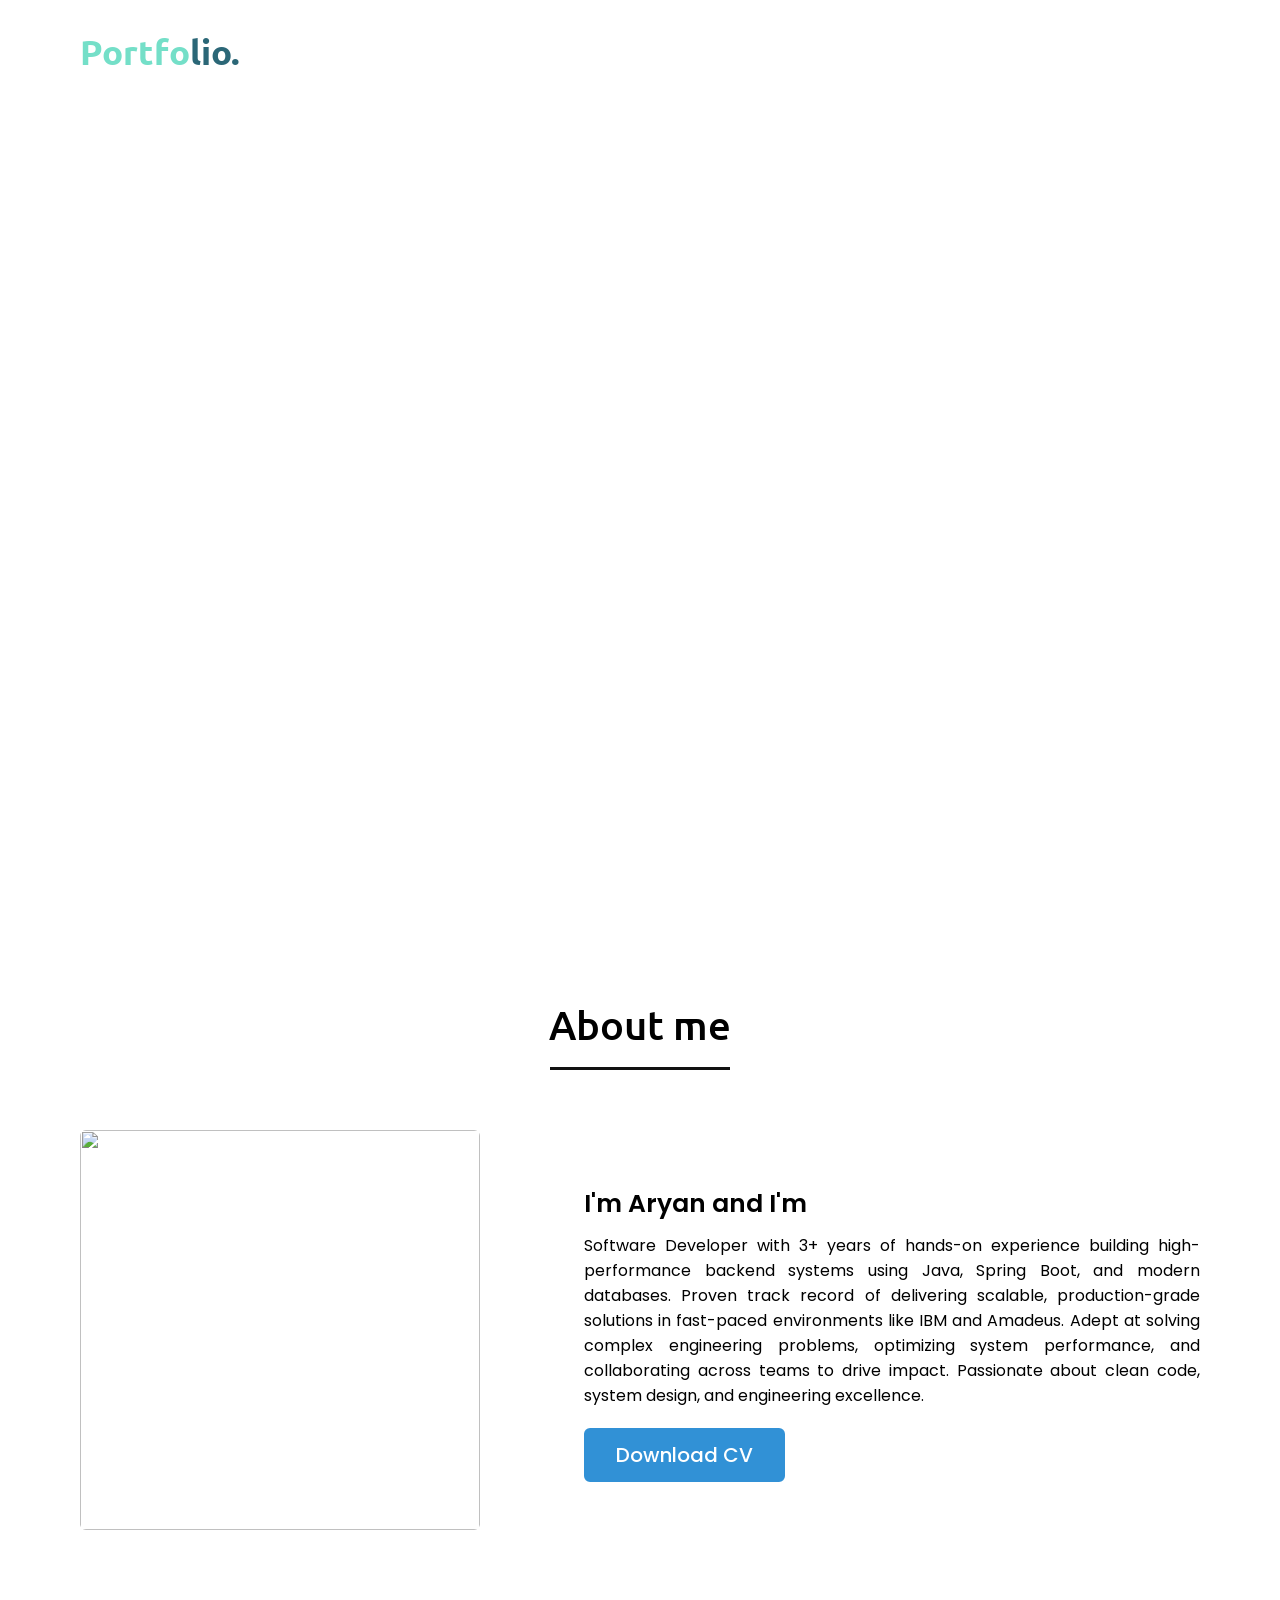
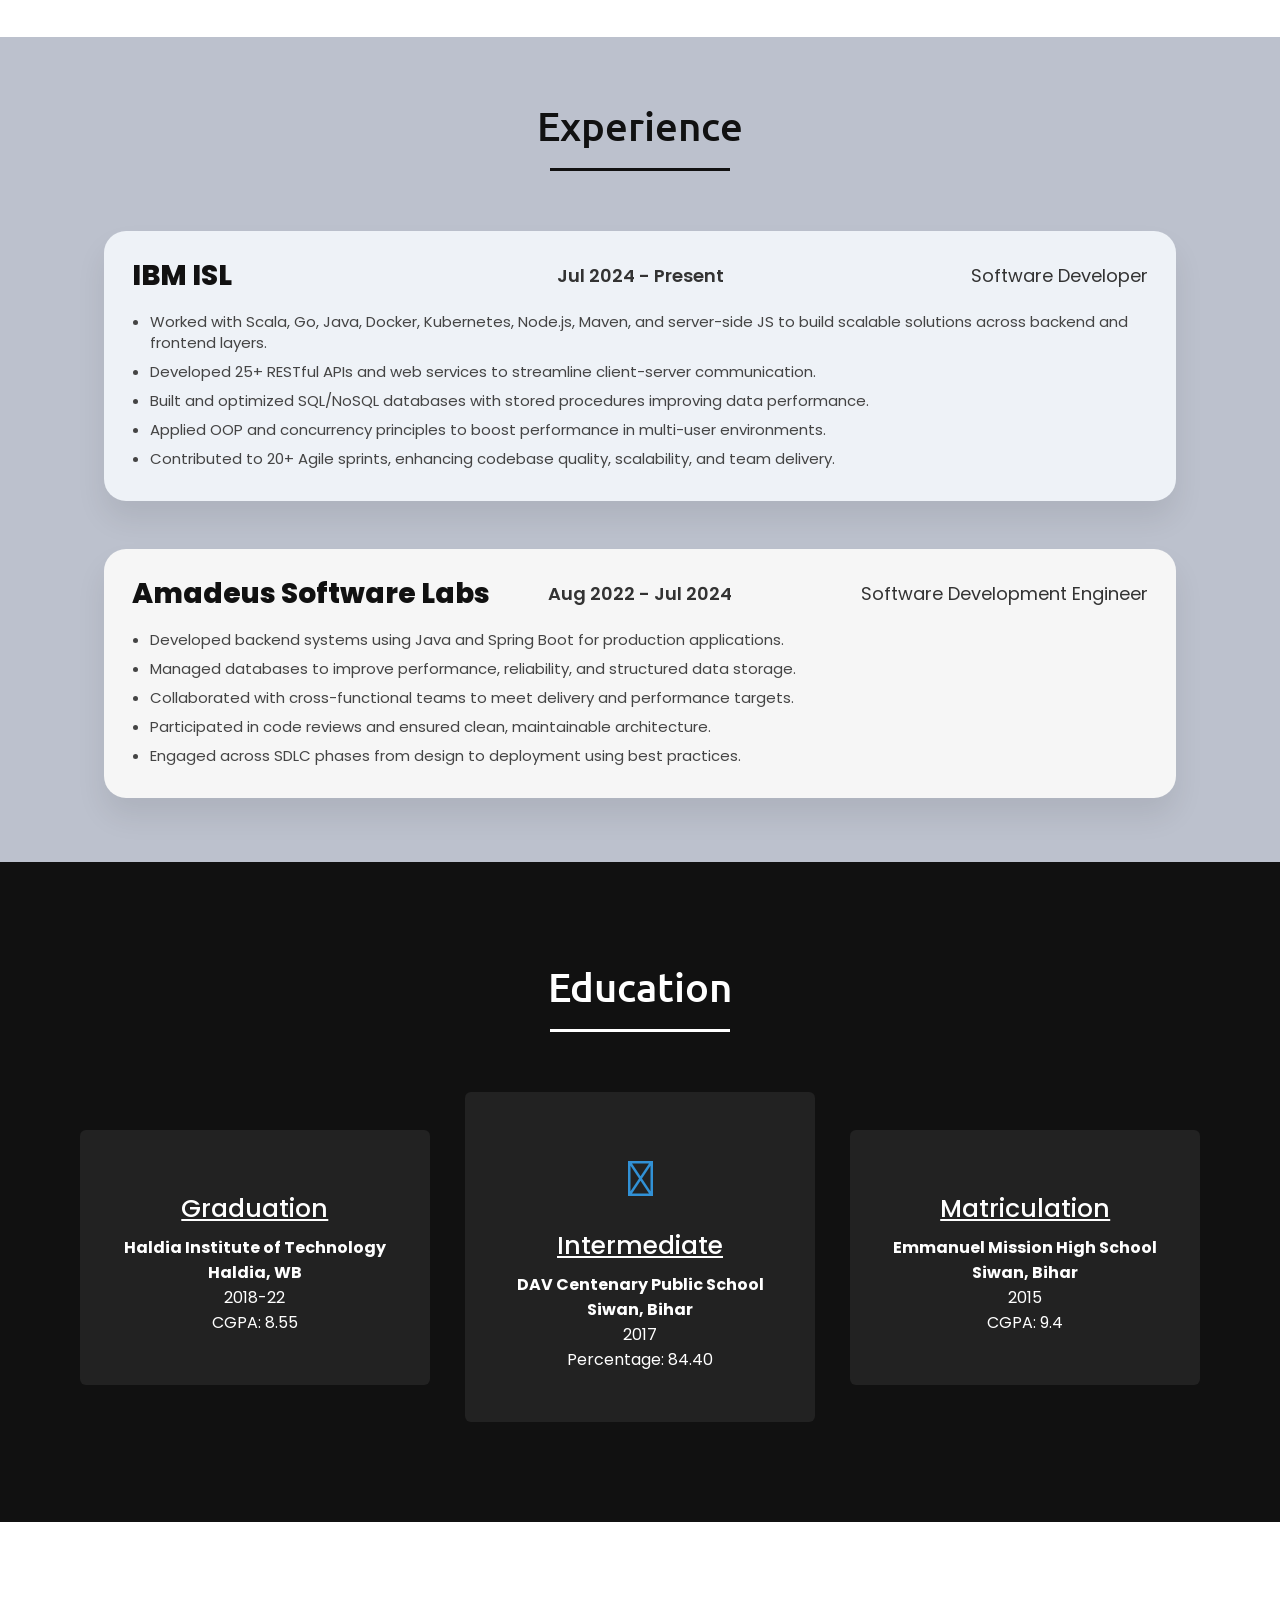
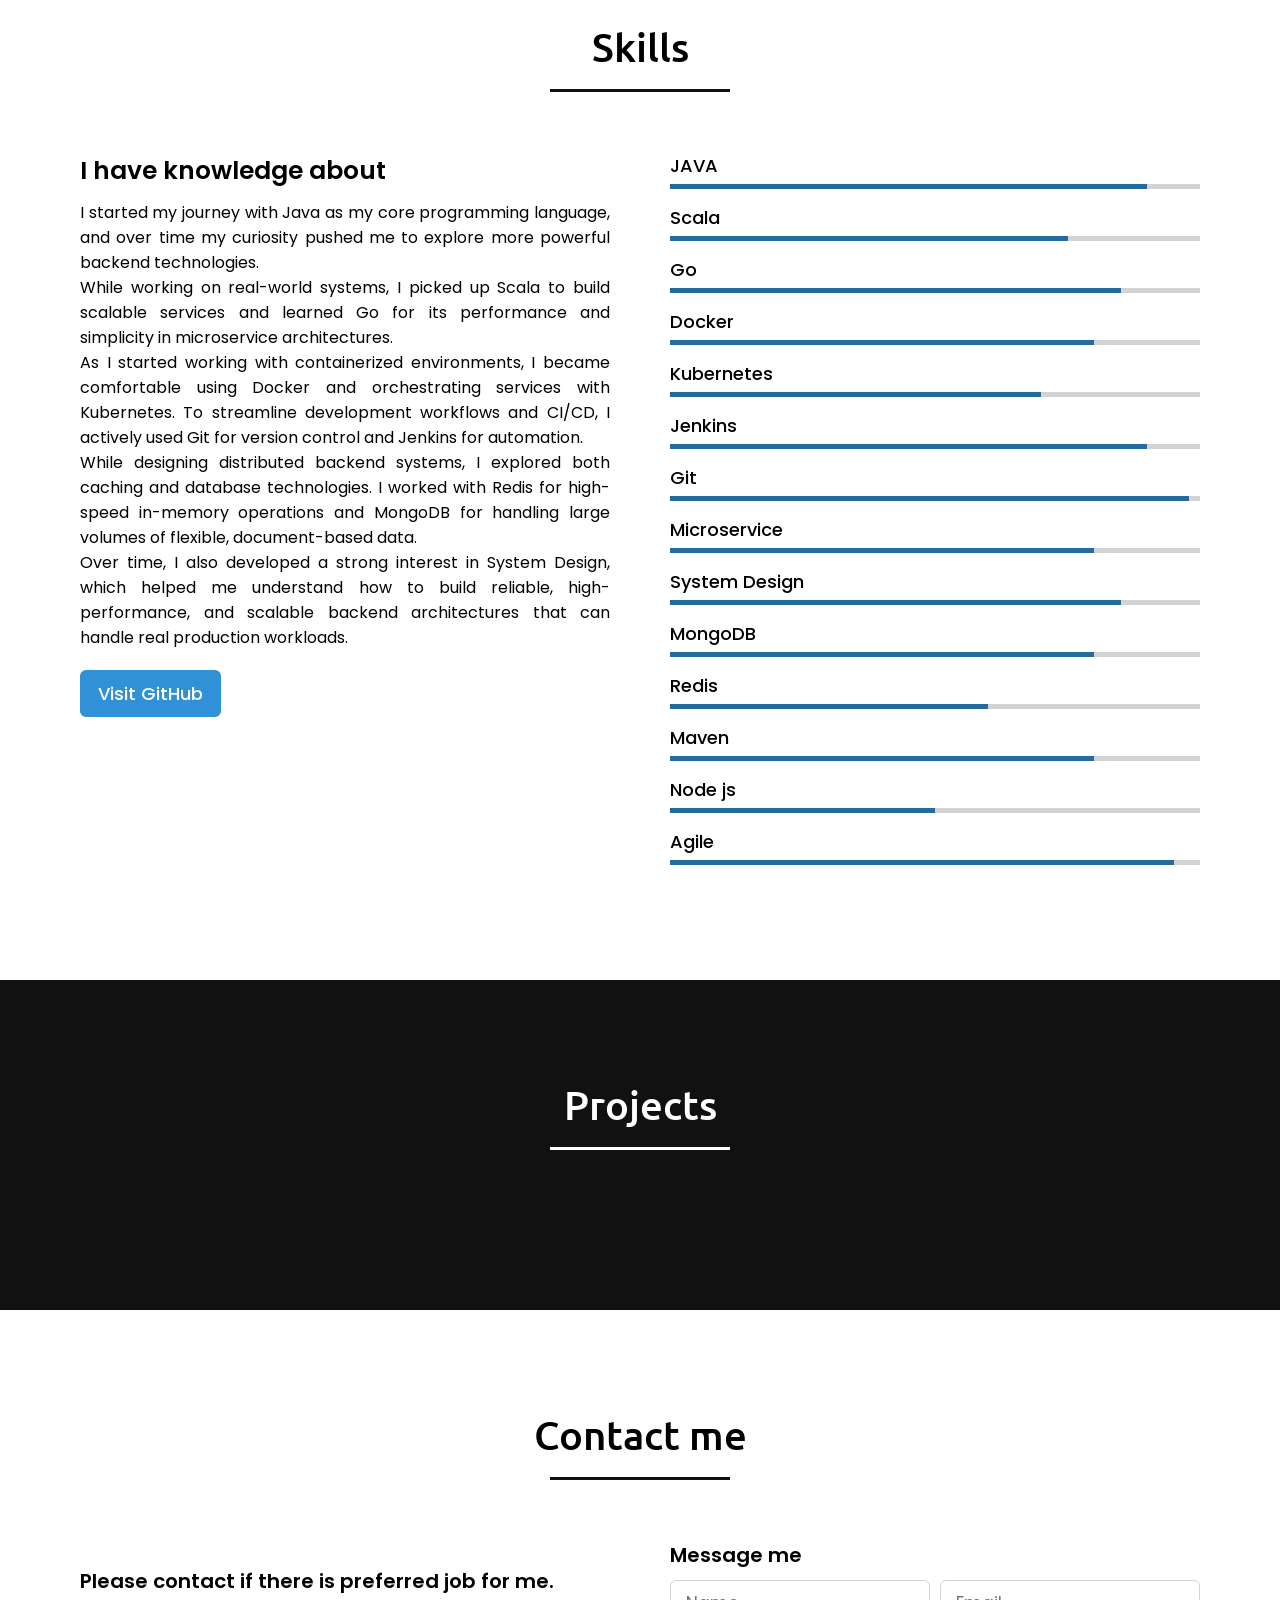
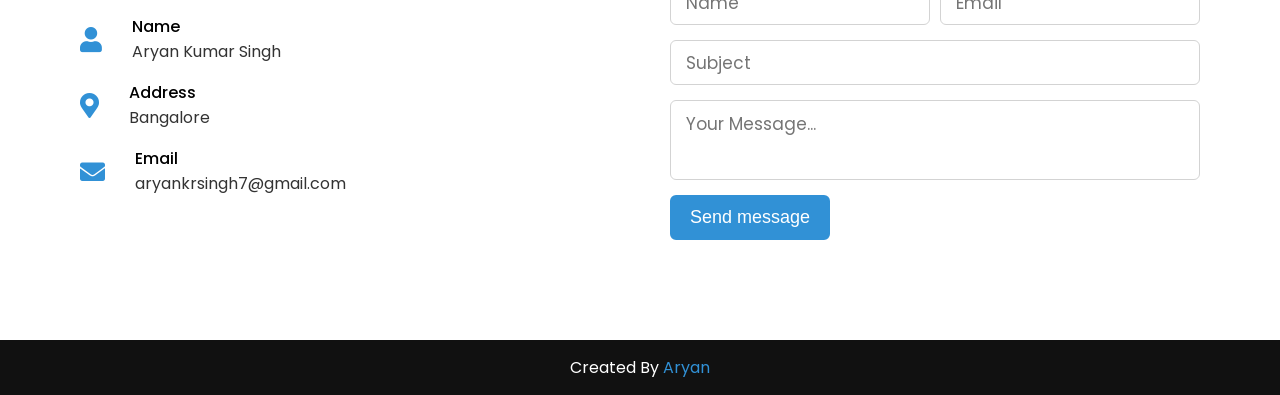
==== docs/index.html @ 174b14eb "updated portfolio" ====
<!DOCTYPE html>
<html lang="en">
<head>
    <meta charset="UTF-8">
    <meta name="viewport" content="width=device-width, initial-scale=1.0">
    <title>Aryan Kumar Singh</title>
    <link rel="stylesheet" href="style.css">
    <link rel="stylesheet" href="https://cdnjs.cloudflare.com/ajax/libs/font-awesome/5.15.3/css/all.min.css"/>
    <script src="https://code.jquery.com/jquery-3.5.1.min.js"></script>
    <link rel="stylesheet" href="https://use.fontawesome.com/releases/v5.6.3/css/all.css" integrity="sha384-UHRtZLI+pbxtHCWp1t77Bi1L4ZtiqrqD80Kn4Z8NTSRyMA2Fd33n5dQ8lWUE00s/" crossorigin="anonymous">
    <script src="https://kit.fontawesome.com/3e587aac7c.js" crossorigin="anonymous"></script>
    <script src="https://kit.fontawesome.com/a076d05399.js"></script>
   
    <script src="https://cdnjs.cloudflare.com/ajax/libs/typed.js/2.0.11/typed.min.js"></script>
    <script src="https://cdnjs.cloudflare.com/ajax/libs/waypoints/4.0.1/jquery.waypoints.min.js"></script>
    <script src="https://cdnjs.cloudflare.com/ajax/libs/OwlCarousel2/2.3.4/owl.carousel.min.js"></script>
    <link rel="stylesheet" href="https://cdnjs.cloudflare.com/ajax/libs/OwlCarousel2/2.3.4/assets/owl.carousel.min.css"/>

</head>
<body>
    <div class="scroll-up-btn">
        <i class="fas fa-angle-up"></i>
    </div>
    <nav class="navbar">
        <div class="max-width">
            <div class="logo"><a href="#">Portfo<span>lio.</span></a></div>
            <ul class="menu">
                <li><a href="#home" class="menu-btn">Home</a></li>
                <li><a href="#about" class="menu-btn">About</a></li>
                <li><a href="#experience" class="menu-btn">Experience</a></li>
                <li><a href="#services" class="menu-btn">Education</a></li>
                <li><a href="#skills" class="menu-btn">Skills</a></li>
                <li><a href="#teams" class="menu-btn">Projects</a></li>
                <li><a href="#contact" class="menu-btn">Contact</a></li>
            </ul>
            <div class="menu-btn">
                <i class="fas fa-bars"></i>
            </div>
        </div>
    </nav>

    <!-- home section start -->
    <section class="home" id="home">
        <div class="max-width">
            <div class="home-content">
                <div class="text-1">Hello, I am</div>
                <div class="text-2">Aryan Singh</div>
                <div class="text-3">And I'm <span class="typing"></span></div>
                <a href="https://www.linkedin.com/in/aryan-singh07/" target="_blank"><i class="fa-brands fa-linkedin"></i></a>
                <a href="https://leetcode.com/fierce/" target="_blank"><i class="fa-solid fa-code"></i></a>
                <a href="mailto:aryankrsingh7@gmail.com?" target="_blank"><i class="fa-solid fa-envelope"></i></a>
                <a href="https://github.com/fiercearyan" target="_blank"><i class="fa-brands fa-github"></i></a>
            </div>
        </div>
    </section>

    <!-- about section start -->
    <section class="about" id="about">
        <div class="max-width">
            <h2 class="title">About me</h2>
            <div class="about-content">
                <div class="column left">
                    <img src="images/profile-photo.jpg" alt="">
                </div>
                <div class="column right">
                    <div class="text">I'm Aryan and I'm <span class="typing-2"></span></div>
                    <p>
                        Software Developer with 3+ years of hands-on experience building high-performance backend systems using Java, Spring Boot,
and modern databases. Proven track record of delivering scalable, production-grade solutions in fast-paced environments like
IBM and Amadeus. Adept at solving complex engineering problems, optimizing system performance, and collaborating across
teams to drive impact. Passionate about clean code, system design, and engineering excellence.
                    </p>
                    <a href="https://drive.google.com/file/d/1Z-qvfN8vAnkjIdOn9lRBOv-GkWLSYQ-V/view?usp=sharing" target="_blank">Download CV</a>
                </div>
            </div>
        </div>
    </section>

    <!-- Experience section start -->
    <section class="experience" id="experience">
        <div class="max-width">
            <h2 class="title" >Experience</h2>
            <div class="exp-content">
                <div class="card">
                    <div class="box">
                        <div class="text" style="text-decoration: underline;">IBM ISL</div>
                        <p style="font-weight: 600">Jul 2024 - Present</p>
                        <p>Software Developer</p>  
                    </div>
                    <div class="details">
                        <ul>
                            <li>Worked with Scala, Go, Java, Docker, Kubernetes, Node.js, Maven, and server-side JS to build scalable solutions across backend and frontend layers.</li>
                            <li>Developed 25+ RESTful APIs and web services to streamline client-server communication.</li>
                            <li>Built and optimized SQL/NoSQL databases with stored procedures improving data performance.</li>
                            <li>Applied OOP and concurrency principles to boost performance in multi-user environments.</li>
                            <li>Contributed to 20+ Agile sprints, enhancing codebase quality, scalability, and team delivery.</li>
                        </ul>
                    </div>
                </div>
                <div class="card">
                    <div class="box">
                        <div class="text" style="text-decoration: underline;">Amadeus Software Labs</div>
                        <p style="font-weight: 600;">Aug 2022 - Jul 2024</p>
                        <p>Software Development Engineer</p>
                    </div>
                    <div class="details">
                        <ul>
                            <li>Developed backend systems using Java and Spring Boot for production applications.</li>
                            <li>Managed databases to improve performance, reliability, and structured data storage.</li>
                            <li>Collaborated with cross-functional teams to meet delivery and performance targets.</li>
                            <li>Participated in code reviews and ensured clean, maintainable architecture.</li>
                            <li>Engaged across SDLC phases from design to deployment using best practices.</li>
                        </ul>
                    </div>
                </div>
            </div>
        </div>
    </section>

    <!-- services section start -->
    <section class="services" id="services">
        <div class="max-width">
            <h2 class="title" >Education</h2>
            <div class="serv-content">
                <div class="card">
                    <div class="box">
                     <i class="fa-solid fa-building-columns"></i>
                        <div class="text" style="text-decoration: underline;">Graduation</div>
                        <p style="font-weight: 700;">Haldia Institute of Technology<br>Haldia, WB</p>
                        <p>2018-22</p>
                        <p>CGPA: 8.55</p>
                    </div>
                </div>
                <div class="card">
                    <div class="box">
                     <i class="fa-solid fa-school"></i>
                        <div class="text" style="text-decoration: underline;">Intermediate</div>
                        <p style="font-weight: 700;">DAV Centenary Public School<br>Siwan, Bihar</p>
                        <p>2017</p>
                        <p>Percentage: 84.40</p>
                    </div>
                </div>
                <div class="card">
                    <div class="box">
                     <i class="fa-solid fa-school-flag"></i>
                        <div class="text" style="text-decoration: underline;"> Matriculation</div>
                        <p style="font-weight: 700;">Emmanuel Mission High School<br>Siwan, Bihar</p>
                        <p>2015</p>
                        <p>CGPA: 9.4</p>
                    </div>
                </div>
            </div>
        </div>
    </section>

    <!-- skills section start -->
    <section class="skills" id="skills">
        <div class="max-width">
            <h2 class="title">Skills</h2>
            <div class="skills-content">
                <div class="column left">
                    <!-- <div class="text">My skills & experiences</div> -->
                    <div class="text">I have knowledge about <span class="typing-3" style="color: #3191d6;"></span></div>
                    <p>I started my journey with Java as my core programming language, and over time my curiosity pushed me to explore more powerful backend technologies. 
                        <br>While working on real-world systems, I picked up Scala to build scalable services and learned Go for its performance and simplicity in microservice architectures.
                        <br>As I started working with containerized environments, I became comfortable using Docker and orchestrating services with Kubernetes. To streamline development workflows and CI/CD, I actively used Git for version control and Jenkins for automation.
                        <br>While designing distributed backend systems, I explored both caching and database technologies. I worked with Redis for high-speed in-memory operations and MongoDB for handling large volumes of flexible, document-based data.
                        <br>Over time, I also developed a strong interest in System Design, which helped me understand how to build reliable, high-performance, and scalable backend architectures that can handle real production workloads. 
                    </p>
                    <a href="https://github.com/fiercearyan" target="_blank">Visit GitHub</a>
                </div>
                <div class="column right">
                    <div class="bars">
                        <div class="info">
                            <span>JAVA</span>
                            <!-- <span>90%</span> -->
                        </div>
                        <div class="line java"></div>
                    </div>
                    <div class="bars">
                        <div class="info">
                            <span>Scala</span>
                            <!-- <span>75%</span> -->
                        </div>
                        <div class="line scala"></div>
                    </div>
                    <div class="bars">
                        <div class="info">
                            <span>Go</span>
                            <!-- <span>85%</span> -->
                        </div>
                        <div class="line go"></div>
                    </div>
                    <div class="bars">
                        <div class="info">
                            <span>Docker</span>
                            <!-- <span>80%</span> -->
                        </div>
                        <div class="line docker"></div>
                    </div>
                    <div class="bars">
                        <div class="info">
                            <span>Kubernetes</span>
                            <!-- <span>70%</span> -->
                        </div>
                        <div class="line k8s"></div>
                    </div>
                    <div class="bars">
                        <div class="info">
                            <span>Jenkins</span>
                            <!-- <span>90%</span> -->
                        </div>
                        <div class="line jenkins"></div>
                    </div>
                    <div class="bars">
                        <div class="info">
                            <span>Git</span>
                            <!-- <span>98%</span> -->
                        </div>
                        <div class="line git"></div>
                    </div>
                    <div class="bars">
                        <div class="info">
                            <span>Microservice</span>
                            <!-- <span>80%</span> -->
                        </div>
                        <div class="line ms"></div>
                    </div>
                    <div class="bars">
                        <div class="info">
                            <span>System Design</span>
                            <!-- <span>85%</span> -->
                        </div>
                        <div class="line sd"></div>
                    </div>
                    <div class="bars">
                        <div class="info">
                            <span>MongoDB</span>
                            <!-- <span>80%</span> -->
                        </div>
                        <div class="line mdb"></div>
                    </div>
                    <div class="bars">
                        <div class="info">
                            <span>Redis</span>
                            <!-- <span>60%</span> -->
                        </div>
                        <div class="line redis"></div>
                    </div>
                    <div class="bars">
                        <div class="info">
                            <span>Maven</span>
                            <!-- <span>80%</span> -->
                        </div>
                        <div class="line mvn"></div>
                    </div>
                    <div class="bars">
                        <div class="info">
                            <span>Node js</span>
                            <!-- <span>50%</span> -->
                        </div>
                        <div class="line nj"></div>
                    </div>
                    <div class="bars">
                        <div class="info">
                            <span>Agile</span>
                            <!-- <span>95%</span> -->
                        </div>
                        <div class="line agl"></div>
                    </div>
                </div>
            </div>
        </div>
    </section>

    <!-- teams section start -->
    <section class="teams" id="teams">
        <div class="max-width">
            <h2 class="title">Projects</h2>
            <div class="carousel owl-carousel">
                <div class="card">
                    <div class="box">
                        <img src="images/man.jpg" alt="">
                        <div class="text">Portfolio</div>
                        <p>This website particularly</p>
                        <p>Takes you to top</p>
                    </div>
                    <div class="proj-btn">
                     <div class="proj-btns">
                        <a href="https://github.com/fiercearyan/Portfolio" target="_blank">GitHub</a>
                     </div>
                     <div class="proj-btns">
                        <a href="https://fiercearyan.github.io/Portfolio/" target="_blank">Live</a>
                     </div>
                    </div>
                </div>
                <div class="card">
                    <div class="box">
                        <img src="images/ems.png" alt="">
                        <div class="text">EMS</div>
                        <p>Employee Management System. It is a prototype.</p>
                    </div>
                    <div class="proj-btn">
                        <div class="proj-btns">
                           <a href="https://github.com/fiercearyan/Web-Dev-Projects/tree/main/Project1" target="_blank">GitHub</a>
                        </div>
                        <div class="proj-btns">
                           <a href="https://employee-management-website-aryan.netlify.app/" target="_blank">Live</a>
                        </div>
                       </div>
                </div>
                <div class="card">
                    <div class="box">
                        <img src="images/linkedin.png" alt="">
                        <div class="text">LinkedIn UI</div>
                        <p>A prototype of user interface of LinkedIn</p>
                    </div>
                    <div class="proj-btn">
                        <div class="proj-btns">
                           <a href="https://github.com/fiercearyan/Web-Dev-Projects/tree/main/LinkedIn" target="_blank">GitHub</a>
                        </div>
                        <div class="proj-btns">
                           <a href="https://linkedin-prototype-aryan.netlify.app/" target="_blank">Live</a>
                        </div>
                       </div>
                </div>
                <div class="card">
                    <div class="box">
                        <img src="images/rps.jpg" alt="">
                        <div class="text">Rock Paper Scissor</div>
                        <p>A light-weight terminal game</p>
                        <p>Play during pomodoro breaks</p>
                    </div>
                    <div class="proj-btn">
                        <div class="proj-btns">
                           <a href="https://github.com/fiercearyan/My-Code/blob/master/RPS.py" target="_blank">GitHub</a>
                        </div>
                        <div class="proj-btns">
                           <a href="Extras/404.html" target="_blank">Live</a>
                        </div>
                       </div>
                </div>
                <div class="card">
                    <div class="box">
                        <img src="images/scart.jpg" alt="">
                        <div class="text">Shopping Cart</div>
                        <p>Learning React</p>
                        <p>Currently Working on it</p>
                    </div>
                    <div class="proj-btn">
                        <div class="proj-btns">
                           <a href="https://github.com/fiercearyan/Cart" target="_blank">GitHub</a>
                        </div>
                        <div class="proj-btns">
                           <a href="Extras/404.html" target="_blank">Live</a>
                        </div>
                       </div>
                </div>
            </div>
        </div>
    </section>

    <!-- contact section start -->
    <section class="contact" id="contact">
        <div class="max-width">
            <h2 class="title">Contact me</h2>
            <div class="contact-content">
                <div class="column left">
                    <div class="text"> <p>
                    Please contact if there is preferred job for me. 
                    </p></div>
                   
                    <div class="icons">
                        <div class="row">
                            <i class="fas fa-user"></i>
                            <div class="info">
                                <div class="head">Name</div>
                                <div class="sub-title">Aryan Kumar Singh</div>
                            </div>
                        </div>
                        <div class="row">
                            <i class="fas fa-map-marker-alt"></i>
                            <div class="info">
                                <div class="head">Address</div>
                                <div class="sub-title">Bangalore</div>
                            </div>
                        </div>
                        <div class="row">
                            <i class="fas fa-envelope"></i>
                            <div class="info">
                                <div class="head">Email</div>
                                <div class="sub-title">aryankrsingh7@gmail.com</div>
                            </div>
                        </div>
                    </div>
                </div>
                <div class="column right">
                    <div class="text">Message me</div>
                    <form action="#">
                        <div class="fields">
                            <div class="field name">
                                <input type="text" placeholder="Name" required>
                            </div>
                            <div class="field email">
                                <input type="email" placeholder="Email" required>
                            </div>
                        </div>
                        <div class="field">
                            <input type="text" placeholder="Subject" required>
                        </div>
                        <div class="field textarea">
                            <textarea cols="30" rows="10" placeholder="Your Message..." required></textarea>
                        </div>
                        <div class="button-area">
                            <button type="submit">Send message</button>
                        </div>
                    </form>
                </div>
            </div>
        </div>
    </section>

    <!-- footer section start -->
    <footer>
        <span>Created By <a href="#">Aryan</a></span>
    </footer>

    <script src="script.js"></script>
</body>
</html>
---- docs/style.css ----
/*  import google fonts */
@import url('https://fonts.googleapis.com/css2?family=Poppins:wght@400;500;600;700&family=Ubuntu:wght@400;500;700&display=swap');

*{
    margin: 0;
    padding: 0;
    box-sizing: border-box;
    text-decoration: none;
}
html{
    scroll-behavior: smooth;
}

/* custom scroll bar */
::-webkit-scrollbar {
    width: 10px;
}
::-webkit-scrollbar-track {
    background: #f1f1f1;
}
::-webkit-scrollbar-thumb {
    background: #888;
}

::-webkit-scrollbar-thumb:hover {
    background: #555;
}

/* all similar content styling codes */
section{
    padding: 100px 0;
}
.max-width{
    max-width: 1300px;
    padding: 0 80px;
    margin: auto;
}
.about, .experience, .timeline, .services, .skills, .teams, .contact, footer{
    font-family: 'Poppins', sans-serif;
}
.about .about-content,
.timeline .timeline-content,
.experience .exp-content,
.services .serv-content,
.skills .skills-content,
.contact .contact-content{
    display: flex;
    flex-wrap: wrap;
    align-items: center;
    justify-content: space-between;
}
section .title{
    position: relative;
    text-align: center;
    font-size: 40px;
    font-weight: 500;
    margin-bottom: 60px;
    padding-bottom: 20px;
    font-family: 'Ubuntu', sans-serif;
}
section .title::before{
    content: "";
    position: absolute;
    bottom: 0px;
    left: 50%;
    width: 180px;
    height: 3px;
    background: #111;
    transform: translateX(-50%);
}
section .title::after{
    position: absolute;
    bottom: -8px;
    left: 50%;
    font-size: 20px;
    /* color: crimson; */
    color: #3191d6;
    padding: 0 5px;
    background: #fff;
    transform: translateX(-50%);
}

/* navbar styling */
.navbar{
    position: fixed;
    width: 100%;
    z-index: 999;
    padding: 30px 0;
    font-family: 'Ubuntu', sans-serif;
    transition: all 0.3s ease;
}
.navbar.sticky{
    padding: 15px 0;
    /* background: #f2f2f2; */
    background: #2b6777;
    /* background: crimson; */
}
.navbar .max-width{
    display: flex;
    align-items: center;
    justify-content: space-between;
}
.navbar .logo a{
    color: #74dfc8;
    /* color: #fff; */
    font-size: 35px;
    font-weight: 600;
}
.navbar .logo a span{
    /* color: crimson; */
    color: #2b6777;
    transition: all 0.3s ease;
}
.navbar.sticky .logo a span{
    color: #fff;
}
.navbar .menu li{
    list-style: none;
    display: inline-block;
}
.navbar .menu li a{
    display: block;
    color: #fff;
    font-size: 18px;
    font-weight: 500;
    margin-left: 25px;
    transition: color 0.3s ease;
}
.navbar .menu li a:hover{
    color: #62c8b2;
    /* color: crimson; */
}
.navbar.sticky .menu li a:hover{
    color: #fff;
}

/* menu btn styling */
.menu-btn{
    color: #fff;
    font-size: 23px;
    cursor: pointer;
    display: none;
}
.scroll-up-btn{
    position: fixed;
    height: 45px;
    width: 42px;
    background: #3191d6;
    /* background: crimson; */
    right: 30px;
    bottom: 10px;
    text-align: center;
    line-height: 45px;
    color: #fff;
    z-index: 9999;
    font-size: 30px;
    border-radius: 6px;
    border-bottom-width: 2px;
    cursor: pointer;
    opacity: 0;
    pointer-events: none;
    transition: all 0.3s ease;
}
.scroll-up-btn.show{
    bottom: 30px;
    opacity: 1;
    pointer-events: auto;
}
.scroll-up-btn:hover{
    filter: brightness(90%);
}


/* home section styling */
.home{
    display: flex;
    background: url("images/banner4.jpg") no-repeat center;
    height: 100vh;
    color: #fff;
    min-height: 500px;
    background-size: cover;
    background-attachment: fixed;
    font-family: 'Ubuntu', sans-serif;
}
.home .max-width{
  width: 100%;
  display: flex;
}
.home .max-width .row{
  margin-right: 0;
}
.home .home-content .text-1{
    font-size: 27px;
}
.home .home-content .text-2{
    font-size: 75px;
    font-weight: 600;
    margin-left: -3px;
}
.home .home-content .text-3{
    font-size: 40px;
    margin: 5px 0;
}
.home .home-content .text-3 span{
    color: #3191d6;
    /* color: crimson; */
    font-weight: 500;
}
.home .home-content a{
    display: inline-block;
    /* background: crimson; */
    color: #fff;
    font-size: 28px;
    /* padding: 12px 36px; */
    padding-right: 20px ;
    margin-top: 20px;
    font-weight: 400;
    border-radius: 6px;
    /* border: 2px solid crimson; */
    transition: all 0.3s ease;
}
.home .home-content a:hover{
    color: #3191d6;
    /* color: crimson; */
    background: none;
}

/* about section styling */
.about .title::after{
    content: "";
}
.about .about-content .left{
    width: 45%;
}
.about .about-content .left img{
    height: 400px;
    width: 400px;
    object-fit: cover;
    border-radius: 6px;
}
.about .about-content .right{
    width: 55%;
}
.about .about-content .right .text{
    font-size: 25px;
    font-weight: 600;
    margin-bottom: 10px;
}
.about .about-content .right .text span{
    color: #3191d6;
    /* color: crimson; */
}
.about .about-content .right p{
    text-align: justify;
}
.about .about-content .right a{
    display: inline-block;
    background: #3191d6;
    /* background: crimson; */
    color: #fff;
    font-size: 20px;
    font-weight: 500;
    padding: 10px 30px;
    margin-top: 20px;
    border-radius: 6px;
    border: 2px solid #3191d6;
    /* border: 2px solid crimson; */
    transition: all 0.3s ease;
}
.about .about-content .right a:hover{
    color: #3191d6;
    /* color: crimson; */
    background: none;
}

/* experience section styling */
/* Section */
.experience {
  background:#bcc1cd;
  color:#111;                 /* darker text for contrast */
  padding:64px 0;
}

/* Layout: stack cards vertically with space */
.experience .exp-content{
  max-width:1200px;
  margin:0 auto;
  padding:0 24px;
  display:flex;
  flex-direction:column;
  gap:48px;
}

/* Card look → full-width pill */
.experience .exp-content .card{
  width:100%;
  background:#eef2f7;         /* light bluish */
  border-radius:22px;
  padding:24px 28px;
  box-shadow:0 18px 30px rgba(0,0,0,.08);
  transition:transform .15s ease, box-shadow .15s ease;
}
.experience .exp-content .card:hover{
  transform:translateY(-2px);
  box-shadow:0 24px 40px rgba(0,0,0,.12);
}

/* Remove underline coming from inline style */
.experience .exp-content .card .text{
  text-decoration:none !important;
}

/* Turn inner box into a 3-column row */
.experience .exp-content .card .box{
  display:grid;
  grid-template-columns: 1fr auto 1fr; /* left | center | right */
  align-items:center;
  column-gap:24px;
}

/* Hide the icon (optional). If you want it, set display:inline-flex and position it before the title. */
.experience .exp-content .card i{
  display:none;
}

/* Left: company name */
.experience .exp-content .card .text{
  grid-column:1;
  font-size:28px;
  font-weight:800;
  color:#111;
  margin:0;
}

/* Reset p styles */
.experience .exp-content .card p{
  margin:0;
  color:#333;
  font-size:18px;
  line-height:1.4;
}

/* Center: dates = first <p> inside .box */
.experience .exp-content .card .box p:nth-of-type(1){
  grid-column:2;
  font-weight:700;
  text-align:center;
}

/* Right: role + location in one line (2nd and 3rd <p>) */
.experience .exp-content .card .box p:nth-of-type(2),
.experience .exp-content .card .box p:nth-of-type(3){
  grid-column:3;      /* put both in same grid cell */
  grid-row:1;         /* same row so they sit inline */
  display:inline;     /* inline so they sit side by side */
  white-space:nowrap;
  text-align:right;
  justify-self:end;
}
.experience .exp-content .card .box p:nth-of-type(2)::after{
  content:" ";
}

/* Make the second card a neutral gray (optional) */
.experience .exp-content .card:nth-child(2){
  background:#f6f6f6;
}

/* Responsive: stack content nicely on small screens */
@media (max-width: 720px){
  .experience .exp-content .card .box{
    grid-template-columns:1fr;
    row-gap:10px;
  }
  .experience .exp-content .card .text,
  .experience .exp-content .card .box p:nth-of-type(1),
  .experience .exp-content .card .box p:nth-of-type(2),
  .experience .exp-content .card .box p:nth-of-type(3){
    grid-column:1 !important;
    grid-row:auto;
    text-align:left;
    justify-self:start;
  }
  .experience .exp-content .card .box p:nth-of-type(2)::after{
    content:" ";
  }
}

.card .top-row {
  display: grid;
  grid-template-columns: 1fr auto 1fr;
  align-items: center;
  padding-bottom: 10px;
}

/* Hide details by default */
.card .details {
  margin-top: 14px;
  font-size: 15px;
  color: #444;
}

/* Bullet style */
.card .details ul {
  padding-left: 18px;
  margin: 0;
}
.card .details ul li {
  margin-bottom: 8px;
  line-height: 1.4;
}

/* Show on hover OR click */
.card:hover .details {
  display: block;
}

/* services section styling */
.services, .teams{
    color:#fff;
    background: #111;
}
.services .title::before,
.teams .title::before{
    background: #fff;
}
.services .title::after,
.teams .title::after{
    background: #111;
    content: "";
}
.services .serv-content .card{
    width: calc(33% - 20px);
    background: #222;
    text-align: center;
    border-radius: 6px;
    padding: 50px 25px;
    cursor: pointer;
    transition: all 0.3s ease;
}
.services .serv-content .card:hover{
    /* background: crimson; */
    background: #c8d8e4;
    color: #1d4a57;
}
.services .serv-content .card .box{
    transition: all 0.1s ease;
}
.services .serv-content .card:hover .box{
    transform: scale(1.05);
}
.services .serv-content .card i{
    font-size: 50px;
    color: #3191d6;
    /* color: crimson; */
    transition: color 0.3s ease;
}
.services .serv-content .card:hover i{
    /* color: #fff; */
    color: #2b6777;
}
.services .serv-content .card .text{
    font-size: 25px;
    font-weight: 500;
    margin: 10px 0 7px 0;
}

/* skills section styling */

.skills .title::after{
    content: "";
}
.skills .skills-content{
    align-items: normal;
}
.skills .skills-content .column{
    width: calc(50% - 30px);
}
.skills .skills-content .left .text{
    font-size: 25px;
    font-weight: 600;
    margin-bottom: 10px;
}
.skills .skills-content .left p{
    text-align: justify;
}
.skills .skills-content .left a{
    display: inline-block;
    background: #3191d6;
    /* background: crimson; */
    color: #fff;
    font-size: 18px;
    font-weight: 500;
    padding: 8px 16px;
    margin-top: 20px;
    border-radius: 6px;
    border: 2px solid #3191d6;
    /* border: 2px solid crimson; */
    transition: all 0.3s ease;
}
.skills .skills-content .left a:hover{
    color: #3191d6;
    /* color: crimson; */
    background: none;
}
.skills .skills-content .right .bars{
    margin-bottom: 15px;
}
.skills .skills-content .right .info{
    display: flex;
    margin-bottom: 5px;
    align-items: center;
    justify-content: space-between;
}
.skills .skills-content .right span{
    font-weight: 500;
    font-size: 18px;
}
.skills .skills-content .right .line{
    height: 5px;
    width: 100%;
    background: lightgrey;
    position: relative;
}
.skills .skills-content .right .line::before{
    content: "";
    position: absolute;
    height: 100%;
    left: 0;
    top: 0;
    background: #246ca0;
    /* background: crimson; */
}
.skills-content .right .java::before{
    width: 90%;
}
.skills-content .right .scala::before{
    width: 75%;
}
.skills-content .right .go::before{
    width: 85%;
}
.skills-content .right .docker::before{
    width: 80%;
}
.skills-content .right .k8s::before{
    width: 70%;
}
.skills-content .right .jenkins::before{
    width: 90%;
}
.skills-content .right .git::before{
    width: 98%;
}
.skills-content .right .ms::before{
    width: 80%;
}
.skills-content .right .sd::before{
    width: 85%;
}
.skills-content .right .mdb::before{
    width: 80%;
}
.skills-content .right .redis::before{
    width: 60%;
}
.skills-content .right .mvn::before{
    width: 80%;
}
.skills-content .right .nj::before{
    width: 50%;
}
.skills-content .right .agl::before{
    width: 95%;
}

/* teams section styling */
.teams .title::after{
    content: "";
}
.teams .carousel .card{
    background: #222;
    border-radius: 6px;
    padding: 25px 35px;
    text-align: center;
    overflow: hidden;
    transition: all 0.1s ease;
}

.teams .carousel .card:hover{
    background: #c8d8e4;
    color: #1d4a57;
}
.teams .carousel .card .box{
    display: flex;
    flex-direction: column;
    align-items: center;
    justify-content: center;
    transition: all 0.3s ease;
}
.teams .carousel .card:hover .box{
    transform: scale(1.05);
}
.teams .carousel .card .text{
    font-size: 25px;
    font-weight: 500;
    margin: 10px 0 7px 0;
}
.teams .carousel .card img{
    height: 150px;
    width: 150px;
    object-fit: cover;
    border-radius: 10%;
    /* border: 2px solid crimson; */
    transition: all 0.1s ease;
}

.proj-btn{
    display: flex;
    /* justify-content: center; */
    /* align-items: center; */
    color: #fff;
    font-size: 28px;
}
.proj-btns{
    margin-top: 20px;
    margin-left: 7px;
    margin-right: 7px;
    padding: 3px 3px 3px 3px;
    width: 50%;
    color: #fff;
    font-size: 28px;
    border-radius: 5%;
    border: 2px solid #3191d6;
    /* background-color: crimson; */
    
}

.proj-btn a{
    font-size: 20px;
    color: #3191d6;
    /* border-radius: 5%; */
    
}
/* .proj-btn a:hover{
    color: crimson;
} */
.proj-btns:hover{
    background-color: #fff;
    border: 2px solid #3191d6;
    /* background-color: crimson; */
}


.teams .carousel .card:hover img{
    border-color: #fff;
}
.owl-dots{
    text-align: center;
    margin-top: 20px;
}
.owl-dot{
    height: 13px;
    width: 13px;
    margin: 0 5px;
    outline: none!important;
    border-radius: 50%;
    border: 2px solid #3191d6!important;
    /* border: 2px solid crimson!important; */
    transition: all 0.3s ease;
}
.owl-dot.active{
    width: 35px;
    border-radius: 14px;
}
.owl-dot.active,
.owl-dot:hover{
    /* background: crimson!important; */
    background: #3191d6!important;
}

/* contact section styling */
.contact .title::after{
    content: "";
}
.contact .contact-content .column{
    width: calc(50% - 30px);
}
.contact .contact-content .text{
    font-size: 20px;
    font-weight: 600;
    margin-bottom: 10px;
}
.contact .contact-content .left p{
    text-align: justify;
}
.contact .contact-content .left .icons{
    margin: 10px 0;
}
.contact .contact-content .row{
    display: flex;
    height: 66px;
    align-items: center;
}
.contact .contact-content .row .info{
    margin-left: 30px;
}
.contact .contact-content .row i{
    font-size: 25px;
    color: #3191d6;
    /* color: crimson; */
}
.contact .contact-content .info .head{
    font-weight: 500;
}
.contact .contact-content .info .sub-title{
    color: #333;
}
.contact .right form .fields{
    display: flex;
}
.contact .right form .field,
.contact .right form .fields .field{
    height: 45px;
    width: 100%;
    margin-bottom: 15px;
}
.contact .right form .textarea{
    height: 80px;
    width: 100%;
}
.contact .right form .name{
    margin-right: 10px;
}
.contact .right form .field input,
.contact .right form .textarea textarea{
    height: 100%;
    width: 100%;
    border: 1px solid lightgrey;
    border-radius: 6px;
    outline: none;
    padding: 0 15px;
    font-size: 17px;
    font-family: 'Poppins', sans-serif;
    transition: all 0.3s ease;
}
.contact .right form .field input:focus,
.contact .right form .textarea textarea:focus{
    border-color: #b3b3b3;
}
.contact .right form .textarea textarea{
  padding-top: 10px;
  resize: none;
}
.contact .right form .button-area{
  display: flex;
  align-items: center;
}
.right form .button-area button{
  color: #fff;
  display: block;
  width: 160px!important;
  height: 45px;
  outline: none;
  font-size: 18px;
  font-weight: 500;
  border-radius: 6px;
  cursor: pointer;
  flex-wrap: nowrap;
  background: #3191d6;
  border: 2px solid #3191d6;
  /* background: crimson;
  border: 2px solid crimson; */
  transition: all 0.3s ease;
}
.right form .button-area button:hover{
  color: #3191d6;
  /* color: crimson; */
  background: none;
}
/* footer section styling */
footer{
    background: #111;
    padding: 15px 23px;
    color: #fff;
    text-align: center;
}
footer span a{
    color: #3191d6;
    /* color: crimson; */
    text-decoration: none;
}
footer span a:hover{
    text-decoration: underline;
}


/* responsive media query start */
@media (max-width: 1104px) {
    .about .about-content .left img{
        height: 350px;
        width: 350px;
    }
}

@media (max-width: 991px) {
    .max-width{
        padding: 0 50px;
    }
}
@media (max-width: 947px){
    .menu-btn{
        display: block;
        z-index: 999;
    }
    .menu-btn i.active:before{
        content: "\f00d";
    }
    .navbar .menu{
        position: fixed;
        height: 100vh;
        width: 100%;
        left: -100%;
        top: 0;
        background: #111;
        text-align: center;
        padding-top: 80px;
        transition: all 0.3s ease;
    }
    .navbar .menu.active{
        left: 0;
    }
    .navbar .menu li{
        display: block;
    }
    .navbar .menu li a{
        display: inline-block;
        margin: 20px 0;
        font-size: 25px;
    }
    .home .home-content .text-2{
        font-size: 70px;
    }
    .home .home-content .text-3{
        font-size: 35px;
    }
    .home .home-content a{
        font-size: 23px;
        padding: 10px 30px;
    }
    .max-width{
        max-width: 930px;
    }
    .about .about-content .column{
        width: 100%;
    }
    .about .about-content .left{
        display: flex;
        justify-content: center;
        margin: 0 auto 60px;
    }
    .about .about-content .right{
        flex: 100%;
    }
    .services .serv-content .card{
        width: calc(50% - 10px);
        margin-bottom: 20px;
    }
    .skills .skills-content .column,
    .contact .contact-content .column{
        width: 100%;
        margin-bottom: 35px;
    }
}

@media (max-width: 690px) {
    .max-width{
        padding: 0 23px;
    }
    .home .home-content .text-2{
        font-size: 60px;
    }
    .home .home-content .text-3{
        font-size: 32px;
    }
    .home .home-content a{
        font-size: 20px;
    }
    .services .serv-content .card{
        width: 100%;
    }
}

@media (max-width: 500px) {
    .home .home-content .text-2{
        font-size: 50px;
    }
    .home .home-content .text-3{
        font-size: 27px;
    }
    .about .about-content .right .text,
    .skills .skills-content .left .text{
        font-size: 19px;
    }
    .contact .right form .fields{
        flex-direction: column;
    }
    .contact .right form .name,
    .contact .right form .email{
        margin: 0;
    }
    .right form .error-box{
       width: 150px;
    }
    .scroll-up-btn{
        right: 15px;
        bottom: 15px;
        height: 38px;
        width: 35px;
        font-size: 23px;
        line-height: 38px;
    }
}
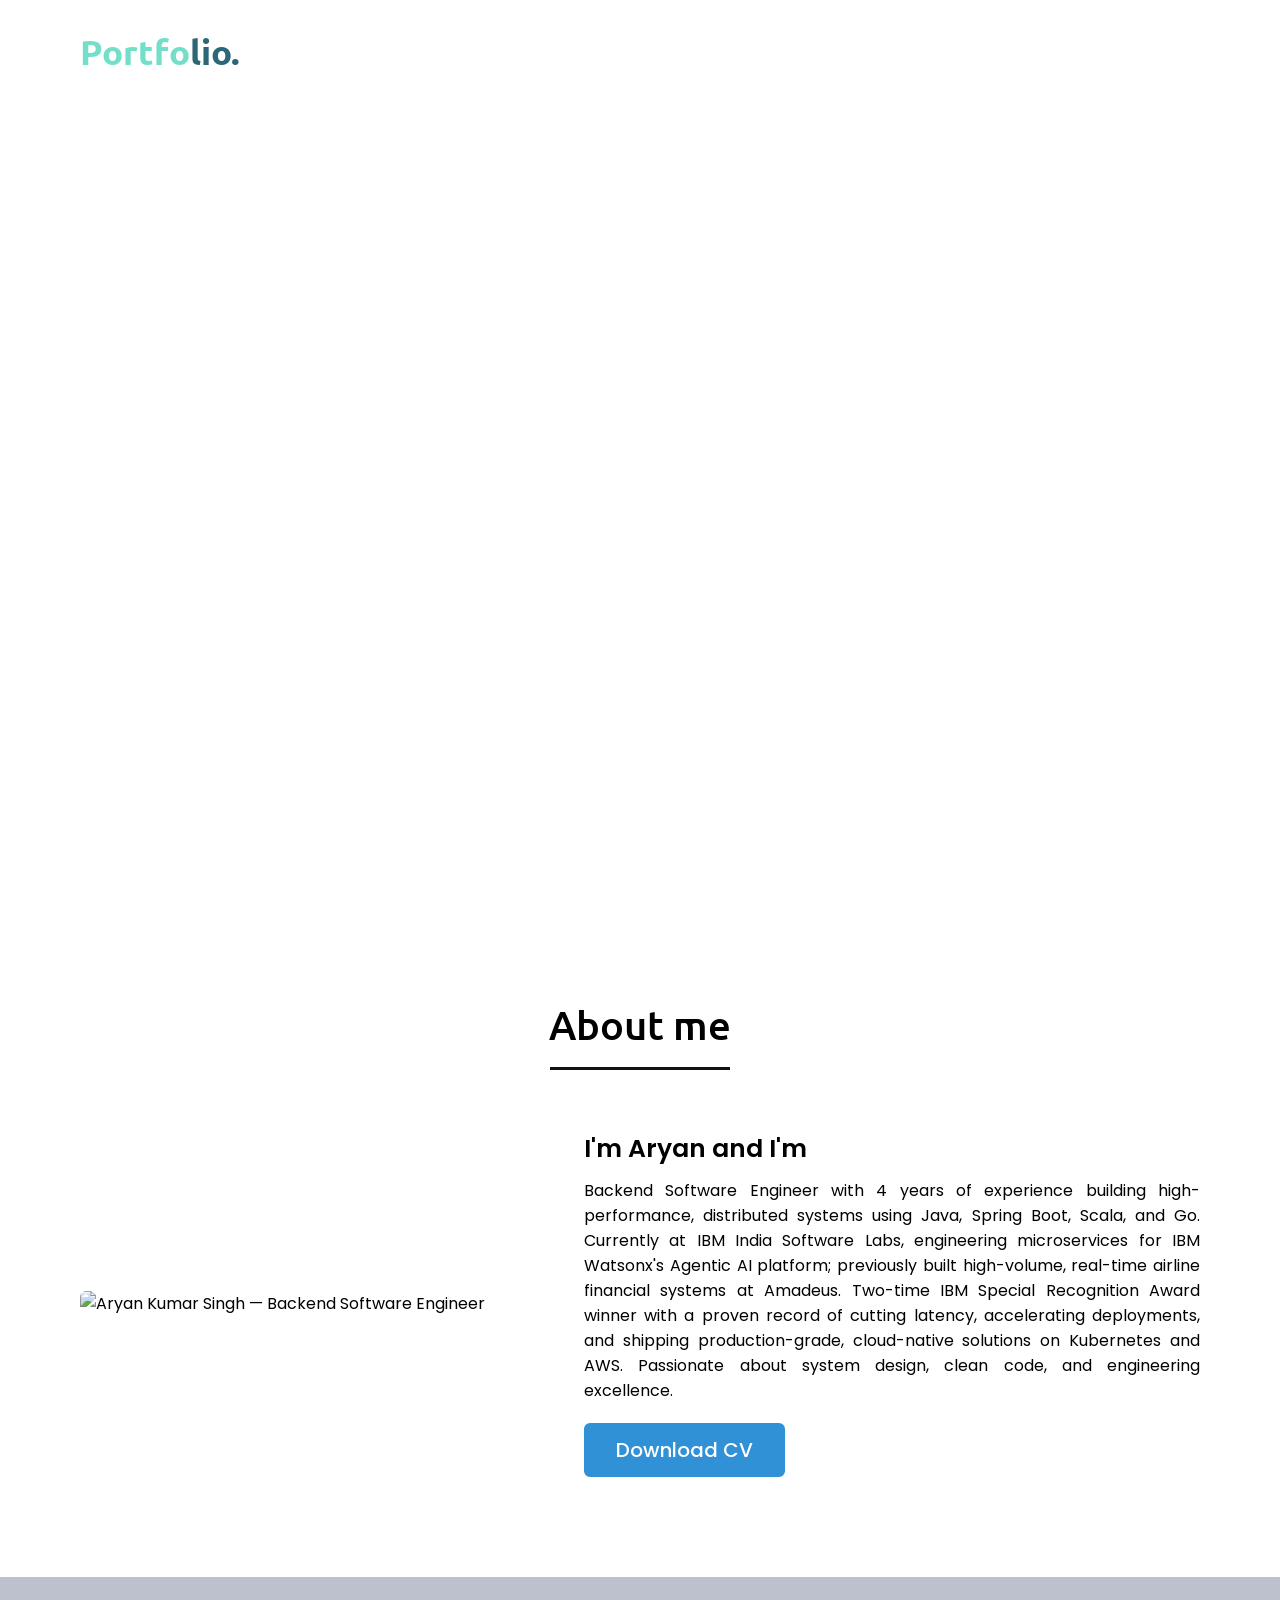
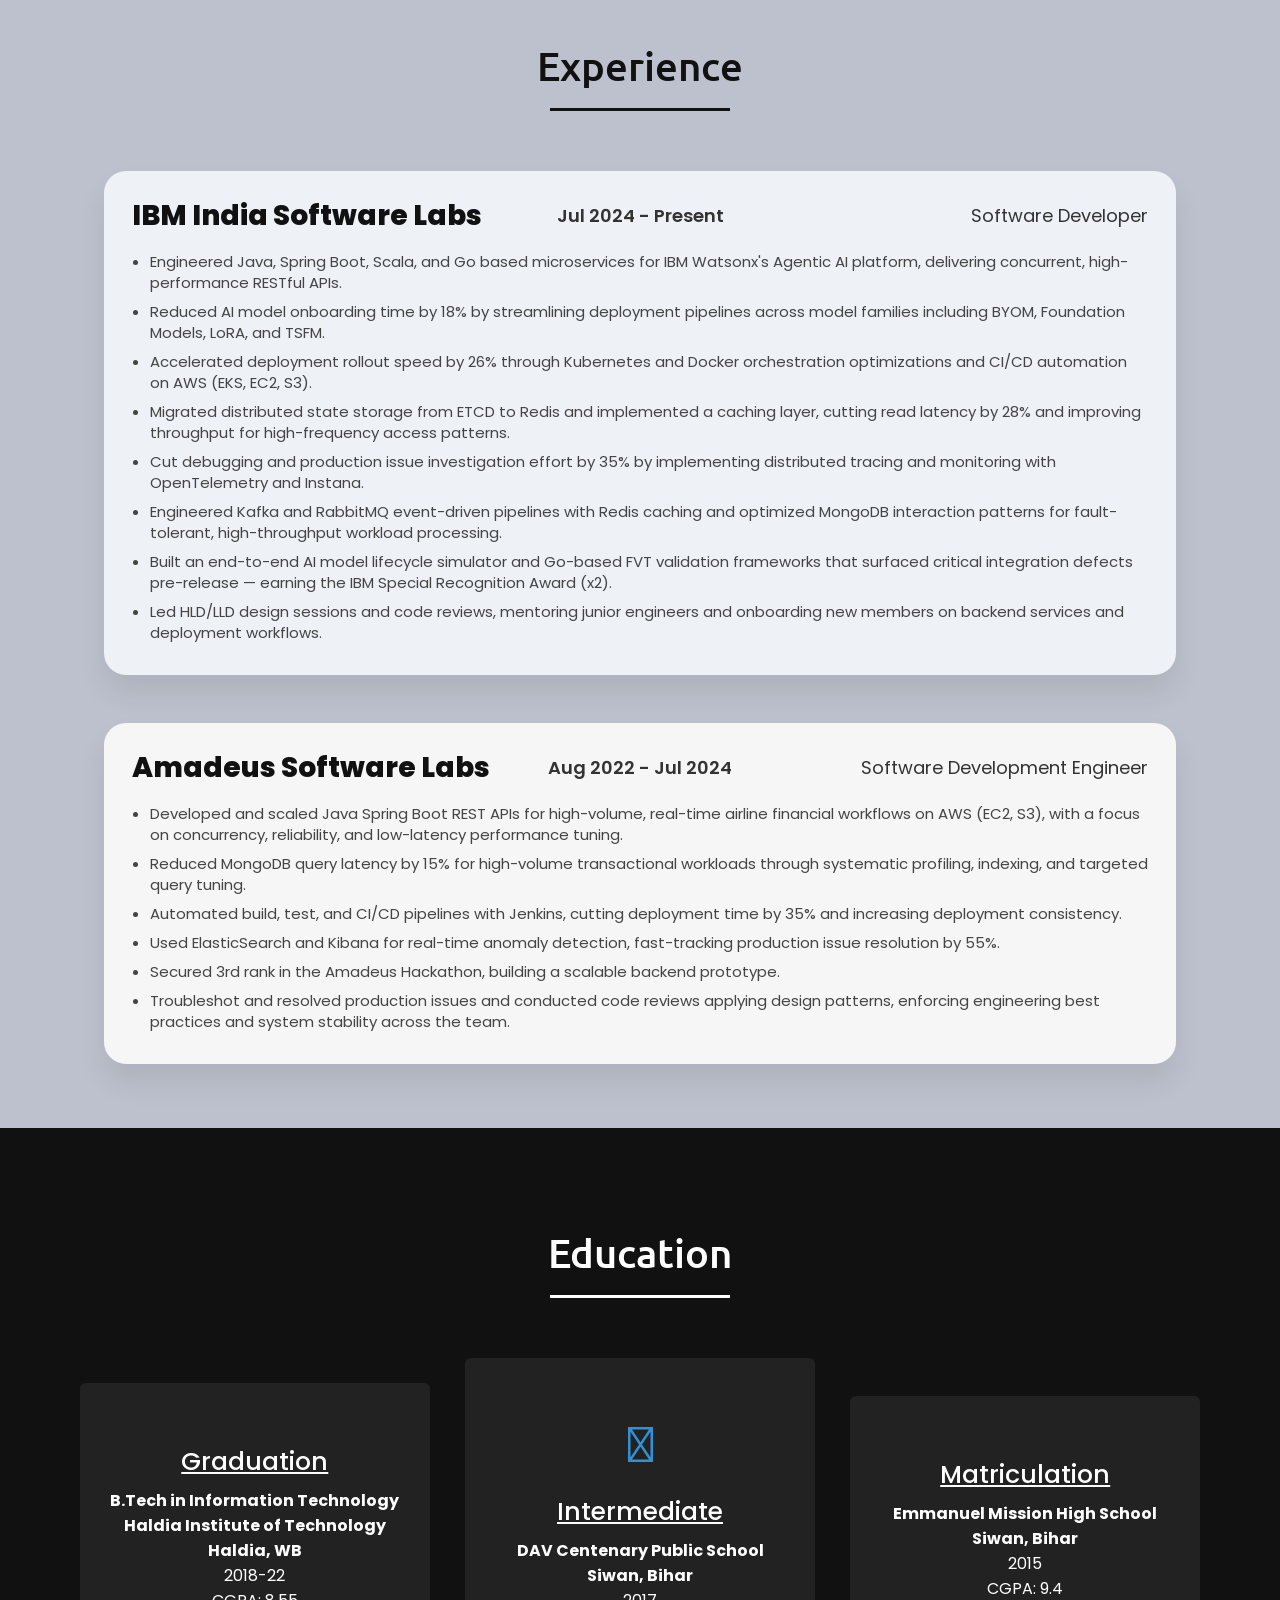
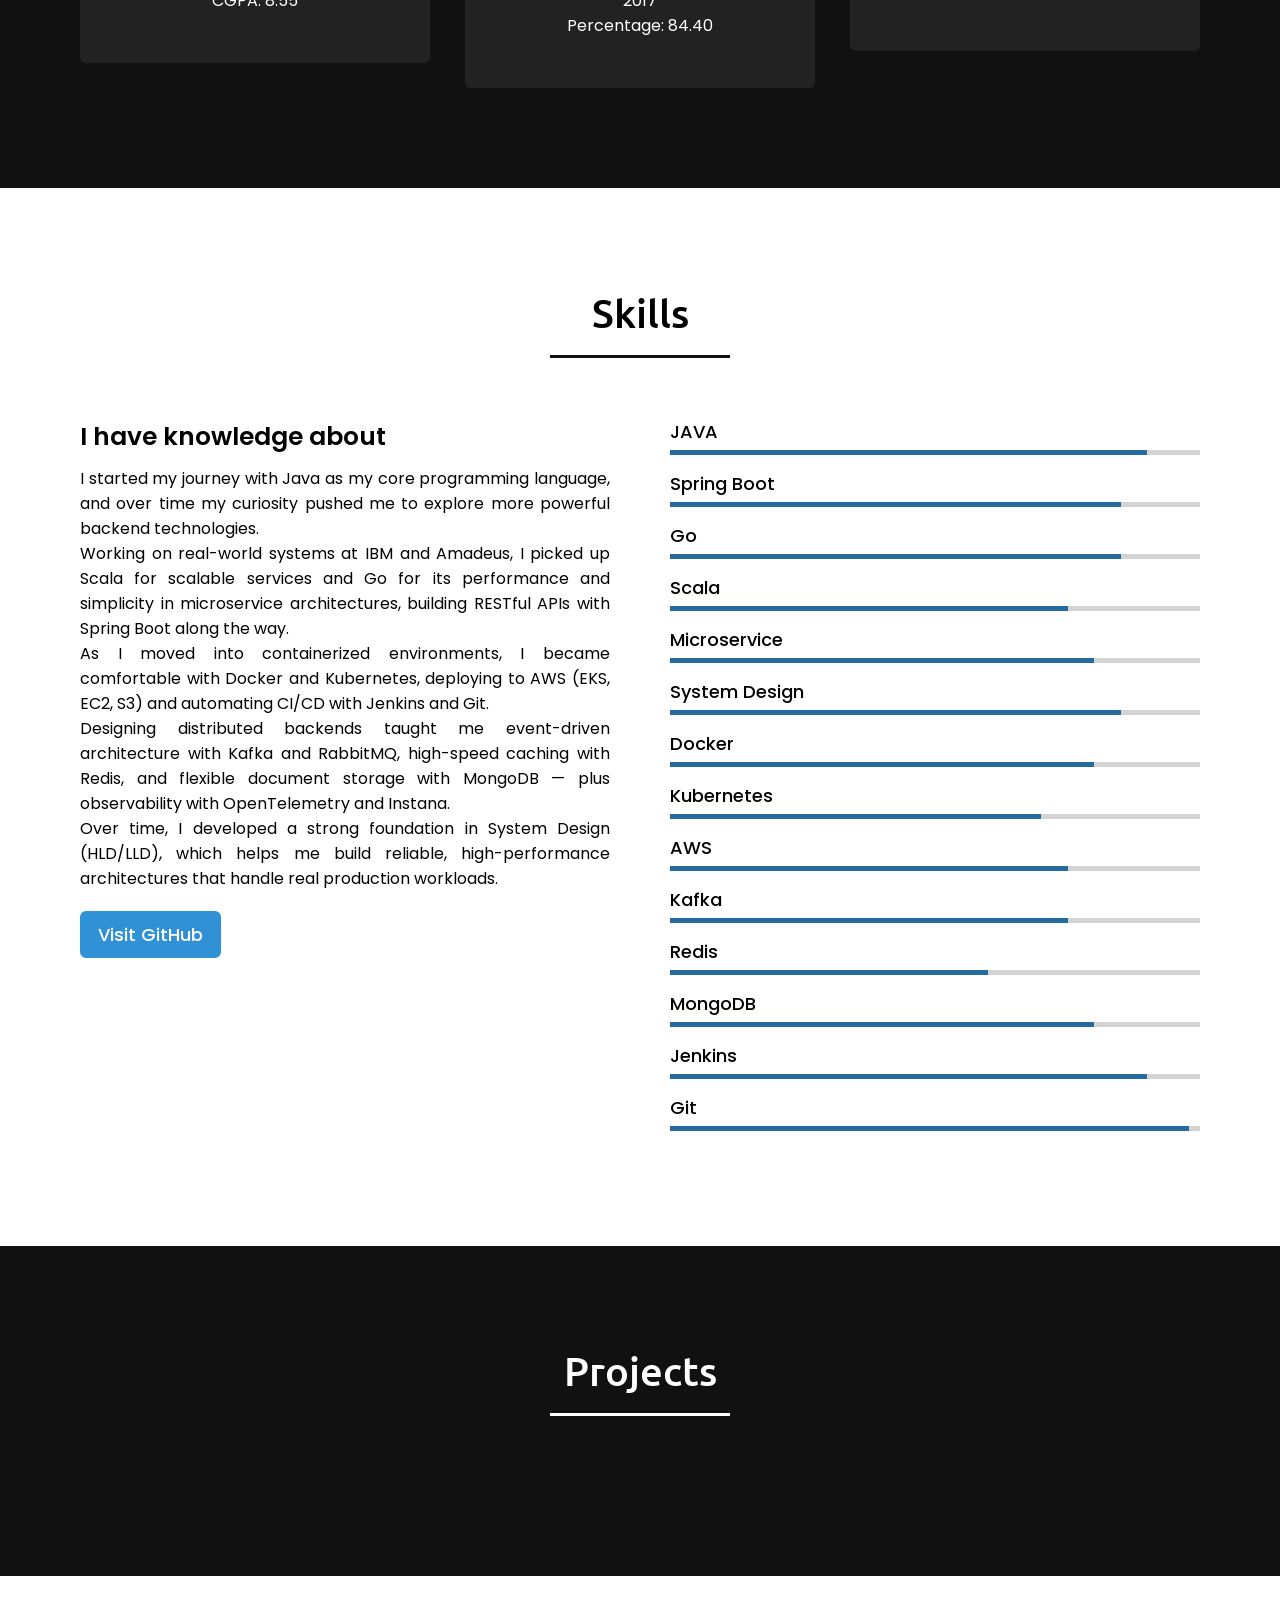
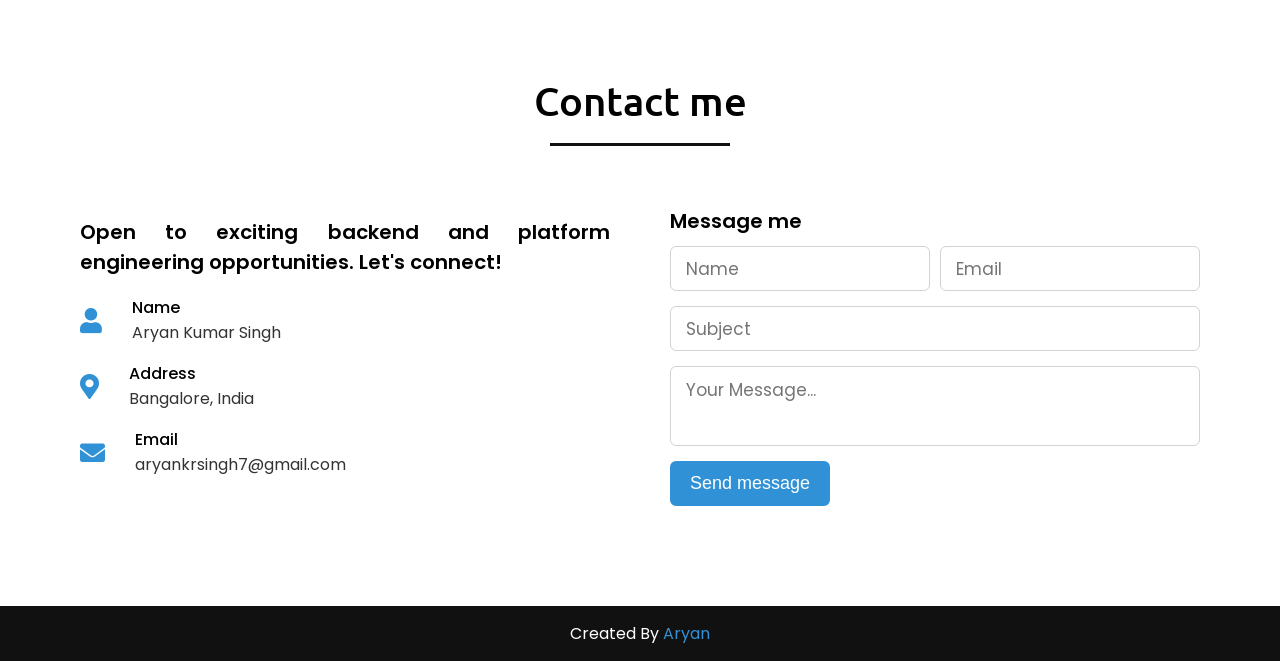
==== commit dd169ff3: "Update portfolio: sync with resume, real projects, SEO for recruiters - Refresh IBM & Amadeus experi" ====
--- a/docs/index.html
+++ b/docs/index.html
@@ -1,430 +1,503 @@
-<!DOCTYPE html>
-<html lang="en">
-<head>
-    <meta charset="UTF-8">
-    <meta name="viewport" content="width=device-width, initial-scale=1.0">
-    <title>Aryan Kumar Singh</title>
-    <link rel="stylesheet" href="style.css">
-    <link rel="stylesheet" href="https://cdnjs.cloudflare.com/ajax/libs/font-awesome/5.15.3/css/all.min.css"/>
-    <script src="https://code.jquery.com/jquery-3.5.1.min.js"></script>
-    <link rel="stylesheet" href="https://use.fontawesome.com/releases/v5.6.3/css/all.css" integrity="sha384-UHRtZLI+pbxtHCWp1t77Bi1L4ZtiqrqD80Kn4Z8NTSRyMA2Fd33n5dQ8lWUE00s/" crossorigin="anonymous">
-    <script src="https://kit.fontawesome.com/3e587aac7c.js" crossorigin="anonymous"></script>
-    <script src="https://kit.fontawesome.com/a076d05399.js"></script>
-   
-    <script src="https://cdnjs.cloudflare.com/ajax/libs/typed.js/2.0.11/typed.min.js"></script>
-    <script src="https://cdnjs.cloudflare.com/ajax/libs/waypoints/4.0.1/jquery.waypoints.min.js"></script>
-    <script src="https://cdnjs.cloudflare.com/ajax/libs/OwlCarousel2/2.3.4/owl.carousel.min.js"></script>
-    <link rel="stylesheet" href="https://cdnjs.cloudflare.com/ajax/libs/OwlCarousel2/2.3.4/assets/owl.carousel.min.css"/>
-
-</head>
-<body>
-    <div class="scroll-up-btn">
-        <i class="fas fa-angle-up"></i>
-    </div>
-    <nav class="navbar">
-        <div class="max-width">
-            <div class="logo"><a href="#">Portfo<span>lio.</span></a></div>
-            <ul class="menu">
-                <li><a href="#home" class="menu-btn">Home</a></li>
-                <li><a href="#about" class="menu-btn">About</a></li>
-                <li><a href="#experience" class="menu-btn">Experience</a></li>
-                <li><a href="#services" class="menu-btn">Education</a></li>
-                <li><a href="#skills" class="menu-btn">Skills</a></li>
-                <li><a href="#teams" class="menu-btn">Projects</a></li>
-                <li><a href="#contact" class="menu-btn">Contact</a></li>
-            </ul>
-            <div class="menu-btn">
-                <i class="fas fa-bars"></i>
-            </div>
-        </div>
-    </nav>
-
-    <!-- home section start -->
-    <section class="home" id="home">
-        <div class="max-width">
-            <div class="home-content">
-                <div class="text-1">Hello, I am</div>
-                <div class="text-2">Aryan Singh</div>
-                <div class="text-3">And I'm <span class="typing"></span></div>
-                <a href="https://www.linkedin.com/in/aryan-singh07/" target="_blank"><i class="fa-brands fa-linkedin"></i></a>
-                <a href="https://leetcode.com/fierce/" target="_blank"><i class="fa-solid fa-code"></i></a>
-                <a href="mailto:aryankrsingh7@gmail.com?" target="_blank"><i class="fa-solid fa-envelope"></i></a>
-                <a href="https://github.com/fiercearyan" target="_blank"><i class="fa-brands fa-github"></i></a>
-            </div>
-        </div>
-    </section>
-
-    <!-- about section start -->
-    <section class="about" id="about">
-        <div class="max-width">
-            <h2 class="title">About me</h2>
-            <div class="about-content">
-                <div class="column left">
-                    <img src="images/profile-photo.jpg" alt="">
-                </div>
-                <div class="column right">
-                    <div class="text">I'm Aryan and I'm <span class="typing-2"></span></div>
-                    <p>
-                        Software Developer with 3+ years of hands-on experience building high-performance backend systems using Java, Spring Boot,
-and modern databases. Proven track record of delivering scalable, production-grade solutions in fast-paced environments like
-IBM and Amadeus. Adept at solving complex engineering problems, optimizing system performance, and collaborating across
-teams to drive impact. Passionate about clean code, system design, and engineering excellence.
-                    </p>
-                    <a href="https://drive.google.com/file/d/1Z-qvfN8vAnkjIdOn9lRBOv-GkWLSYQ-V/view?usp=sharing" target="_blank">Download CV</a>
-                </div>
-            </div>
-        </div>
-    </section>
-
-    <!-- Experience section start -->
-    <section class="experience" id="experience">
-        <div class="max-width">
-            <h2 class="title" >Experience</h2>
-            <div class="exp-content">
-                <div class="card">
-                    <div class="box">
-                        <div class="text" style="text-decoration: underline;">IBM ISL</div>
-                        <p style="font-weight: 600">Jul 2024 - Present</p>
-                        <p>Software Developer</p>  
-                    </div>
-                    <div class="details">
-                        <ul>
-                            <li>Worked with Scala, Go, Java, Docker, Kubernetes, Node.js, Maven, and server-side JS to build scalable solutions across backend and frontend layers.</li>
-                            <li>Developed 25+ RESTful APIs and web services to streamline client-server communication.</li>
-                            <li>Built and optimized SQL/NoSQL databases with stored procedures improving data performance.</li>
-                            <li>Applied OOP and concurrency principles to boost performance in multi-user environments.</li>
-                            <li>Contributed to 20+ Agile sprints, enhancing codebase quality, scalability, and team delivery.</li>
-                        </ul>
-                    </div>
-                </div>
-                <div class="card">
-                    <div class="box">
-                        <div class="text" style="text-decoration: underline;">Amadeus Software Labs</div>
-                        <p style="font-weight: 600;">Aug 2022 - Jul 2024</p>
-                        <p>Software Development Engineer</p>
-                    </div>
-                    <div class="details">
-                        <ul>
-                            <li>Developed backend systems using Java and Spring Boot for production applications.</li>
-                            <li>Managed databases to improve performance, reliability, and structured data storage.</li>
-                            <li>Collaborated with cross-functional teams to meet delivery and performance targets.</li>
-                            <li>Participated in code reviews and ensured clean, maintainable architecture.</li>
-                            <li>Engaged across SDLC phases from design to deployment using best practices.</li>
-                        </ul>
-                    </div>
-                </div>
-            </div>
-        </div>
-    </section>
-
-    <!-- services section start -->
-    <section class="services" id="services">
-        <div class="max-width">
-            <h2 class="title" >Education</h2>
-            <div class="serv-content">
-                <div class="card">
-                    <div class="box">
-                     <i class="fa-solid fa-building-columns"></i>
-                        <div class="text" style="text-decoration: underline;">Graduation</div>
-                        <p style="font-weight: 700;">Haldia Institute of Technology<br>Haldia, WB</p>
-                        <p>2018-22</p>
-                        <p>CGPA: 8.55</p>
-                    </div>
-                </div>
-                <div class="card">
-                    <div class="box">
-                     <i class="fa-solid fa-school"></i>
-                        <div class="text" style="text-decoration: underline;">Intermediate</div>
-                        <p style="font-weight: 700;">DAV Centenary Public School<br>Siwan, Bihar</p>
-                        <p>2017</p>
-                        <p>Percentage: 84.40</p>
-                    </div>
-                </div>
-                <div class="card">
-                    <div class="box">
-                     <i class="fa-solid fa-school-flag"></i>
-                        <div class="text" style="text-decoration: underline;"> Matriculation</div>
-                        <p style="font-weight: 700;">Emmanuel Mission High School<br>Siwan, Bihar</p>
-                        <p>2015</p>
-                        <p>CGPA: 9.4</p>
-                    </div>
-                </div>
-            </div>
-        </div>
-    </section>
-
-    <!-- skills section start -->
-    <section class="skills" id="skills">
-        <div class="max-width">
-            <h2 class="title">Skills</h2>
-            <div class="skills-content">
-                <div class="column left">
-                    <!-- <div class="text">My skills & experiences</div> -->
-                    <div class="text">I have knowledge about <span class="typing-3" style="color: #3191d6;"></span></div>
-                    <p>I started my journey with Java as my core programming language, and over time my curiosity pushed me to explore more powerful backend technologies. 
-                        <br>While working on real-world systems, I picked up Scala to build scalable services and learned Go for its performance and simplicity in microservice architectures.
-                        <br>As I started working with containerized environments, I became comfortable using Docker and orchestrating services with Kubernetes. To streamline development workflows and CI/CD, I actively used Git for version control and Jenkins for automation.
-                        <br>While designing distributed backend systems, I explored both caching and database technologies. I worked with Redis for high-speed in-memory operations and MongoDB for handling large volumes of flexible, document-based data.
-                        <br>Over time, I also developed a strong interest in System Design, which helped me understand how to build reliable, high-performance, and scalable backend architectures that can handle real production workloads. 
-                    </p>
-                    <a href="https://github.com/fiercearyan" target="_blank">Visit GitHub</a>
-                </div>
-                <div class="column right">
-                    <div class="bars">
-                        <div class="info">
-                            <span>JAVA</span>
-                            <!-- <span>90%</span> -->
-                        </div>
-                        <div class="line java"></div>
-                    </div>
-                    <div class="bars">
-                        <div class="info">
-                            <span>Scala</span>
-                            <!-- <span>75%</span> -->
-                        </div>
-                        <div class="line scala"></div>
-                    </div>
-                    <div class="bars">
-                        <div class="info">
-                            <span>Go</span>
-                            <!-- <span>85%</span> -->
-                        </div>
-                        <div class="line go"></div>
-                    </div>
-                    <div class="bars">
-                        <div class="info">
-                            <span>Docker</span>
-                            <!-- <span>80%</span> -->
-                        </div>
-                        <div class="line docker"></div>
-                    </div>
-                    <div class="bars">
-                        <div class="info">
-                            <span>Kubernetes</span>
-                            <!-- <span>70%</span> -->
-                        </div>
-                        <div class="line k8s"></div>
-                    </div>
-                    <div class="bars">
-                        <div class="info">
-                            <span>Jenkins</span>
-                            <!-- <span>90%</span> -->
-                        </div>
-                        <div class="line jenkins"></div>
-                    </div>
-                    <div class="bars">
-                        <div class="info">
-                            <span>Git</span>
-                            <!-- <span>98%</span> -->
-                        </div>
-                        <div class="line git"></div>
-                    </div>
-                    <div class="bars">
-                        <div class="info">
-                            <span>Microservice</span>
-                            <!-- <span>80%</span> -->
-                        </div>
-                        <div class="line ms"></div>
-                    </div>
-                    <div class="bars">
-                        <div class="info">
-                            <span>System Design</span>
-                            <!-- <span>85%</span> -->
-                        </div>
-                        <div class="line sd"></div>
-                    </div>
-                    <div class="bars">
-                        <div class="info">
-                            <span>MongoDB</span>
-                            <!-- <span>80%</span> -->
-                        </div>
-                        <div class="line mdb"></div>
-                    </div>
-                    <div class="bars">
-                        <div class="info">
-                            <span>Redis</span>
-                            <!-- <span>60%</span> -->
-                        </div>
-                        <div class="line redis"></div>
-                    </div>
-                    <div class="bars">
-                        <div class="info">
-                            <span>Maven</span>
-                            <!-- <span>80%</span> -->
-                        </div>
-                        <div class="line mvn"></div>
-                    </div>
-                    <div class="bars">
-                        <div class="info">
-                            <span>Node js</span>
-                            <!-- <span>50%</span> -->
-                        </div>
-                        <div class="line nj"></div>
-                    </div>
-                    <div class="bars">
-                        <div class="info">
-                            <span>Agile</span>
-                            <!-- <span>95%</span> -->
-                        </div>
-                        <div class="line agl"></div>
-                    </div>
-                </div>
-            </div>
-        </div>
-    </section>
-
-    <!-- teams section start -->
-    <section class="teams" id="teams">
-        <div class="max-width">
-            <h2 class="title">Projects</h2>
-            <div class="carousel owl-carousel">
-                <div class="card">
-                    <div class="box">
-                        <img src="images/man.jpg" alt="">
-                        <div class="text">Portfolio</div>
-                        <p>This website particularly</p>
-                        <p>Takes you to top</p>
-                    </div>
-                    <div class="proj-btn">
-                     <div class="proj-btns">
-                        <a href="https://github.com/fiercearyan/Portfolio" target="_blank">GitHub</a>
-                     </div>
-                     <div class="proj-btns">
-                        <a href="https://fiercearyan.github.io/Portfolio/" target="_blank">Live</a>
-                     </div>
-                    </div>
-                </div>
-                <div class="card">
-                    <div class="box">
-                        <img src="images/ems.png" alt="">
-                        <div class="text">EMS</div>
-                        <p>Employee Management System. It is a prototype.</p>
-                    </div>
-                    <div class="proj-btn">
-                        <div class="proj-btns">
-                           <a href="https://github.com/fiercearyan/Web-Dev-Projects/tree/main/Project1" target="_blank">GitHub</a>
-                        </div>
-                        <div class="proj-btns">
-                           <a href="https://employee-management-website-aryan.netlify.app/" target="_blank">Live</a>
-                        </div>
-                       </div>
-                </div>
-                <div class="card">
-                    <div class="box">
-                        <img src="images/linkedin.png" alt="">
-                        <div class="text">LinkedIn UI</div>
-                        <p>A prototype of user interface of LinkedIn</p>
-                    </div>
-                    <div class="proj-btn">
-                        <div class="proj-btns">
-                           <a href="https://github.com/fiercearyan/Web-Dev-Projects/tree/main/LinkedIn" target="_blank">GitHub</a>
-                        </div>
-                        <div class="proj-btns">
-                           <a href="https://linkedin-prototype-aryan.netlify.app/" target="_blank">Live</a>
-                        </div>
-                       </div>
-                </div>
-                <div class="card">
-                    <div class="box">
-                        <img src="images/rps.jpg" alt="">
-                        <div class="text">Rock Paper Scissor</div>
-                        <p>A light-weight terminal game</p>
-                        <p>Play during pomodoro breaks</p>
-                    </div>
-                    <div class="proj-btn">
-                        <div class="proj-btns">
-                           <a href="https://github.com/fiercearyan/My-Code/blob/master/RPS.py" target="_blank">GitHub</a>
-                        </div>
-                        <div class="proj-btns">
-                           <a href="Extras/404.html" target="_blank">Live</a>
-                        </div>
-                       </div>
-                </div>
-                <div class="card">
-                    <div class="box">
-                        <img src="images/scart.jpg" alt="">
-                        <div class="text">Shopping Cart</div>
-                        <p>Learning React</p>
-                        <p>Currently Working on it</p>
-                    </div>
-                    <div class="proj-btn">
-                        <div class="proj-btns">
-                           <a href="https://github.com/fiercearyan/Cart" target="_blank">GitHub</a>
-                        </div>
-                        <div class="proj-btns">
-                           <a href="Extras/404.html" target="_blank">Live</a>
-                        </div>
-                       </div>
-                </div>
-            </div>
-        </div>
-    </section>
-
-    <!-- contact section start -->
-    <section class="contact" id="contact">
-        <div class="max-width">
-            <h2 class="title">Contact me</h2>
-            <div class="contact-content">
-                <div class="column left">
-                    <div class="text"> <p>
-                    Please contact if there is preferred job for me. 
-                    </p></div>
-                   
-                    <div class="icons">
-                        <div class="row">
-                            <i class="fas fa-user"></i>
-                            <div class="info">
-                                <div class="head">Name</div>
-                                <div class="sub-title">Aryan Kumar Singh</div>
-                            </div>
-                        </div>
-                        <div class="row">
-                            <i class="fas fa-map-marker-alt"></i>
-                            <div class="info">
-                                <div class="head">Address</div>
-                                <div class="sub-title">Bangalore</div>
-                            </div>
-                        </div>
-                        <div class="row">
-                            <i class="fas fa-envelope"></i>
-                            <div class="info">
-                                <div class="head">Email</div>
-                                <div class="sub-title">aryankrsingh7@gmail.com</div>
-                            </div>
-                        </div>
-                    </div>
-                </div>
-                <div class="column right">
-                    <div class="text">Message me</div>
-                    <form action="#">
-                        <div class="fields">
-                            <div class="field name">
-                                <input type="text" placeholder="Name" required>
-                            </div>
-                            <div class="field email">
-                                <input type="email" placeholder="Email" required>
-                            </div>
-                        </div>
-                        <div class="field">
-                            <input type="text" placeholder="Subject" required>
-                        </div>
-                        <div class="field textarea">
-                            <textarea cols="30" rows="10" placeholder="Your Message..." required></textarea>
-                        </div>
-                        <div class="button-area">
-                            <button type="submit">Send message</button>
-                        </div>
-                    </form>
-                </div>
-            </div>
-        </div>
-    </section>
-
-    <!-- footer section start -->
-    <footer>
-        <span>Created By <a href="#">Aryan</a></span>
-    </footer>
-
-    <script src="script.js"></script>
-</body>
-</html>
+<!DOCTYPE html>
+<html lang="en">
+
+<head>
+    <meta charset="UTF-8">
+    <meta name="viewport" content="width=device-width, initial-scale=1.0">
+    <title>Aryan Kumar Singh — Backend Software Engineer | Java, Go, Spring Boot | Bangalore</title>
+    <meta name="description"
+        content="Aryan Kumar Singh — Backend Software Engineer at IBM India Software Labs (ex-Amadeus), Bangalore. 4 years of experience building scalable microservices and distributed systems with Java, Spring Boot, Scala, Go, Kubernetes, AWS, Kafka, Redis and MongoDB.">
+    <meta name="keywords"
+        content="Aryan Kumar Singh, Aryan Singh, Backend Engineer, Software Developer, Java Developer, Spring Boot, Go, Scala, Microservices, Distributed Systems, Kubernetes, Docker, AWS, Kafka, Redis, MongoDB, System Design, IBM, Amadeus, Bangalore, India">
+    <meta name="author" content="Aryan Kumar Singh">
+    <meta name="robots" content="index, follow">
+    <link rel="canonical" href="https://fiercearyan.github.io/Portfolio/">
+
+    <!-- Open Graph -->
+    <meta property="og:type" content="profile">
+    <meta property="og:title" content="Aryan Kumar Singh — Backend Software Engineer">
+    <meta property="og:description"
+        content="Backend Engineer at IBM ISL (ex-Amadeus) • Java • Go • Spring Boot • Distributed Systems • Building scalable backend & AI-powered products.">
+    <meta property="og:url" content="https://fiercearyan.github.io/Portfolio/">
+    <meta property="og:image" content="https://fiercearyan.github.io/Portfolio/images/profile-photo.jpg">
+    <meta property="og:site_name" content="Aryan Kumar Singh — Portfolio">
+
+    <!-- Twitter Card -->
+    <meta name="twitter:card" content="summary">
+    <meta name="twitter:title" content="Aryan Kumar Singh — Backend Software Engineer">
+    <meta name="twitter:description"
+        content="Backend Engineer at IBM ISL (ex-Amadeus) • Java • Go • Spring Boot • Distributed Systems.">
+    <meta name="twitter:image" content="https://fiercearyan.github.io/Portfolio/images/profile-photo.jpg">
+
+    <!-- Structured data for recruiters / search engines -->
+    <script type="application/ld+json">
+    {
+      "@context": "https://schema.org",
+      "@type": "Person",
+      "name": "Aryan Kumar Singh",
+      "alternateName": "Aryan Singh",
+      "url": "https://fiercearyan.github.io/Portfolio/",
+      "image": "https://fiercearyan.github.io/Portfolio/images/profile-photo.jpg",
+      "jobTitle": "Software Developer",
+      "worksFor": {
+        "@type": "Organization",
+        "name": "IBM India Software Labs"
+      },
+      "alumniOf": {
+        "@type": "CollegeOrUniversity",
+        "name": "Haldia Institute of Technology"
+      },
+      "email": "mailto:aryankrsingh7@gmail.com",
+      "address": {
+        "@type": "PostalAddress",
+        "addressLocality": "Bangalore",
+        "addressCountry": "IN"
+      },
+      "sameAs": [
+        "https://www.linkedin.com/in/aryan-singh07/",
+        "https://github.com/fiercearyan",
+        "https://leetcode.com/fierce/"
+      ],
+      "knowsAbout": ["Java", "Spring Boot", "Scala", "Go", "Microservices", "Distributed Systems", "Kubernetes", "Docker", "AWS", "Kafka", "RabbitMQ", "Redis", "MongoDB", "System Design", "CI/CD"]
+    }
+    </script>
+
+    <link rel="stylesheet" href="style.css">
+    <link rel="stylesheet" href="https://cdnjs.cloudflare.com/ajax/libs/font-awesome/5.15.3/css/all.min.css" />
+    <script src="https://code.jquery.com/jquery-3.5.1.min.js"></script>
+    <link rel="stylesheet" href="https://use.fontawesome.com/releases/v5.6.3/css/all.css"
+        integrity="sha384-UHRtZLI+pbxtHCWp1t77Bi1L4ZtiqrqD80Kn4Z8NTSRyMA2Fd33n5dQ8lWUE00s/" crossorigin="anonymous">
+    <script src="https://kit.fontawesome.com/3e587aac7c.js" crossorigin="anonymous"></script>
+    <script src="https://kit.fontawesome.com/a076d05399.js"></script>
+
+    <script src="https://cdnjs.cloudflare.com/ajax/libs/typed.js/2.0.11/typed.min.js"></script>
+    <script src="https://cdnjs.cloudflare.com/ajax/libs/waypoints/4.0.1/jquery.waypoints.min.js"></script>
+    <script src="https://cdnjs.cloudflare.com/ajax/libs/OwlCarousel2/2.3.4/owl.carousel.min.js"></script>
+    <link rel="stylesheet"
+        href="https://cdnjs.cloudflare.com/ajax/libs/OwlCarousel2/2.3.4/assets/owl.carousel.min.css" />
+
+</head>
+
+<body>
+    <div class="scroll-up-btn">
+        <i class="fas fa-angle-up"></i>
+    </div>
+    <nav class="navbar">
+        <div class="max-width">
+            <div class="logo"><a href="#">Portfo<span>lio.</span></a></div>
+            <ul class="menu">
+                <li><a href="#home" class="menu-btn">Home</a></li>
+                <li><a href="#about" class="menu-btn">About</a></li>
+                <li><a href="#experience" class="menu-btn">Experience</a></li>
+                <li><a href="#services" class="menu-btn">Education</a></li>
+                <li><a href="#skills" class="menu-btn">Skills</a></li>
+                <li><a href="#teams" class="menu-btn">Projects</a></li>
+                <li><a href="#contact" class="menu-btn">Contact</a></li>
+            </ul>
+            <div class="menu-btn">
+                <i class="fas fa-bars"></i>
+            </div>
+        </div>
+    </nav>
+
+    <!-- home section start -->
+    <section class="home" id="home">
+        <div class="max-width">
+            <div class="home-content">
+                <div class="text-1">Hello, I am</div>
+                <div class="text-2">Aryan Singh</div>
+                <div class="text-3">And I'm <span class="typing"></span></div>
+                <a href="https://www.linkedin.com/in/aryan-singh07/" target="_blank"><i
+                        class="fa-brands fa-linkedin"></i></a>
+                <a href="https://leetcode.com/fierce/" target="_blank"><i class="fa-solid fa-code"></i></a>
+                <a href="mailto:aryankrsingh7@gmail.com?" target="_blank"><i class="fa-solid fa-envelope"></i></a>
+                <a href="https://github.com/fiercearyan" target="_blank"><i class="fa-brands fa-github"></i></a>
+            </div>
+        </div>
+    </section>
+
+    <!-- about section start -->
+    <section class="about" id="about">
+        <div class="max-width">
+            <h2 class="title">About me</h2>
+            <div class="about-content">
+                <div class="column left">
+                    <img src="images/profile-photo.jpg" alt="Aryan Kumar Singh — Backend Software Engineer">
+                </div>
+                <div class="column right">
+                    <div class="text">I'm Aryan and I'm <span class="typing-2"></span></div>
+                    <p>
+                        Backend Software Engineer with 4 years of experience building high-performance, distributed
+                        systems using Java, Spring Boot, Scala, and Go. Currently at IBM India Software Labs, engineering
+                        microservices for IBM Watsonx's Agentic AI platform; previously built high-volume, real-time
+                        airline financial systems at Amadeus. Two-time IBM Special Recognition Award winner with a
+                        proven record of cutting latency, accelerating deployments, and shipping production-grade,
+                        cloud-native solutions on Kubernetes and AWS. Passionate about system design, clean code, and
+                        engineering excellence.
+                    </p>
+                    <a href="Aryan_Kumar_Singh_Resume.pdf" target="_blank">Download CV</a>
+                </div>
+            </div>
+        </div>
+    </section>
+
+    <!-- Experience section start -->
+    <section class="experience" id="experience">
+        <div class="max-width">
+            <h2 class="title">Experience</h2>
+            <div class="exp-content">
+                <div class="card">
+                    <div class="box">
+                        <div class="text" style="text-decoration: underline;">IBM India Software Labs</div>
+                        <p style="font-weight: 600">Jul 2024 - Present</p>
+                        <p>Software Developer</p>
+                    </div>
+                    <div class="details">
+                        <ul>
+                            <li>Engineered Java, Spring Boot, Scala, and Go based microservices for IBM Watsonx's
+                                Agentic AI platform, delivering concurrent, high-performance RESTful APIs.</li>
+                            <li>Reduced AI model onboarding time by 18% by streamlining deployment pipelines across
+                                model families including BYOM, Foundation Models, LoRA, and TSFM.</li>
+                            <li>Accelerated deployment rollout speed by 26% through Kubernetes and Docker orchestration
+                                optimizations and CI/CD automation on AWS (EKS, EC2, S3).</li>
+                            <li>Migrated distributed state storage from ETCD to Redis and implemented a caching layer,
+                                cutting read latency by 28% and improving throughput for high-frequency access
+                                patterns.</li>
+                            <li>Cut debugging and production issue investigation effort by 35% by implementing
+                                distributed tracing and monitoring with OpenTelemetry and Instana.</li>
+                            <li>Engineered Kafka and RabbitMQ event-driven pipelines with Redis caching and optimized
+                                MongoDB interaction patterns for fault-tolerant, high-throughput workload processing.</li>
+                            <li>Built an end-to-end AI model lifecycle simulator and Go-based FVT validation frameworks
+                                that surfaced critical integration defects pre-release — earning the IBM Special
+                                Recognition Award (x2).</li>
+                            <li>Led HLD/LLD design sessions and code reviews, mentoring junior engineers and onboarding
+                                new members on backend services and deployment workflows.</li>
+                        </ul>
+                    </div>
+                </div>
+                <div class="card">
+                    <div class="box">
+                        <div class="text" style="text-decoration: underline;">Amadeus Software Labs</div>
+                        <p style="font-weight: 600;">Aug 2022 - Jul 2024</p>
+                        <p>Software Development Engineer</p>
+                    </div>
+                    <div class="details">
+                        <ul>
+                            <li>Developed and scaled Java Spring Boot REST APIs for high-volume, real-time airline
+                                financial workflows on AWS (EC2, S3), with a focus on concurrency, reliability, and
+                                low-latency performance tuning.</li>
+                            <li>Reduced MongoDB query latency by 15% for high-volume transactional workloads through
+                                systematic profiling, indexing, and targeted query tuning.</li>
+                            <li>Automated build, test, and CI/CD pipelines with Jenkins, cutting deployment time by 35%
+                                and increasing deployment consistency.</li>
+                            <li>Used ElasticSearch and Kibana for real-time anomaly detection, fast-tracking production
+                                issue resolution by 55%.</li>
+                            <li>Secured 3rd rank in the Amadeus Hackathon, building a scalable backend prototype.</li>
+                            <li>Troubleshot and resolved production issues and conducted code reviews applying design
+                                patterns, enforcing engineering best practices and system stability across the team.</li>
+                        </ul>
+                    </div>
+                </div>
+            </div>
+        </div>
+    </section>
+
+    <!-- services section start -->
+    <section class="services" id="services">
+        <div class="max-width">
+            <h2 class="title">Education</h2>
+            <div class="serv-content">
+                <div class="card">
+                    <div class="box">
+                        <i class="fa-solid fa-building-columns"></i>
+                        <div class="text" style="text-decoration: underline;">Graduation</div>
+                        <p style="font-weight: 700;">B.Tech in Information Technology<br>Haldia Institute of Technology<br>Haldia, WB</p>
+                        <p>2018-22</p>
+                        <p>CGPA: 8.55</p>
+                    </div>
+                </div>
+                <div class="card">
+                    <div class="box">
+                        <i class="fa-solid fa-school"></i>
+                        <div class="text" style="text-decoration: underline;">Intermediate</div>
+                        <p style="font-weight: 700;">DAV Centenary Public School<br>Siwan, Bihar</p>
+                        <p>2017</p>
+                        <p>Percentage: 84.40</p>
+                    </div>
+                </div>
+                <div class="card">
+                    <div class="box">
+                        <i class="fa-solid fa-school-flag"></i>
+                        <div class="text" style="text-decoration: underline;"> Matriculation</div>
+                        <p style="font-weight: 700;">Emmanuel Mission High School<br>Siwan, Bihar</p>
+                        <p>2015</p>
+                        <p>CGPA: 9.4</p>
+                    </div>
+                </div>
+            </div>
+        </div>
+    </section>
+
+    <!-- skills section start -->
+    <section class="skills" id="skills">
+        <div class="max-width">
+            <h2 class="title">Skills</h2>
+            <div class="skills-content">
+                <div class="column left">
+                    <div class="text">I have knowledge about <span class="typing-3" style="color: #3191d6;"></span></div>
+                    <p>I started my journey with Java as my core programming language, and over time my curiosity pushed me to explore more powerful backend technologies.
+                        <br>Working on real-world systems at IBM and Amadeus, I picked up Scala for scalable services and Go for its performance and simplicity in microservice architectures, building RESTful APIs with Spring Boot along the way.
+                        <br>As I moved into containerized environments, I became comfortable with Docker and Kubernetes, deploying to AWS (EKS, EC2, S3) and automating CI/CD with Jenkins and Git.
+                        <br>Designing distributed backends taught me event-driven architecture with Kafka and RabbitMQ, high-speed caching with Redis, and flexible document storage with MongoDB — plus observability with OpenTelemetry and Instana.
+                        <br>Over time, I developed a strong foundation in System Design (HLD/LLD), which helps me build reliable, high-performance architectures that handle real production workloads.
+                    </p>
+                    <a href="https://github.com/fiercearyan" target="_blank">Visit GitHub</a>
+                </div>
+                <div class="column right">
+                    <div class="bars">
+                        <div class="info">
+                            <span>JAVA</span>
+                        </div>
+                        <div class="line java"></div>
+                    </div>
+                    <div class="bars">
+                        <div class="info">
+                            <span>Spring Boot</span>
+                        </div>
+                        <div class="line sb"></div>
+                    </div>
+                    <div class="bars">
+                        <div class="info">
+                            <span>Go</span>
+                        </div>
+                        <div class="line go"></div>
+                    </div>
+                    <div class="bars">
+                        <div class="info">
+                            <span>Scala</span>
+                        </div>
+                        <div class="line scala"></div>
+                    </div>
+                    <div class="bars">
+                        <div class="info">
+                            <span>Microservice</span>
+                        </div>
+                        <div class="line ms"></div>
+                    </div>
+                    <div class="bars">
+                        <div class="info">
+                            <span>System Design</span>
+                        </div>
+                        <div class="line sd"></div>
+                    </div>
+                    <div class="bars">
+                        <div class="info">
+                            <span>Docker</span>
+                        </div>
+                        <div class="line docker"></div>
+                    </div>
+                    <div class="bars">
+                        <div class="info">
+                            <span>Kubernetes</span>
+                        </div>
+                        <div class="line k8s"></div>
+                    </div>
+                    <div class="bars">
+                        <div class="info">
+                            <span>AWS</span>
+                        </div>
+                        <div class="line aws"></div>
+                    </div>
+                    <div class="bars">
+                        <div class="info">
+                            <span>Kafka</span>
+                        </div>
+                        <div class="line kafka"></div>
+                    </div>
+                    <div class="bars">
+                        <div class="info">
+                            <span>Redis</span>
+                        </div>
+                        <div class="line redis"></div>
+                    </div>
+                    <div class="bars">
+                        <div class="info">
+                            <span>MongoDB</span>
+                        </div>
+                        <div class="line mdb"></div>
+                    </div>
+                    <div class="bars">
+                        <div class="info">
+                            <span>Jenkins</span>
+                        </div>
+                        <div class="line jenkins"></div>
+                    </div>
+                    <div class="bars">
+                        <div class="info">
+                            <span>Git</span>
+                        </div>
+                        <div class="line git"></div>
+                    </div>
+                </div>
+            </div>
+        </div>
+    </section>
+
+    <!-- projects section start -->
+    <section class="teams" id="teams">
+        <div class="max-width">
+            <h2 class="title">Projects</h2>
+            <div class="carousel owl-carousel">
+                <div class="card">
+                    <div class="box">
+                        <img src="images/tripperr.png" alt="Tripperr — AI-powered travel planner">
+                        <div class="text">Tripperr</div>
+                        <p>AI-powered travel planner</p>
+                        <p>Personalized itineraries & trip recommendations</p>
+                    </div>
+                    <div class="proj-btn">
+                        <div class="proj-btns">
+                            <a href="https://github.com/Trip-perr/tripperr-backend" target="_blank">GitHub</a>
+                        </div>
+                        <div class="proj-btns">
+                            <a href="https://www.tripperr.in" target="_blank">Live</a>
+                        </div>
+                    </div>
+                </div>
+                <div class="card">
+                    <div class="box">
+                        <img src="images/openroles.png" alt="OpenRoles — AI-powered job discovery platform">
+                        <div class="text">OpenRoles</div>
+                        <p>Smart job discovery platform</p>
+                        <p>Resume matching & AI recommendations</p>
+                    </div>
+                    <div class="proj-btn">
+                        <div class="proj-btns">
+                            <a href="https://github.com/fiercearyan/RefreshedJobs" target="_blank">GitHub</a>
+                        </div>
+                        <div class="proj-btns">
+                            <a href="https://refreshed-jobs.vercel.app/" target="_blank">Live</a>
+                        </div>
+                    </div>
+                </div>
+                <div class="card">
+                    <div class="box">
+                        <img src="images/resumeai.png" alt="ResumeAI — ATS resume analyzer and optimizer">
+                        <div class="text">ResumeAI</div>
+                        <p>ATS resume analyzer & optimizer</p>
+                        <p>Powered by AI</p>
+                    </div>
+                    <div class="proj-btn">
+                        <div class="proj-btns">
+                            <a href="https://github.com/fiercearyan/ResumeAI" target="_blank">GitHub</a>
+                        </div>
+                    </div>
+                </div>
+                <div class="card">
+                    <div class="box">
+                        <img src="images/gp.png" alt="Grievance Portal — complaint management system">
+                        <div class="text">Grievance Portal</div>
+                        <p>Complaint management system</p>
+                        <p>Role-based access & issue tracking</p>
+                    </div>
+                    <div class="proj-btn">
+                        <div class="proj-btns">
+                            <a href="https://github.com/fiercearyan/grievance-portal" target="_blank">GitHub</a>
+                        </div>
+                        <div class="proj-btns">
+                            <a href="https://fiercearyan.github.io/grievance-portal/" target="_blank">Live</a>
+                        </div>
+                    </div>
+                </div>
+                <div class="card">
+                    <div class="box">
+                        <img src="images/man.jpg" alt="Portfolio website of Aryan Kumar Singh">
+                        <div class="text">Portfolio</div>
+                        <p>This website particularly</p>
+                        <p>This is where you are!!</p>
+                    </div>
+                    <div class="proj-btn">
+                        <div class="proj-btns">
+                            <a href="https://github.com/fiercearyan/Portfolio" target="_blank">GitHub</a>
+                        </div>
+                        <div class="proj-btns">
+                            <a href="https://fiercearyan.github.io/Portfolio/" target="_blank">Live</a>
+                        </div>
+                    </div>
+                </div>
+            </div>
+        </div>
+    </section>
+
+    <!-- contact section start -->
+    <section class="contact" id="contact">
+        <div class="max-width">
+            <h2 class="title">Contact me</h2>
+            <div class="contact-content">
+                <div class="column left">
+                    <div class="text">
+                        <p>
+                            Open to exciting backend and platform engineering opportunities. Let's connect!
+                        </p>
+                    </div>
+
+                    <div class="icons">
+                        <div class="row">
+                            <i class="fas fa-user"></i>
+                            <div class="info">
+                                <div class="head">Name</div>
+                                <div class="sub-title">Aryan Kumar Singh</div>
+                            </div>
+                        </div>
+                        <div class="row">
+                            <i class="fas fa-map-marker-alt"></i>
+                            <div class="info">
+                                <div class="head">Address</div>
+                                <div class="sub-title">Bangalore, India</div>
+                            </div>
+                        </div>
+                        <div class="row">
+                            <i class="fas fa-envelope"></i>
+                            <div class="info">
+                                <div class="head">Email</div>
+                                <div class="sub-title">aryankrsingh7@gmail.com</div>
+                            </div>
+                        </div>
+                    </div>
+                </div>
+                <div class="column right">
+                    <div class="text">Message me</div>
+                    <form id="contact-form">
+                        <div class="fields">
+                            <div class="field name">
+                                <input type="text" name="name" placeholder="Name" required>
+                            </div>
+                            <div class="field email">
+                                <input type="email" name="email" placeholder="Email" required>
+                            </div>
+                        </div>
+                        <div class="field">
+                            <input type="text" name="subject" placeholder="Subject" required>
+                        </div>
+                        <div class="field textarea">
+                            <textarea name="message" cols="30" rows="10" placeholder="Your Message..."
+                                required></textarea>
+                        </div>
+                        <div class="button-area">
+                            <button type="submit">Send message</button>
+                        </div>
+                    </form>
+                </div>
+            </div>
+        </div>
+    </section>
+
+    <!-- footer section start -->
+    <footer>
+        <span>Created By <a href="#">Aryan</a></span>
+    </footer>
+
+    <script src="script.js"></script>
+</body>
+
+</html>
--- a/docs/style.css
+++ b/docs/style.css
@@ -573,6 +573,15 @@
 .skills-content .right .agl::before{
     width: 95%;
 }
+.skills-content .right .sb::before{
+    width: 85%;
+}
+.skills-content .right .aws::before{
+    width: 75%;
+}
+.skills-content .right .kafka::before{
+    width: 75%;
+}
 
 /* teams section styling */
 .teams .title::after{
@@ -920,4 +929,79 @@
         font-size: 23px;
         line-height: 38px;
     }
+}
+
+/* animation for message */
+/* Toast / notification */
+.form-toast {
+  position: relative;
+  max-width: 720px;
+  margin: 14px auto 0;           /* sits below the form */
+  padding: 12px 16px;
+  border-radius: 10px;
+  display: inline-flex;
+  align-items: center;
+  gap: 12px;
+  box-shadow: 0 10px 30px rgba(21, 32, 43, 0.08);
+  font-weight: 500;
+  font-size: 15px;
+  opacity: 0;
+  transform: translateY(10px) scale(.98);
+  transition: opacity 260ms ease, transform 260ms ease;
+  pointer-events: none;
+  z-index: 40;
+}
+
+/* visible state */
+.form-toast.show {
+  opacity: 1;
+  transform: translateY(0) scale(1);
+  pointer-events: auto;
+}
+
+/* success and error colors */
+.form-toast.success {
+  background: #e6faf0;
+  color: #045d3b;
+  border: 1px solid rgba(4,93,59,0.08);
+}
+
+.form-toast.error {
+  background: #fff3f3;
+  color: #7f1d1d;
+  border: 1px solid rgba(127,29,29,0.06);
+}
+
+/* small icon circle */
+.form-toast .toast-icon {
+  width: 36px;
+  height: 36px;
+  border-radius: 8px;
+  display: inline-grid;
+  place-items: center;
+  font-size: 16px;
+}
+
+/* icon colors */
+.form-toast.success .toast-icon { background: rgba(4,93,59,0.1); color: #0b6b3a; }
+.form-toast.error .toast-icon   { background: rgba(127,29,29,0.08); color: #7f1d1d; }
+
+/* message text */
+.form-toast .toast-text { line-height: 1.2; }
+
+/* subtle close button */
+.form-toast .toast-close {
+  margin-left: 12px;
+  background: transparent;
+  border: none;
+  cursor: pointer;
+  color: inherit;
+  font-size: 16px;
+  opacity: .8;
+}
+.form-toast .toast-close:hover { opacity: 1; }
+
+/* responsive: keep toast full width on small screens */
+@media (max-width: 720px) {
+  .form-toast { width: calc(100% - 48px); display: flex; }
 }
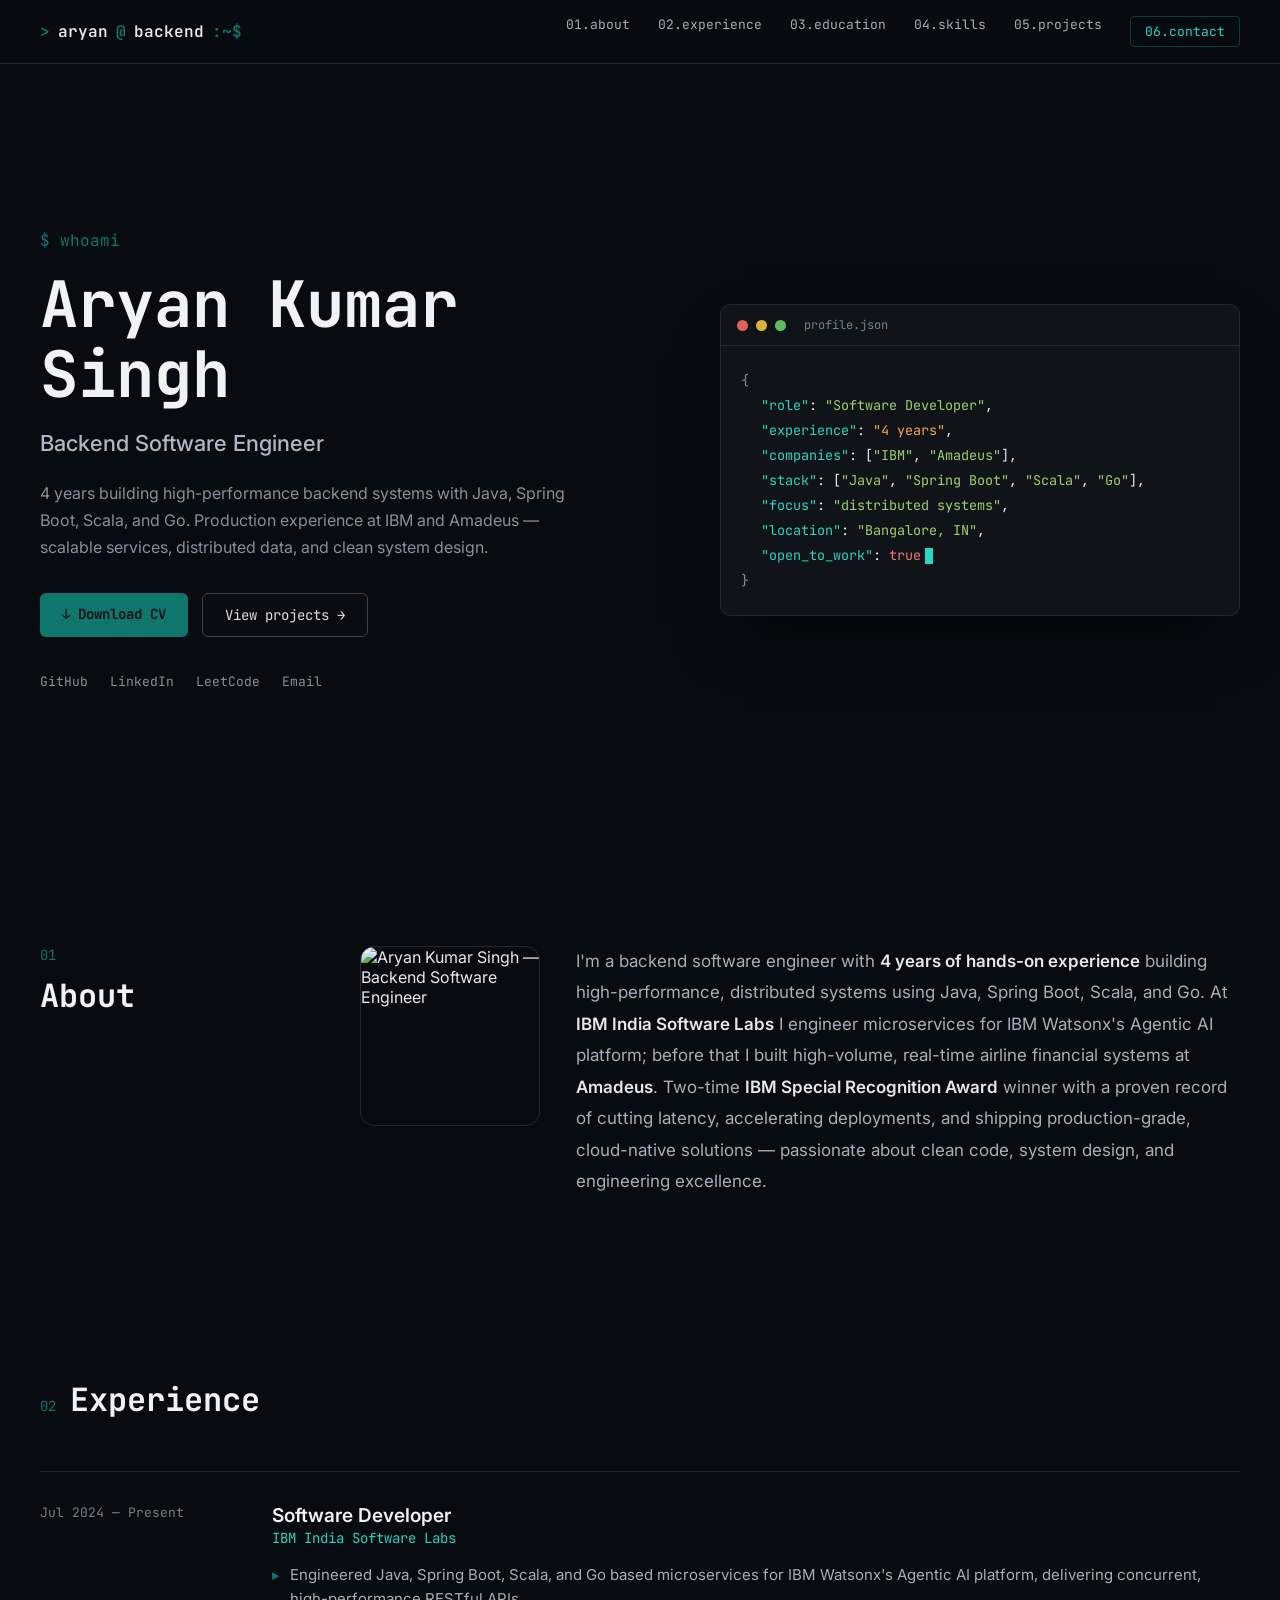
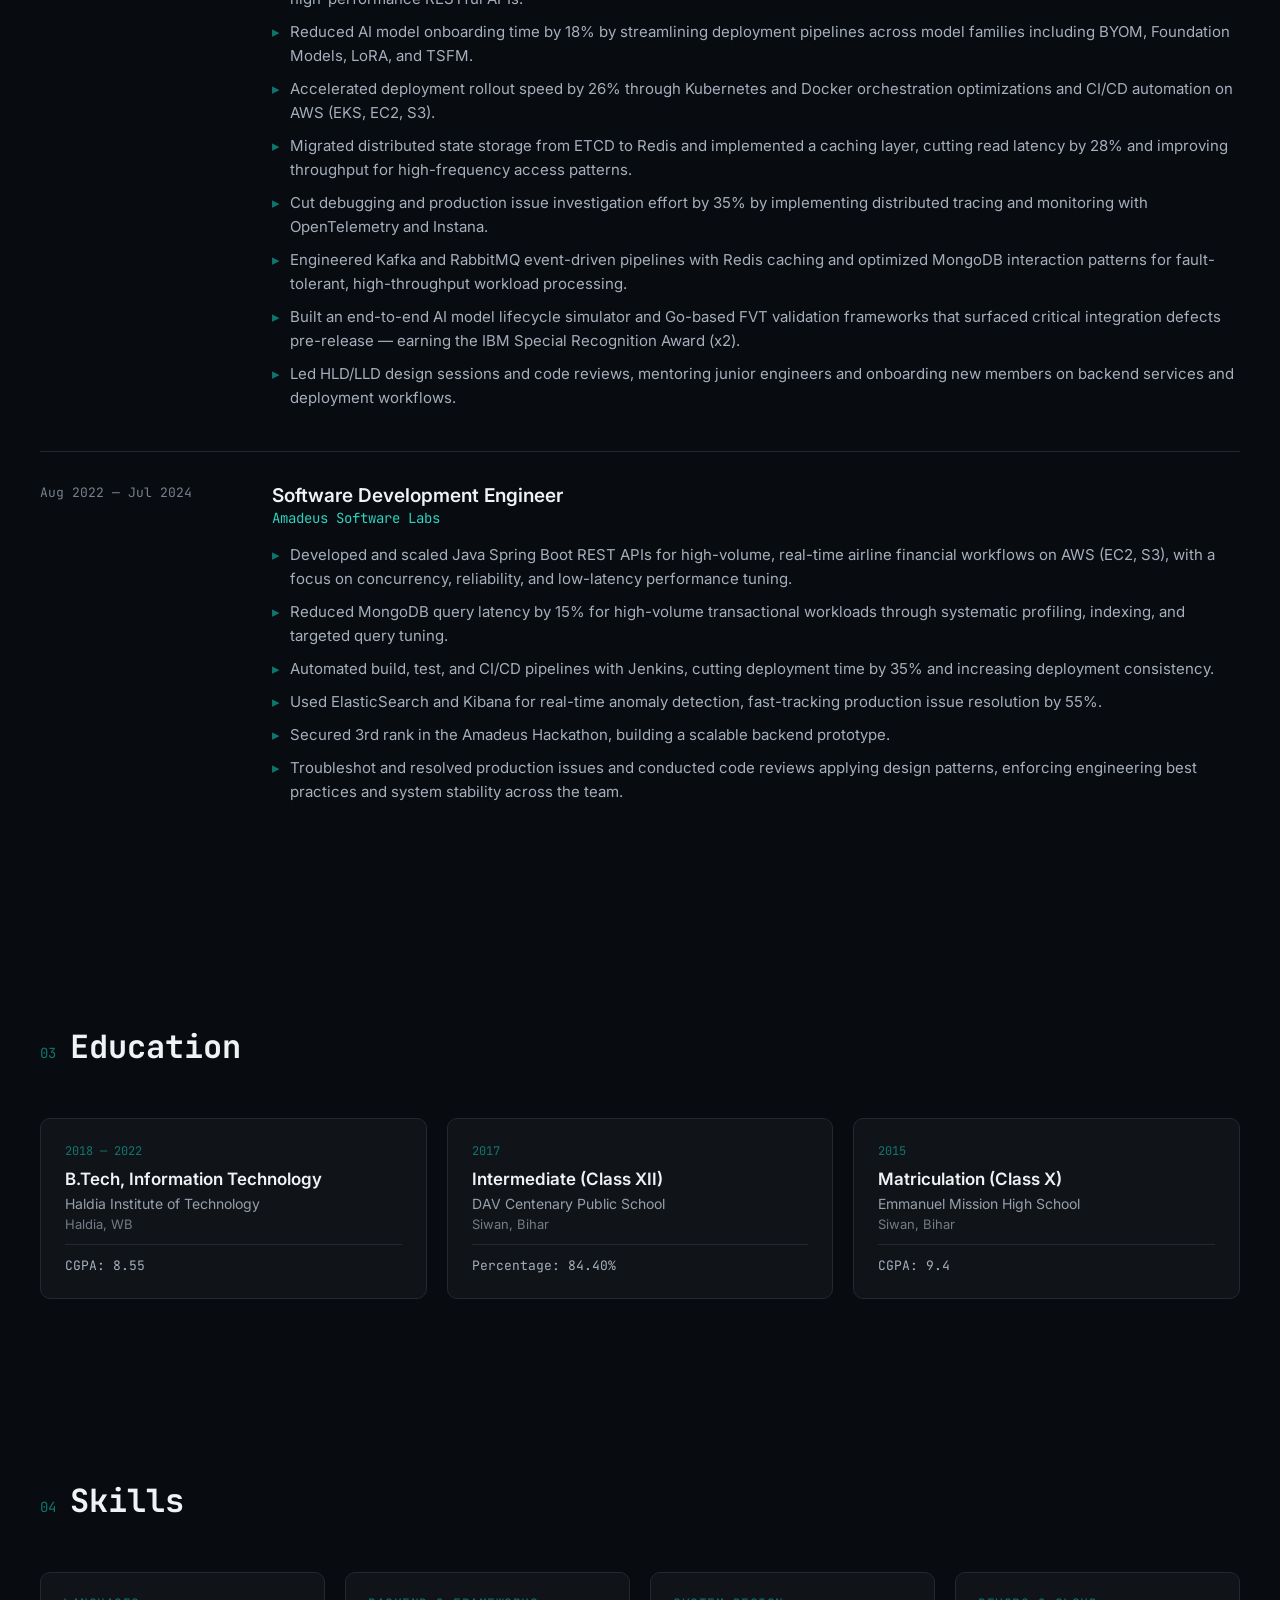
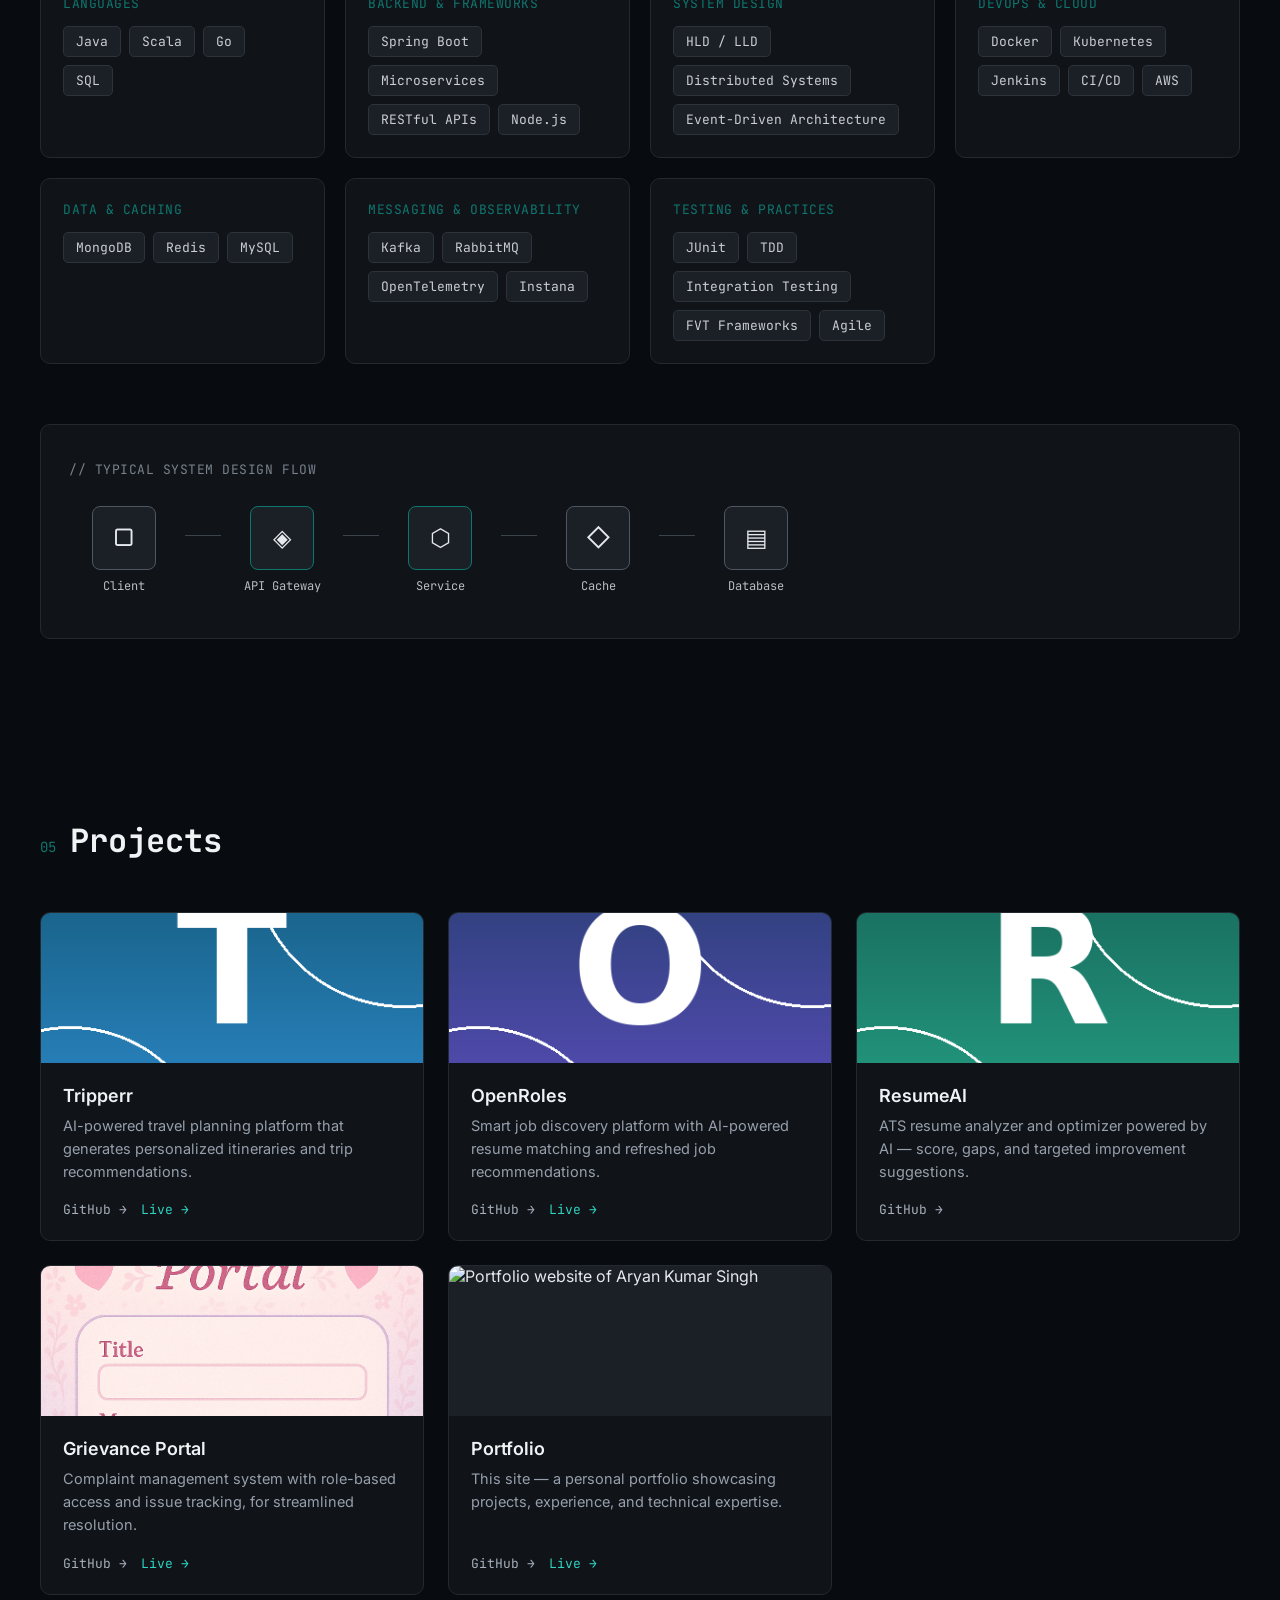
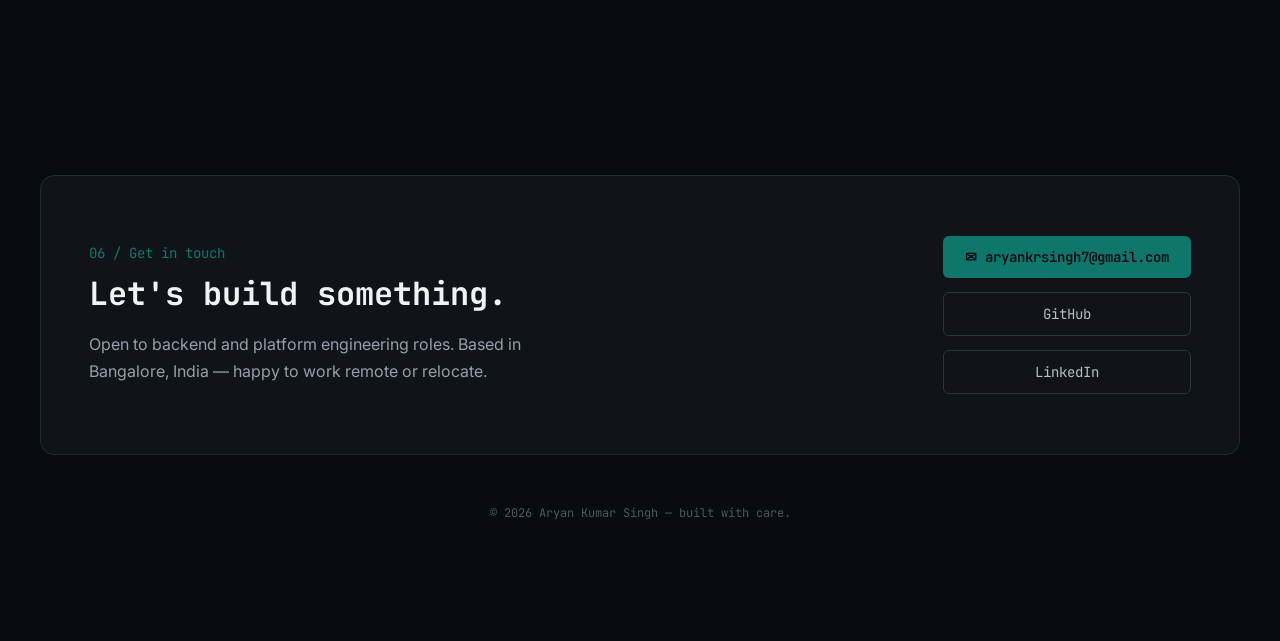
==== commit 82a3d642: "Redesign: terminal-inspired dark theme from Claude Design - Convert x-dc design export to static HTM" ====
--- a/docs/index.html
+++ b/docs/index.html
@@ -62,440 +62,358 @@
     }
     </script>
 
+    <link rel="preconnect" href="https://fonts.googleapis.com">
+    <link rel="preconnect" href="https://fonts.gstatic.com" crossorigin>
+    <link href="https://fonts.googleapis.com/css2?family=JetBrains+Mono:wght@400;500;600;700&family=Inter:wght@400;500;600;700&display=swap"
+        rel="stylesheet">
     <link rel="stylesheet" href="style.css">
-    <link rel="stylesheet" href="https://cdnjs.cloudflare.com/ajax/libs/font-awesome/5.15.3/css/all.min.css" />
-    <script src="https://code.jquery.com/jquery-3.5.1.min.js"></script>
-    <link rel="stylesheet" href="https://use.fontawesome.com/releases/v5.6.3/css/all.css"
-        integrity="sha384-UHRtZLI+pbxtHCWp1t77Bi1L4ZtiqrqD80Kn4Z8NTSRyMA2Fd33n5dQ8lWUE00s/" crossorigin="anonymous">
-    <script src="https://kit.fontawesome.com/3e587aac7c.js" crossorigin="anonymous"></script>
-    <script src="https://kit.fontawesome.com/a076d05399.js"></script>
-
-    <script src="https://cdnjs.cloudflare.com/ajax/libs/typed.js/2.0.11/typed.min.js"></script>
-    <script src="https://cdnjs.cloudflare.com/ajax/libs/waypoints/4.0.1/jquery.waypoints.min.js"></script>
-    <script src="https://cdnjs.cloudflare.com/ajax/libs/OwlCarousel2/2.3.4/owl.carousel.min.js"></script>
-    <link rel="stylesheet"
-        href="https://cdnjs.cloudflare.com/ajax/libs/OwlCarousel2/2.3.4/assets/owl.carousel.min.css" />
-
 </head>
 
 <body>
-    <div class="scroll-up-btn">
-        <i class="fas fa-angle-up"></i>
-    </div>
-    <nav class="navbar">
-        <div class="max-width">
-            <div class="logo"><a href="#">Portfo<span>lio.</span></a></div>
-            <ul class="menu">
-                <li><a href="#home" class="menu-btn">Home</a></li>
-                <li><a href="#about" class="menu-btn">About</a></li>
-                <li><a href="#experience" class="menu-btn">Experience</a></li>
-                <li><a href="#services" class="menu-btn">Education</a></li>
-                <li><a href="#skills" class="menu-btn">Skills</a></li>
-                <li><a href="#teams" class="menu-btn">Projects</a></li>
-                <li><a href="#contact" class="menu-btn">Contact</a></li>
-            </ul>
-            <div class="menu-btn">
-                <i class="fas fa-bars"></i>
-            </div>
+
+    <!-- NAV -->
+    <nav class="nav">
+        <div class="nav-logo"><span>&gt;</span>aryan<span>@</span>backend<span>:~$</span></div>
+        <div class="nav-links">
+            <a href="#about">01.about</a>
+            <a href="#experience">02.experience</a>
+            <a href="#education">03.education</a>
+            <a href="#skills">04.skills</a>
+            <a href="#projects">05.projects</a>
+            <a href="#contact" class="nav-cta">06.contact</a>
         </div>
     </nav>
 
-    <!-- home section start -->
-    <section class="home" id="home">
-        <div class="max-width">
-            <div class="home-content">
-                <div class="text-1">Hello, I am</div>
-                <div class="text-2">Aryan Singh</div>
-                <div class="text-3">And I'm <span class="typing"></span></div>
-                <a href="https://www.linkedin.com/in/aryan-singh07/" target="_blank"><i
-                        class="fa-brands fa-linkedin"></i></a>
-                <a href="https://leetcode.com/fierce/" target="_blank"><i class="fa-solid fa-code"></i></a>
-                <a href="mailto:aryankrsingh7@gmail.com?" target="_blank"><i class="fa-solid fa-envelope"></i></a>
-                <a href="https://github.com/fiercearyan" target="_blank"><i class="fa-brands fa-github"></i></a>
-            </div>
-        </div>
-    </section>
-
-    <!-- about section start -->
-    <section class="about" id="about">
-        <div class="max-width">
-            <h2 class="title">About me</h2>
-            <div class="about-content">
-                <div class="column left">
-                    <img src="images/profile-photo.jpg" alt="Aryan Kumar Singh — Backend Software Engineer">
-                </div>
-                <div class="column right">
-                    <div class="text">I'm Aryan and I'm <span class="typing-2"></span></div>
-                    <p>
-                        Backend Software Engineer with 4 years of experience building high-performance, distributed
-                        systems using Java, Spring Boot, Scala, and Go. Currently at IBM India Software Labs, engineering
-                        microservices for IBM Watsonx's Agentic AI platform; previously built high-volume, real-time
-                        airline financial systems at Amadeus. Two-time IBM Special Recognition Award winner with a
-                        proven record of cutting latency, accelerating deployments, and shipping production-grade,
-                        cloud-native solutions on Kubernetes and AWS. Passionate about system design, clean code, and
-                        engineering excellence.
-                    </p>
-                    <a href="Aryan_Kumar_Singh_Resume.pdf" target="_blank">Download CV</a>
-                </div>
-            </div>
-        </div>
-    </section>
-
-    <!-- Experience section start -->
-    <section class="experience" id="experience">
-        <div class="max-width">
-            <h2 class="title">Experience</h2>
-            <div class="exp-content">
-                <div class="card">
-                    <div class="box">
-                        <div class="text" style="text-decoration: underline;">IBM India Software Labs</div>
-                        <p style="font-weight: 600">Jul 2024 - Present</p>
-                        <p>Software Developer</p>
-                    </div>
-                    <div class="details">
-                        <ul>
-                            <li>Engineered Java, Spring Boot, Scala, and Go based microservices for IBM Watsonx's
-                                Agentic AI platform, delivering concurrent, high-performance RESTful APIs.</li>
-                            <li>Reduced AI model onboarding time by 18% by streamlining deployment pipelines across
-                                model families including BYOM, Foundation Models, LoRA, and TSFM.</li>
-                            <li>Accelerated deployment rollout speed by 26% through Kubernetes and Docker orchestration
-                                optimizations and CI/CD automation on AWS (EKS, EC2, S3).</li>
-                            <li>Migrated distributed state storage from ETCD to Redis and implemented a caching layer,
-                                cutting read latency by 28% and improving throughput for high-frequency access
-                                patterns.</li>
-                            <li>Cut debugging and production issue investigation effort by 35% by implementing
-                                distributed tracing and monitoring with OpenTelemetry and Instana.</li>
-                            <li>Engineered Kafka and RabbitMQ event-driven pipelines with Redis caching and optimized
-                                MongoDB interaction patterns for fault-tolerant, high-throughput workload processing.</li>
-                            <li>Built an end-to-end AI model lifecycle simulator and Go-based FVT validation frameworks
-                                that surfaced critical integration defects pre-release — earning the IBM Special
-                                Recognition Award (x2).</li>
-                            <li>Led HLD/LLD design sessions and code reviews, mentoring junior engineers and onboarding
-                                new members on backend services and deployment workflows.</li>
-                        </ul>
-                    </div>
-                </div>
-                <div class="card">
-                    <div class="box">
-                        <div class="text" style="text-decoration: underline;">Amadeus Software Labs</div>
-                        <p style="font-weight: 600;">Aug 2022 - Jul 2024</p>
-                        <p>Software Development Engineer</p>
-                    </div>
-                    <div class="details">
-                        <ul>
-                            <li>Developed and scaled Java Spring Boot REST APIs for high-volume, real-time airline
-                                financial workflows on AWS (EC2, S3), with a focus on concurrency, reliability, and
-                                low-latency performance tuning.</li>
-                            <li>Reduced MongoDB query latency by 15% for high-volume transactional workloads through
-                                systematic profiling, indexing, and targeted query tuning.</li>
-                            <li>Automated build, test, and CI/CD pipelines with Jenkins, cutting deployment time by 35%
-                                and increasing deployment consistency.</li>
-                            <li>Used ElasticSearch and Kibana for real-time anomaly detection, fast-tracking production
-                                issue resolution by 55%.</li>
-                            <li>Secured 3rd rank in the Amadeus Hackathon, building a scalable backend prototype.</li>
-                            <li>Troubleshot and resolved production issues and conducted code reviews applying design
-                                patterns, enforcing engineering best practices and system stability across the team.</li>
-                        </ul>
-                    </div>
-                </div>
-            </div>
-        </div>
-    </section>
-
-    <!-- services section start -->
-    <section class="services" id="services">
-        <div class="max-width">
-            <h2 class="title">Education</h2>
-            <div class="serv-content">
-                <div class="card">
-                    <div class="box">
-                        <i class="fa-solid fa-building-columns"></i>
-                        <div class="text" style="text-decoration: underline;">Graduation</div>
-                        <p style="font-weight: 700;">B.Tech in Information Technology<br>Haldia Institute of Technology<br>Haldia, WB</p>
-                        <p>2018-22</p>
-                        <p>CGPA: 8.55</p>
-                    </div>
-                </div>
-                <div class="card">
-                    <div class="box">
-                        <i class="fa-solid fa-school"></i>
-                        <div class="text" style="text-decoration: underline;">Intermediate</div>
-                        <p style="font-weight: 700;">DAV Centenary Public School<br>Siwan, Bihar</p>
-                        <p>2017</p>
-                        <p>Percentage: 84.40</p>
-                    </div>
-                </div>
-                <div class="card">
-                    <div class="box">
-                        <i class="fa-solid fa-school-flag"></i>
-                        <div class="text" style="text-decoration: underline;"> Matriculation</div>
-                        <p style="font-weight: 700;">Emmanuel Mission High School<br>Siwan, Bihar</p>
-                        <p>2015</p>
-                        <p>CGPA: 9.4</p>
-                    </div>
-                </div>
-            </div>
-        </div>
-    </section>
-
-    <!-- skills section start -->
-    <section class="skills" id="skills">
-        <div class="max-width">
-            <h2 class="title">Skills</h2>
-            <div class="skills-content">
-                <div class="column left">
-                    <div class="text">I have knowledge about <span class="typing-3" style="color: #3191d6;"></span></div>
-                    <p>I started my journey with Java as my core programming language, and over time my curiosity pushed me to explore more powerful backend technologies.
-                        <br>Working on real-world systems at IBM and Amadeus, I picked up Scala for scalable services and Go for its performance and simplicity in microservice architectures, building RESTful APIs with Spring Boot along the way.
-                        <br>As I moved into containerized environments, I became comfortable with Docker and Kubernetes, deploying to AWS (EKS, EC2, S3) and automating CI/CD with Jenkins and Git.
-                        <br>Designing distributed backends taught me event-driven architecture with Kafka and RabbitMQ, high-speed caching with Redis, and flexible document storage with MongoDB — plus observability with OpenTelemetry and Instana.
-                        <br>Over time, I developed a strong foundation in System Design (HLD/LLD), which helps me build reliable, high-performance architectures that handle real production workloads.
-                    </p>
-                    <a href="https://github.com/fiercearyan" target="_blank">Visit GitHub</a>
-                </div>
-                <div class="column right">
-                    <div class="bars">
-                        <div class="info">
-                            <span>JAVA</span>
-                        </div>
-                        <div class="line java"></div>
-                    </div>
-                    <div class="bars">
-                        <div class="info">
-                            <span>Spring Boot</span>
-                        </div>
-                        <div class="line sb"></div>
-                    </div>
-                    <div class="bars">
-                        <div class="info">
-                            <span>Go</span>
-                        </div>
-                        <div class="line go"></div>
-                    </div>
-                    <div class="bars">
-                        <div class="info">
-                            <span>Scala</span>
-                        </div>
-                        <div class="line scala"></div>
-                    </div>
-                    <div class="bars">
-                        <div class="info">
-                            <span>Microservice</span>
-                        </div>
-                        <div class="line ms"></div>
-                    </div>
-                    <div class="bars">
-                        <div class="info">
-                            <span>System Design</span>
-                        </div>
-                        <div class="line sd"></div>
-                    </div>
-                    <div class="bars">
-                        <div class="info">
-                            <span>Docker</span>
-                        </div>
-                        <div class="line docker"></div>
-                    </div>
-                    <div class="bars">
-                        <div class="info">
-                            <span>Kubernetes</span>
-                        </div>
-                        <div class="line k8s"></div>
-                    </div>
-                    <div class="bars">
-                        <div class="info">
-                            <span>AWS</span>
-                        </div>
-                        <div class="line aws"></div>
-                    </div>
-                    <div class="bars">
-                        <div class="info">
-                            <span>Kafka</span>
-                        </div>
-                        <div class="line kafka"></div>
-                    </div>
-                    <div class="bars">
-                        <div class="info">
-                            <span>Redis</span>
-                        </div>
-                        <div class="line redis"></div>
-                    </div>
-                    <div class="bars">
-                        <div class="info">
-                            <span>MongoDB</span>
-                        </div>
-                        <div class="line mdb"></div>
-                    </div>
-                    <div class="bars">
-                        <div class="info">
-                            <span>Jenkins</span>
-                        </div>
-                        <div class="line jenkins"></div>
-                    </div>
-                    <div class="bars">
-                        <div class="info">
-                            <span>Git</span>
-                        </div>
-                        <div class="line git"></div>
-                    </div>
-                </div>
-            </div>
-        </div>
-    </section>
-
-    <!-- projects section start -->
-    <section class="teams" id="teams">
-        <div class="max-width">
-            <h2 class="title">Projects</h2>
-            <div class="carousel owl-carousel">
-                <div class="card">
-                    <div class="box">
-                        <img src="images/tripperr.png" alt="Tripperr — AI-powered travel planner">
-                        <div class="text">Tripperr</div>
-                        <p>AI-powered travel planner</p>
-                        <p>Personalized itineraries & trip recommendations</p>
-                    </div>
-                    <div class="proj-btn">
-                        <div class="proj-btns">
-                            <a href="https://github.com/Trip-perr/tripperr-backend" target="_blank">GitHub</a>
-                        </div>
-                        <div class="proj-btns">
-                            <a href="https://www.tripperr.in" target="_blank">Live</a>
-                        </div>
-                    </div>
-                </div>
-                <div class="card">
-                    <div class="box">
-                        <img src="images/openroles.png" alt="OpenRoles — AI-powered job discovery platform">
-                        <div class="text">OpenRoles</div>
-                        <p>Smart job discovery platform</p>
-                        <p>Resume matching & AI recommendations</p>
-                    </div>
-                    <div class="proj-btn">
-                        <div class="proj-btns">
-                            <a href="https://github.com/fiercearyan/RefreshedJobs" target="_blank">GitHub</a>
-                        </div>
-                        <div class="proj-btns">
-                            <a href="https://refreshed-jobs.vercel.app/" target="_blank">Live</a>
-                        </div>
-                    </div>
-                </div>
-                <div class="card">
-                    <div class="box">
-                        <img src="images/resumeai.png" alt="ResumeAI — ATS resume analyzer and optimizer">
-                        <div class="text">ResumeAI</div>
-                        <p>ATS resume analyzer & optimizer</p>
-                        <p>Powered by AI</p>
-                    </div>
-                    <div class="proj-btn">
-                        <div class="proj-btns">
-                            <a href="https://github.com/fiercearyan/ResumeAI" target="_blank">GitHub</a>
-                        </div>
-                    </div>
-                </div>
-                <div class="card">
-                    <div class="box">
-                        <img src="images/gp.png" alt="Grievance Portal — complaint management system">
-                        <div class="text">Grievance Portal</div>
-                        <p>Complaint management system</p>
-                        <p>Role-based access & issue tracking</p>
-                    </div>
-                    <div class="proj-btn">
-                        <div class="proj-btns">
-                            <a href="https://github.com/fiercearyan/grievance-portal" target="_blank">GitHub</a>
-                        </div>
-                        <div class="proj-btns">
-                            <a href="https://fiercearyan.github.io/grievance-portal/" target="_blank">Live</a>
-                        </div>
-                    </div>
-                </div>
-                <div class="card">
-                    <div class="box">
-                        <img src="images/man.jpg" alt="Portfolio website of Aryan Kumar Singh">
-                        <div class="text">Portfolio</div>
-                        <p>This website particularly</p>
-                        <p>This is where you are!!</p>
-                    </div>
-                    <div class="proj-btn">
-                        <div class="proj-btns">
-                            <a href="https://github.com/fiercearyan/Portfolio" target="_blank">GitHub</a>
-                        </div>
-                        <div class="proj-btns">
-                            <a href="https://fiercearyan.github.io/Portfolio/" target="_blank">Live</a>
-                        </div>
-                    </div>
-                </div>
-            </div>
-        </div>
-    </section>
-
-    <!-- contact section start -->
-    <section class="contact" id="contact">
-        <div class="max-width">
-            <h2 class="title">Contact me</h2>
-            <div class="contact-content">
-                <div class="column left">
-                    <div class="text">
-                        <p>
-                            Open to exciting backend and platform engineering opportunities. Let's connect!
-                        </p>
-                    </div>
-
-                    <div class="icons">
-                        <div class="row">
-                            <i class="fas fa-user"></i>
-                            <div class="info">
-                                <div class="head">Name</div>
-                                <div class="sub-title">Aryan Kumar Singh</div>
-                            </div>
-                        </div>
-                        <div class="row">
-                            <i class="fas fa-map-marker-alt"></i>
-                            <div class="info">
-                                <div class="head">Address</div>
-                                <div class="sub-title">Bangalore, India</div>
-                            </div>
-                        </div>
-                        <div class="row">
-                            <i class="fas fa-envelope"></i>
-                            <div class="info">
-                                <div class="head">Email</div>
-                                <div class="sub-title">aryankrsingh7@gmail.com</div>
-                            </div>
-                        </div>
-                    </div>
-                </div>
-                <div class="column right">
-                    <div class="text">Message me</div>
-                    <form id="contact-form">
-                        <div class="fields">
-                            <div class="field name">
-                                <input type="text" name="name" placeholder="Name" required>
-                            </div>
-                            <div class="field email">
-                                <input type="email" name="email" placeholder="Email" required>
-                            </div>
-                        </div>
-                        <div class="field">
-                            <input type="text" name="subject" placeholder="Subject" required>
-                        </div>
-                        <div class="field textarea">
-                            <textarea name="message" cols="30" rows="10" placeholder="Your Message..."
-                                required></textarea>
-                        </div>
-                        <div class="button-area">
-                            <button type="submit">Send message</button>
-                        </div>
-                    </form>
-                </div>
-            </div>
-        </div>
-    </section>
-
-    <!-- footer section start -->
-    <footer>
-        <span>Created By <a href="#">Aryan</a></span>
-    </footer>
+    <!-- HERO -->
+    <section class="hero" id="home">
+        <div class="hero-left">
+            <div class="hero-prompt">$ whoami</div>
+            <h1>Aryan Kumar<br>Singh</h1>
+            <div class="hero-role">Backend Software Engineer</div>
+            <p class="hero-blurb">
+                4 years building high-performance backend systems with Java, Spring Boot, Scala, and Go.
+                Production experience at IBM and Amadeus — scalable services, distributed data, and clean
+                system design.
+            </p>
+            <div class="hero-btns">
+                <a class="btn-primary" href="Aryan_Kumar_Singh_Resume.pdf" target="_blank" rel="noopener">↓ Download CV</a>
+                <a class="btn-ghost" href="#projects">View projects →</a>
+            </div>
+            <div class="hero-socials">
+                <a href="https://github.com/fiercearyan" target="_blank" rel="noopener">GitHub</a>
+                <a href="https://www.linkedin.com/in/aryan-singh07/" target="_blank" rel="noopener">LinkedIn</a>
+                <a href="https://leetcode.com/fierce/" target="_blank" rel="noopener">LeetCode</a>
+                <a href="mailto:aryankrsingh7@gmail.com">Email</a>
+            </div>
+        </div>
+
+        <div class="hero-right">
+            <div class="term">
+                <div class="term-bar">
+                    <div class="term-dot r"></div>
+                    <div class="term-dot y"></div>
+                    <div class="term-dot g"></div>
+                    <div class="term-file">profile.json</div>
+                </div>
+                <div class="term-body">
+                    <div><span class="pc">{</span></div>
+                    <div class="ind"><span class="pk">"role"</span>: <span class="pv">"Software Developer"</span>,</div>
+                    <div class="ind"><span class="pk">"experience"</span>: <span class="pn">"4 years"</span>,</div>
+                    <div class="ind"><span class="pk">"companies"</span>: [<span class="pv">"IBM"</span>, <span class="pv">"Amadeus"</span>],</div>
+                    <div class="ind"><span class="pk">"stack"</span>: [<span class="pv">"Java"</span>, <span class="pv">"Spring Boot"</span>, <span class="pv">"Scala"</span>, <span class="pv">"Go"</span>],</div>
+                    <div class="ind"><span class="pk">"focus"</span>: <span class="pv">"distributed systems"</span>,</div>
+                    <div class="ind"><span class="pk">"location"</span>: <span class="pv">"Bangalore, IN"</span>,</div>
+                    <div class="ind"><span class="pk">"open_to_work"</span>: <span class="pb">true</span><span class="cursor"></span></div>
+                    <div><span class="pc">}</span></div>
+                </div>
+            </div>
+        </div>
+    </section>
+
+    <!-- ABOUT -->
+    <section class="section about-wrap" id="about">
+        <div class="about-label">
+            <span class="section-num">01</span>
+            <h2 class="section-title">About</h2>
+        </div>
+        <div class="about-body">
+            <img class="about-photo" src="images/profile-photo.jpg" alt="Aryan Kumar Singh — Backend Software Engineer">
+            <p>
+                I'm a backend software engineer with <strong>4 years of hands-on experience</strong> building
+                high-performance, distributed systems using Java, Spring Boot, Scala, and Go. At
+                <strong>IBM India Software Labs</strong> I engineer microservices for IBM Watsonx's Agentic AI
+                platform; before that I built high-volume, real-time airline financial systems at
+                <strong>Amadeus</strong>. Two-time <strong>IBM Special Recognition Award</strong> winner with a
+                proven record of cutting latency, accelerating deployments, and shipping production-grade,
+                cloud-native solutions — passionate about clean code, system design, and engineering excellence.
+            </p>
+        </div>
+    </section>
+
+    <!-- EXPERIENCE -->
+    <section class="section" id="experience">
+        <div class="section-head">
+            <div class="section-num">02</div>
+            <h2 class="section-title">Experience</h2>
+        </div>
+        <div>
+            <div class="job">
+                <div class="job-period">Jul 2024 — Present</div>
+                <div class="job-main">
+                    <div class="job-role">Software Developer</div>
+                    <div class="job-company">IBM India Software Labs</div>
+                    <div class="job-bullet"><span class="tick">▸</span><span>Engineered Java, Spring Boot, Scala, and Go based microservices for IBM Watsonx's Agentic AI platform, delivering concurrent, high-performance RESTful APIs.</span></div>
+                    <div class="job-bullet"><span class="tick">▸</span><span>Reduced AI model onboarding time by 18% by streamlining deployment pipelines across model families including BYOM, Foundation Models, LoRA, and TSFM.</span></div>
+                    <div class="job-bullet"><span class="tick">▸</span><span>Accelerated deployment rollout speed by 26% through Kubernetes and Docker orchestration optimizations and CI/CD automation on AWS (EKS, EC2, S3).</span></div>
+                    <div class="job-bullet"><span class="tick">▸</span><span>Migrated distributed state storage from ETCD to Redis and implemented a caching layer, cutting read latency by 28% and improving throughput for high-frequency access patterns.</span></div>
+                    <div class="job-bullet"><span class="tick">▸</span><span>Cut debugging and production issue investigation effort by 35% by implementing distributed tracing and monitoring with OpenTelemetry and Instana.</span></div>
+                    <div class="job-bullet"><span class="tick">▸</span><span>Engineered Kafka and RabbitMQ event-driven pipelines with Redis caching and optimized MongoDB interaction patterns for fault-tolerant, high-throughput workload processing.</span></div>
+                    <div class="job-bullet"><span class="tick">▸</span><span>Built an end-to-end AI model lifecycle simulator and Go-based FVT validation frameworks that surfaced critical integration defects pre-release — earning the IBM Special Recognition Award (x2).</span></div>
+                    <div class="job-bullet"><span class="tick">▸</span><span>Led HLD/LLD design sessions and code reviews, mentoring junior engineers and onboarding new members on backend services and deployment workflows.</span></div>
+                </div>
+            </div>
+            <div class="job">
+                <div class="job-period">Aug 2022 — Jul 2024</div>
+                <div class="job-main">
+                    <div class="job-role">Software Development Engineer</div>
+                    <div class="job-company">Amadeus Software Labs</div>
+                    <div class="job-bullet"><span class="tick">▸</span><span>Developed and scaled Java Spring Boot REST APIs for high-volume, real-time airline financial workflows on AWS (EC2, S3), with a focus on concurrency, reliability, and low-latency performance tuning.</span></div>
+                    <div class="job-bullet"><span class="tick">▸</span><span>Reduced MongoDB query latency by 15% for high-volume transactional workloads through systematic profiling, indexing, and targeted query tuning.</span></div>
+                    <div class="job-bullet"><span class="tick">▸</span><span>Automated build, test, and CI/CD pipelines with Jenkins, cutting deployment time by 35% and increasing deployment consistency.</span></div>
+                    <div class="job-bullet"><span class="tick">▸</span><span>Used ElasticSearch and Kibana for real-time anomaly detection, fast-tracking production issue resolution by 55%.</span></div>
+                    <div class="job-bullet"><span class="tick">▸</span><span>Secured 3rd rank in the Amadeus Hackathon, building a scalable backend prototype.</span></div>
+                    <div class="job-bullet"><span class="tick">▸</span><span>Troubleshot and resolved production issues and conducted code reviews applying design patterns, enforcing engineering best practices and system stability across the team.</span></div>
+                </div>
+            </div>
+        </div>
+    </section>
+
+    <!-- EDUCATION -->
+    <section class="section" id="education">
+        <div class="section-head">
+            <div class="section-num">03</div>
+            <h2 class="section-title">Education</h2>
+        </div>
+        <div class="edu-grid">
+            <div class="edu-card">
+                <div class="edu-period">2018 — 2022</div>
+                <div class="edu-degree">B.Tech, Information Technology</div>
+                <div class="edu-school">Haldia Institute of Technology</div>
+                <div class="edu-loc">Haldia, WB</div>
+                <div class="edu-detail">CGPA: 8.55</div>
+            </div>
+            <div class="edu-card">
+                <div class="edu-period">2017</div>
+                <div class="edu-degree">Intermediate (Class XII)</div>
+                <div class="edu-school">DAV Centenary Public School</div>
+                <div class="edu-loc">Siwan, Bihar</div>
+                <div class="edu-detail">Percentage: 84.40%</div>
+            </div>
+            <div class="edu-card">
+                <div class="edu-period">2015</div>
+                <div class="edu-degree">Matriculation (Class X)</div>
+                <div class="edu-school">Emmanuel Mission High School</div>
+                <div class="edu-loc">Siwan, Bihar</div>
+                <div class="edu-detail">CGPA: 9.4</div>
+            </div>
+        </div>
+    </section>
+
+    <!-- SKILLS -->
+    <section class="section" id="skills">
+        <div class="section-head">
+            <div class="section-num">04</div>
+            <h2 class="section-title">Skills</h2>
+        </div>
+
+        <div class="skill-grid">
+            <div class="skill-card">
+                <div class="skill-name">Languages</div>
+                <div class="skill-chips">
+                    <div class="chip">Java</div>
+                    <div class="chip">Scala</div>
+                    <div class="chip">Go</div>
+                    <div class="chip">SQL</div>
+                </div>
+            </div>
+            <div class="skill-card">
+                <div class="skill-name">Backend & Frameworks</div>
+                <div class="skill-chips">
+                    <div class="chip">Spring Boot</div>
+                    <div class="chip">Microservices</div>
+                    <div class="chip">RESTful APIs</div>
+                    <div class="chip">Node.js</div>
+                </div>
+            </div>
+            <div class="skill-card">
+                <div class="skill-name">System Design</div>
+                <div class="skill-chips">
+                    <div class="chip">HLD / LLD</div>
+                    <div class="chip">Distributed Systems</div>
+                    <div class="chip">Event-Driven Architecture</div>
+                </div>
+            </div>
+            <div class="skill-card">
+                <div class="skill-name">DevOps & Cloud</div>
+                <div class="skill-chips">
+                    <div class="chip">Docker</div>
+                    <div class="chip">Kubernetes</div>
+                    <div class="chip">Jenkins</div>
+                    <div class="chip">CI/CD</div>
+                    <div class="chip">AWS</div>
+                </div>
+            </div>
+            <div class="skill-card">
+                <div class="skill-name">Data & Caching</div>
+                <div class="skill-chips">
+                    <div class="chip">MongoDB</div>
+                    <div class="chip">Redis</div>
+                    <div class="chip">MySQL</div>
+                </div>
+            </div>
+            <div class="skill-card">
+                <div class="skill-name">Messaging & Observability</div>
+                <div class="skill-chips">
+                    <div class="chip">Kafka</div>
+                    <div class="chip">RabbitMQ</div>
+                    <div class="chip">OpenTelemetry</div>
+                    <div class="chip">Instana</div>
+                </div>
+            </div>
+            <div class="skill-card">
+                <div class="skill-name">Testing & Practices</div>
+                <div class="skill-chips">
+                    <div class="chip">JUnit</div>
+                    <div class="chip">TDD</div>
+                    <div class="chip">Integration Testing</div>
+                    <div class="chip">FVT Frameworks</div>
+                    <div class="chip">Agile</div>
+                </div>
+            </div>
+        </div>
+
+        <div class="arch">
+            <div class="arch-label">// typical system design flow</div>
+            <div class="arch-flow">
+                <div class="arch-node-wrap">
+                    <div class="arch-node">
+                        <div class="arch-icon">▢</div>
+                        <div class="arch-node-label">Client</div>
+                    </div>
+                    <div class="arch-line"></div>
+                </div>
+                <div class="arch-node-wrap">
+                    <div class="arch-node">
+                        <div class="arch-icon hot">◈</div>
+                        <div class="arch-node-label">API Gateway</div>
+                    </div>
+                    <div class="arch-line"></div>
+                </div>
+                <div class="arch-node-wrap">
+                    <div class="arch-node">
+                        <div class="arch-icon hot">⬡</div>
+                        <div class="arch-node-label">Service</div>
+                    </div>
+                    <div class="arch-line"></div>
+                </div>
+                <div class="arch-node-wrap">
+                    <div class="arch-node">
+                        <div class="arch-icon">◇</div>
+                        <div class="arch-node-label">Cache</div>
+                    </div>
+                    <div class="arch-line"></div>
+                </div>
+                <div class="arch-node-wrap">
+                    <div class="arch-node">
+                        <div class="arch-icon">▤</div>
+                        <div class="arch-node-label">Database</div>
+                    </div>
+                </div>
+            </div>
+        </div>
+    </section>
+
+    <!-- PROJECTS -->
+    <section class="section" id="projects">
+        <div class="section-head">
+            <div class="section-num">05</div>
+            <h2 class="section-title">Projects</h2>
+        </div>
+        <div class="proj-grid">
+            <div class="proj-card">
+                <img class="proj-img" src="images/tripperr.png" alt="Tripperr — AI-powered travel planner">
+                <div class="proj-body">
+                    <div class="proj-name">Tripperr</div>
+                    <div class="proj-desc">AI-powered travel planning platform that generates personalized itineraries and trip recommendations.</div>
+                    <div class="proj-links">
+                        <a class="gh" href="https://github.com/Trip-perr/tripperr-backend" target="_blank" rel="noopener">GitHub →</a>
+                        <a class="lv" href="https://www.tripperr.in" target="_blank" rel="noopener">Live →</a>
+                    </div>
+                </div>
+            </div>
+            <div class="proj-card">
+                <img class="proj-img" src="images/openroles.png" alt="OpenRoles — smart job discovery platform">
+                <div class="proj-body">
+                    <div class="proj-name">OpenRoles</div>
+                    <div class="proj-desc">Smart job discovery platform with AI-powered resume matching and refreshed job recommendations.</div>
+                    <div class="proj-links">
+                        <a class="gh" href="https://github.com/fiercearyan/RefreshedJobs" target="_blank" rel="noopener">GitHub →</a>
+                        <a class="lv" href="https://refreshed-jobs.vercel.app/" target="_blank" rel="noopener">Live →</a>
+                    </div>
+                </div>
+            </div>
+            <div class="proj-card">
+                <img class="proj-img" src="images/resumeai.png" alt="ResumeAI — ATS resume analyzer">
+                <div class="proj-body">
+                    <div class="proj-name">ResumeAI</div>
+                    <div class="proj-desc">ATS resume analyzer and optimizer powered by AI — score, gaps, and targeted improvement suggestions.</div>
+                    <div class="proj-links">
+                        <a class="gh" href="https://github.com/fiercearyan/ResumeAI" target="_blank" rel="noopener">GitHub →</a>
+                    </div>
+                </div>
+            </div>
+            <div class="proj-card">
+                <img class="proj-img" src="images/gp.png" alt="Grievance Portal — complaint management system">
+                <div class="proj-body">
+                    <div class="proj-name">Grievance Portal</div>
+                    <div class="proj-desc">Complaint management system with role-based access and issue tracking, for streamlined resolution.</div>
+                    <div class="proj-links">
+                        <a class="gh" href="https://github.com/fiercearyan/grievance-portal" target="_blank" rel="noopener">GitHub →</a>
+                        <a class="lv" href="https://fiercearyan.github.io/grievance-portal/" target="_blank" rel="noopener">Live →</a>
+                    </div>
+                </div>
+            </div>
+            <div class="proj-card">
+                <img class="proj-img" src="images/man.jpg" alt="Portfolio website of Aryan Kumar Singh">
+                <div class="proj-body">
+                    <div class="proj-name">Portfolio</div>
+                    <div class="proj-desc">This site — a personal portfolio showcasing projects, experience, and technical expertise.</div>
+                    <div class="proj-links">
+                        <a class="gh" href="https://github.com/fiercearyan/Portfolio" target="_blank" rel="noopener">GitHub →</a>
+                        <a class="lv" href="https://fiercearyan.github.io/Portfolio/" target="_blank" rel="noopener">Live →</a>
+                    </div>
+                </div>
+            </div>
+        </div>
+    </section>
+
+    <!-- CONTACT -->
+    <section class="section" id="contact" style="padding-bottom: 120px;">
+        <div class="contact-card">
+            <div class="contact-left">
+                <div class="contact-kicker">06 / Get in touch</div>
+                <h2 class="contact-title">Let's build something.</h2>
+                <p class="contact-blurb">Open to backend and platform engineering roles. Based in Bangalore,
+                    India — happy to work remote or relocate.</p>
+            </div>
+            <div class="contact-actions">
+                <button class="btn-primary" id="copy-email" type="button">✉ aryankrsingh7@gmail.com</button>
+                <a href="https://github.com/fiercearyan" target="_blank" rel="noopener">GitHub</a>
+                <a href="https://www.linkedin.com/in/aryan-singh07/" target="_blank" rel="noopener">LinkedIn</a>
+            </div>
+        </div>
+        <div class="footer">© 2026 Aryan Kumar Singh — built with care.</div>
+    </section>
 
     <script src="script.js"></script>
 </body>
--- a/docs/style.css
+++ b/docs/style.css
@@ -1,1007 +1,260 @@
-/*  import google fonts */
-@import url('https://fonts.googleapis.com/css2?family=Poppins:wght@400;500;600;700&family=Ubuntu:wght@400;500;700&display=swap');
-
-*{
-    margin: 0;
-    padding: 0;
-    box-sizing: border-box;
-    text-decoration: none;
-}
-html{
-    scroll-behavior: smooth;
-}
-
-/* custom scroll bar */
-::-webkit-scrollbar {
-    width: 10px;
-}
-::-webkit-scrollbar-track {
-    background: #f1f1f1;
-}
-::-webkit-scrollbar-thumb {
-    background: #888;
-}
-
-::-webkit-scrollbar-thumb:hover {
-    background: #555;
-}
-
-/* all similar content styling codes */
-section{
-    padding: 100px 0;
-}
-.max-width{
-    max-width: 1300px;
-    padding: 0 80px;
-    margin: auto;
-}
-.about, .experience, .timeline, .services, .skills, .teams, .contact, footer{
-    font-family: 'Poppins', sans-serif;
-}
-.about .about-content,
-.timeline .timeline-content,
-.experience .exp-content,
-.services .serv-content,
-.skills .skills-content,
-.contact .contact-content{
-    display: flex;
-    flex-wrap: wrap;
-    align-items: center;
-    justify-content: space-between;
-}
-section .title{
-    position: relative;
-    text-align: center;
-    font-size: 40px;
-    font-weight: 500;
-    margin-bottom: 60px;
-    padding-bottom: 20px;
-    font-family: 'Ubuntu', sans-serif;
-}
-section .title::before{
-    content: "";
-    position: absolute;
-    bottom: 0px;
-    left: 50%;
-    width: 180px;
-    height: 3px;
-    background: #111;
-    transform: translateX(-50%);
-}
-section .title::after{
-    position: absolute;
-    bottom: -8px;
-    left: 50%;
-    font-size: 20px;
-    /* color: crimson; */
-    color: #3191d6;
-    padding: 0 5px;
-    background: #fff;
-    transform: translateX(-50%);
-}
-
-/* navbar styling */
-.navbar{
-    position: fixed;
-    width: 100%;
-    z-index: 999;
-    padding: 30px 0;
-    font-family: 'Ubuntu', sans-serif;
-    transition: all 0.3s ease;
-}
-.navbar.sticky{
-    padding: 15px 0;
-    /* background: #f2f2f2; */
-    background: #2b6777;
-    /* background: crimson; */
-}
-.navbar .max-width{
-    display: flex;
-    align-items: center;
-    justify-content: space-between;
-}
-.navbar .logo a{
-    color: #74dfc8;
-    /* color: #fff; */
-    font-size: 35px;
-    font-weight: 600;
-}
-.navbar .logo a span{
-    /* color: crimson; */
-    color: #2b6777;
-    transition: all 0.3s ease;
-}
-.navbar.sticky .logo a span{
-    color: #fff;
-}
-.navbar .menu li{
-    list-style: none;
-    display: inline-block;
-}
-.navbar .menu li a{
-    display: block;
-    color: #fff;
-    font-size: 18px;
-    font-weight: 500;
-    margin-left: 25px;
-    transition: color 0.3s ease;
-}
-.navbar .menu li a:hover{
-    color: #62c8b2;
-    /* color: crimson; */
-}
-.navbar.sticky .menu li a:hover{
-    color: #fff;
-}
-
-/* menu btn styling */
-.menu-btn{
-    color: #fff;
-    font-size: 23px;
-    cursor: pointer;
-    display: none;
-}
-.scroll-up-btn{
-    position: fixed;
-    height: 45px;
-    width: 42px;
-    background: #3191d6;
-    /* background: crimson; */
-    right: 30px;
-    bottom: 10px;
-    text-align: center;
-    line-height: 45px;
-    color: #fff;
-    z-index: 9999;
-    font-size: 30px;
-    border-radius: 6px;
-    border-bottom-width: 2px;
-    cursor: pointer;
-    opacity: 0;
-    pointer-events: none;
-    transition: all 0.3s ease;
-}
-.scroll-up-btn.show{
-    bottom: 30px;
-    opacity: 1;
-    pointer-events: auto;
-}
-.scroll-up-btn:hover{
-    filter: brightness(90%);
-}
-
-
-/* home section styling */
-.home{
-    display: flex;
-    background: url("images/banner4.jpg") no-repeat center;
-    height: 100vh;
-    color: #fff;
-    min-height: 500px;
-    background-size: cover;
-    background-attachment: fixed;
-    font-family: 'Ubuntu', sans-serif;
-}
-.home .max-width{
-  width: 100%;
-  display: flex;
-}
-.home .max-width .row{
-  margin-right: 0;
-}
-.home .home-content .text-1{
-    font-size: 27px;
-}
-.home .home-content .text-2{
-    font-size: 75px;
-    font-weight: 600;
-    margin-left: -3px;
-}
-.home .home-content .text-3{
-    font-size: 40px;
-    margin: 5px 0;
-}
-.home .home-content .text-3 span{
-    color: #3191d6;
-    /* color: crimson; */
-    font-weight: 500;
-}
-.home .home-content a{
-    display: inline-block;
-    /* background: crimson; */
-    color: #fff;
-    font-size: 28px;
-    /* padding: 12px 36px; */
-    padding-right: 20px ;
-    margin-top: 20px;
-    font-weight: 400;
-    border-radius: 6px;
-    /* border: 2px solid crimson; */
-    transition: all 0.3s ease;
-}
-.home .home-content a:hover{
-    color: #3191d6;
-    /* color: crimson; */
-    background: none;
-}
-
-/* about section styling */
-.about .title::after{
-    content: "";
-}
-.about .about-content .left{
-    width: 45%;
-}
-.about .about-content .left img{
-    height: 400px;
-    width: 400px;
-    object-fit: cover;
-    border-radius: 6px;
-}
-.about .about-content .right{
-    width: 55%;
-}
-.about .about-content .right .text{
-    font-size: 25px;
-    font-weight: 600;
-    margin-bottom: 10px;
-}
-.about .about-content .right .text span{
-    color: #3191d6;
-    /* color: crimson; */
-}
-.about .about-content .right p{
-    text-align: justify;
-}
-.about .about-content .right a{
-    display: inline-block;
-    background: #3191d6;
-    /* background: crimson; */
-    color: #fff;
-    font-size: 20px;
-    font-weight: 500;
-    padding: 10px 30px;
-    margin-top: 20px;
-    border-radius: 6px;
-    border: 2px solid #3191d6;
-    /* border: 2px solid crimson; */
-    transition: all 0.3s ease;
-}
-.about .about-content .right a:hover{
-    color: #3191d6;
-    /* color: crimson; */
-    background: none;
-}
-
-/* experience section styling */
-/* Section */
-.experience {
-  background:#bcc1cd;
-  color:#111;                 /* darker text for contrast */
-  padding:64px 0;
-}
-
-/* Layout: stack cards vertically with space */
-.experience .exp-content{
-  max-width:1200px;
-  margin:0 auto;
-  padding:0 24px;
-  display:flex;
-  flex-direction:column;
-  gap:48px;
-}
-
-/* Card look → full-width pill */
-.experience .exp-content .card{
-  width:100%;
-  background:#eef2f7;         /* light bluish */
-  border-radius:22px;
-  padding:24px 28px;
-  box-shadow:0 18px 30px rgba(0,0,0,.08);
-  transition:transform .15s ease, box-shadow .15s ease;
-}
-.experience .exp-content .card:hover{
-  transform:translateY(-2px);
-  box-shadow:0 24px 40px rgba(0,0,0,.12);
-}
-
-/* Remove underline coming from inline style */
-.experience .exp-content .card .text{
-  text-decoration:none !important;
-}
-
-/* Turn inner box into a 3-column row */
-.experience .exp-content .card .box{
-  display:grid;
-  grid-template-columns: 1fr auto 1fr; /* left | center | right */
-  align-items:center;
-  column-gap:24px;
-}
-
-/* Hide the icon (optional). If you want it, set display:inline-flex and position it before the title. */
-.experience .exp-content .card i{
-  display:none;
-}
-
-/* Left: company name */
-.experience .exp-content .card .text{
-  grid-column:1;
-  font-size:28px;
-  font-weight:800;
-  color:#111;
-  margin:0;
-}
-
-/* Reset p styles */
-.experience .exp-content .card p{
-  margin:0;
-  color:#333;
-  font-size:18px;
-  line-height:1.4;
-}
-
-/* Center: dates = first <p> inside .box */
-.experience .exp-content .card .box p:nth-of-type(1){
-  grid-column:2;
-  font-weight:700;
-  text-align:center;
-}
-
-/* Right: role + location in one line (2nd and 3rd <p>) */
-.experience .exp-content .card .box p:nth-of-type(2),
-.experience .exp-content .card .box p:nth-of-type(3){
-  grid-column:3;      /* put both in same grid cell */
-  grid-row:1;         /* same row so they sit inline */
-  display:inline;     /* inline so they sit side by side */
-  white-space:nowrap;
-  text-align:right;
-  justify-self:end;
-}
-.experience .exp-content .card .box p:nth-of-type(2)::after{
-  content:" ";
-}
-
-/* Make the second card a neutral gray (optional) */
-.experience .exp-content .card:nth-child(2){
-  background:#f6f6f6;
-}
-
-/* Responsive: stack content nicely on small screens */
-@media (max-width: 720px){
-  .experience .exp-content .card .box{
-    grid-template-columns:1fr;
-    row-gap:10px;
-  }
-  .experience .exp-content .card .text,
-  .experience .exp-content .card .box p:nth-of-type(1),
-  .experience .exp-content .card .box p:nth-of-type(2),
-  .experience .exp-content .card .box p:nth-of-type(3){
-    grid-column:1 !important;
-    grid-row:auto;
-    text-align:left;
-    justify-self:start;
-  }
-  .experience .exp-content .card .box p:nth-of-type(2)::after{
-    content:" ";
-  }
-}
-
-.card .top-row {
-  display: grid;
-  grid-template-columns: 1fr auto 1fr;
-  align-items: center;
-  padding-bottom: 10px;
-}
-
-/* Hide details by default */
-.card .details {
-  margin-top: 14px;
-  font-size: 15px;
-  color: #444;
-}
-
-/* Bullet style */
-.card .details ul {
-  padding-left: 18px;
-  margin: 0;
-}
-.card .details ul li {
-  margin-bottom: 8px;
-  line-height: 1.4;
-}
-
-/* Show on hover OR click */
-.card:hover .details {
-  display: block;
-}
-
-/* services section styling */
-.services, .teams{
-    color:#fff;
-    background: #111;
-}
-.services .title::before,
-.teams .title::before{
-    background: #fff;
-}
-.services .title::after,
-.teams .title::after{
-    background: #111;
-    content: "";
-}
-.services .serv-content .card{
-    width: calc(33% - 20px);
-    background: #222;
-    text-align: center;
-    border-radius: 6px;
-    padding: 50px 25px;
-    cursor: pointer;
-    transition: all 0.3s ease;
-}
-.services .serv-content .card:hover{
-    /* background: crimson; */
-    background: #c8d8e4;
-    color: #1d4a57;
-}
-.services .serv-content .card .box{
-    transition: all 0.1s ease;
-}
-.services .serv-content .card:hover .box{
-    transform: scale(1.05);
-}
-.services .serv-content .card i{
-    font-size: 50px;
-    color: #3191d6;
-    /* color: crimson; */
-    transition: color 0.3s ease;
-}
-.services .serv-content .card:hover i{
-    /* color: #fff; */
-    color: #2b6777;
-}
-.services .serv-content .card .text{
-    font-size: 25px;
-    font-weight: 500;
-    margin: 10px 0 7px 0;
-}
-
-/* skills section styling */
-
-.skills .title::after{
-    content: "";
-}
-.skills .skills-content{
-    align-items: normal;
-}
-.skills .skills-content .column{
-    width: calc(50% - 30px);
-}
-.skills .skills-content .left .text{
-    font-size: 25px;
-    font-weight: 600;
-    margin-bottom: 10px;
-}
-.skills .skills-content .left p{
-    text-align: justify;
-}
-.skills .skills-content .left a{
-    display: inline-block;
-    background: #3191d6;
-    /* background: crimson; */
-    color: #fff;
-    font-size: 18px;
-    font-weight: 500;
-    padding: 8px 16px;
-    margin-top: 20px;
-    border-radius: 6px;
-    border: 2px solid #3191d6;
-    /* border: 2px solid crimson; */
-    transition: all 0.3s ease;
-}
-.skills .skills-content .left a:hover{
-    color: #3191d6;
-    /* color: crimson; */
-    background: none;
-}
-.skills .skills-content .right .bars{
-    margin-bottom: 15px;
-}
-.skills .skills-content .right .info{
-    display: flex;
-    margin-bottom: 5px;
-    align-items: center;
-    justify-content: space-between;
-}
-.skills .skills-content .right span{
-    font-weight: 500;
-    font-size: 18px;
-}
-.skills .skills-content .right .line{
-    height: 5px;
-    width: 100%;
-    background: lightgrey;
-    position: relative;
-}
-.skills .skills-content .right .line::before{
-    content: "";
-    position: absolute;
-    height: 100%;
-    left: 0;
-    top: 0;
-    background: #246ca0;
-    /* background: crimson; */
-}
-.skills-content .right .java::before{
-    width: 90%;
-}
-.skills-content .right .scala::before{
-    width: 75%;
-}
-.skills-content .right .go::before{
-    width: 85%;
-}
-.skills-content .right .docker::before{
-    width: 80%;
-}
-.skills-content .right .k8s::before{
-    width: 70%;
-}
-.skills-content .right .jenkins::before{
-    width: 90%;
-}
-.skills-content .right .git::before{
-    width: 98%;
-}
-.skills-content .right .ms::before{
-    width: 80%;
-}
-.skills-content .right .sd::before{
-    width: 85%;
-}
-.skills-content .right .mdb::before{
-    width: 80%;
-}
-.skills-content .right .redis::before{
-    width: 60%;
-}
-.skills-content .right .mvn::before{
-    width: 80%;
-}
-.skills-content .right .nj::before{
-    width: 50%;
-}
-.skills-content .right .agl::before{
-    width: 95%;
-}
-.skills-content .right .sb::before{
-    width: 85%;
-}
-.skills-content .right .aws::before{
-    width: 75%;
-}
-.skills-content .right .kafka::before{
-    width: 75%;
-}
-
-/* teams section styling */
-.teams .title::after{
-    content: "";
-}
-.teams .carousel .card{
-    background: #222;
-    border-radius: 6px;
-    padding: 25px 35px;
-    text-align: center;
-    overflow: hidden;
-    transition: all 0.1s ease;
-}
-
-.teams .carousel .card:hover{
-    background: #c8d8e4;
-    color: #1d4a57;
-}
-.teams .carousel .card .box{
-    display: flex;
-    flex-direction: column;
-    align-items: center;
-    justify-content: center;
-    transition: all 0.3s ease;
-}
-.teams .carousel .card:hover .box{
-    transform: scale(1.05);
-}
-.teams .carousel .card .text{
-    font-size: 25px;
-    font-weight: 500;
-    margin: 10px 0 7px 0;
-}
-.teams .carousel .card img{
-    height: 150px;
-    width: 150px;
-    object-fit: cover;
-    border-radius: 10%;
-    /* border: 2px solid crimson; */
-    transition: all 0.1s ease;
-}
-
-.proj-btn{
-    display: flex;
-    /* justify-content: center; */
-    /* align-items: center; */
-    color: #fff;
-    font-size: 28px;
-}
-.proj-btns{
-    margin-top: 20px;
-    margin-left: 7px;
-    margin-right: 7px;
-    padding: 3px 3px 3px 3px;
-    width: 50%;
-    color: #fff;
-    font-size: 28px;
-    border-radius: 5%;
-    border: 2px solid #3191d6;
-    /* background-color: crimson; */
-    
-}
-
-.proj-btn a{
-    font-size: 20px;
-    color: #3191d6;
-    /* border-radius: 5%; */
-    
-}
-/* .proj-btn a:hover{
-    color: crimson;
-} */
-.proj-btns:hover{
-    background-color: #fff;
-    border: 2px solid #3191d6;
-    /* background-color: crimson; */
-}
-
-
-.teams .carousel .card:hover img{
-    border-color: #fff;
-}
-.owl-dots{
-    text-align: center;
-    margin-top: 20px;
-}
-.owl-dot{
-    height: 13px;
-    width: 13px;
-    margin: 0 5px;
-    outline: none!important;
-    border-radius: 50%;
-    border: 2px solid #3191d6!important;
-    /* border: 2px solid crimson!important; */
-    transition: all 0.3s ease;
-}
-.owl-dot.active{
-    width: 35px;
-    border-radius: 14px;
-}
-.owl-dot.active,
-.owl-dot:hover{
-    /* background: crimson!important; */
-    background: #3191d6!important;
-}
-
-/* contact section styling */
-.contact .title::after{
-    content: "";
-}
-.contact .contact-content .column{
-    width: calc(50% - 30px);
-}
-.contact .contact-content .text{
-    font-size: 20px;
-    font-weight: 600;
-    margin-bottom: 10px;
-}
-.contact .contact-content .left p{
-    text-align: justify;
-}
-.contact .contact-content .left .icons{
-    margin: 10px 0;
-}
-.contact .contact-content .row{
-    display: flex;
-    height: 66px;
-    align-items: center;
-}
-.contact .contact-content .row .info{
-    margin-left: 30px;
-}
-.contact .contact-content .row i{
-    font-size: 25px;
-    color: #3191d6;
-    /* color: crimson; */
-}
-.contact .contact-content .info .head{
-    font-weight: 500;
-}
-.contact .contact-content .info .sub-title{
-    color: #333;
-}
-.contact .right form .fields{
-    display: flex;
-}
-.contact .right form .field,
-.contact .right form .fields .field{
-    height: 45px;
-    width: 100%;
-    margin-bottom: 15px;
-}
-.contact .right form .textarea{
-    height: 80px;
-    width: 100%;
-}
-.contact .right form .name{
-    margin-right: 10px;
-}
-.contact .right form .field input,
-.contact .right form .textarea textarea{
-    height: 100%;
-    width: 100%;
-    border: 1px solid lightgrey;
-    border-radius: 6px;
-    outline: none;
-    padding: 0 15px;
-    font-size: 17px;
-    font-family: 'Poppins', sans-serif;
-    transition: all 0.3s ease;
-}
-.contact .right form .field input:focus,
-.contact .right form .textarea textarea:focus{
-    border-color: #b3b3b3;
-}
-.contact .right form .textarea textarea{
-  padding-top: 10px;
-  resize: none;
-}
-.contact .right form .button-area{
-  display: flex;
-  align-items: center;
-}
-.right form .button-area button{
-  color: #fff;
-  display: block;
-  width: 160px!important;
-  height: 45px;
-  outline: none;
-  font-size: 18px;
-  font-weight: 500;
-  border-radius: 6px;
-  cursor: pointer;
-  flex-wrap: nowrap;
-  background: #3191d6;
-  border: 2px solid #3191d6;
-  /* background: crimson;
-  border: 2px solid crimson; */
-  transition: all 0.3s ease;
-}
-.right form .button-area button:hover{
-  color: #3191d6;
-  /* color: crimson; */
-  background: none;
-}
-/* footer section styling */
-footer{
-    background: #111;
-    padding: 15px 23px;
-    color: #fff;
-    text-align: center;
-}
-footer span a{
-    color: #3191d6;
-    /* color: crimson; */
-    text-decoration: none;
-}
-footer span a:hover{
-    text-decoration: underline;
-}
-
-
-/* responsive media query start */
-@media (max-width: 1104px) {
-    .about .about-content .left img{
-        height: 350px;
-        width: 350px;
-    }
-}
-
-@media (max-width: 991px) {
-    .max-width{
-        padding: 0 50px;
-    }
-}
-@media (max-width: 947px){
-    .menu-btn{
-        display: block;
-        z-index: 999;
-    }
-    .menu-btn i.active:before{
-        content: "\f00d";
-    }
-    .navbar .menu{
-        position: fixed;
-        height: 100vh;
-        width: 100%;
-        left: -100%;
-        top: 0;
-        background: #111;
-        text-align: center;
-        padding-top: 80px;
-        transition: all 0.3s ease;
-    }
-    .navbar .menu.active{
-        left: 0;
-    }
-    .navbar .menu li{
-        display: block;
-    }
-    .navbar .menu li a{
-        display: inline-block;
-        margin: 20px 0;
-        font-size: 25px;
-    }
-    .home .home-content .text-2{
-        font-size: 70px;
-    }
-    .home .home-content .text-3{
-        font-size: 35px;
-    }
-    .home .home-content a{
-        font-size: 23px;
-        padding: 10px 30px;
-    }
-    .max-width{
-        max-width: 930px;
-    }
-    .about .about-content .column{
-        width: 100%;
-    }
-    .about .about-content .left{
-        display: flex;
-        justify-content: center;
-        margin: 0 auto 60px;
-    }
-    .about .about-content .right{
-        flex: 100%;
-    }
-    .services .serv-content .card{
-        width: calc(50% - 10px);
-        margin-bottom: 20px;
-    }
-    .skills .skills-content .column,
-    .contact .contact-content .column{
-        width: 100%;
-        margin-bottom: 35px;
-    }
-}
-
-@media (max-width: 690px) {
-    .max-width{
-        padding: 0 23px;
-    }
-    .home .home-content .text-2{
-        font-size: 60px;
-    }
-    .home .home-content .text-3{
-        font-size: 32px;
-    }
-    .home .home-content a{
-        font-size: 20px;
-    }
-    .services .serv-content .card{
-        width: 100%;
-    }
-}
-
-@media (max-width: 500px) {
-    .home .home-content .text-2{
-        font-size: 50px;
-    }
-    .home .home-content .text-3{
-        font-size: 27px;
-    }
-    .about .about-content .right .text,
-    .skills .skills-content .left .text{
-        font-size: 19px;
-    }
-    .contact .right form .fields{
-        flex-direction: column;
-    }
-    .contact .right form .name,
-    .contact .right form .email{
-        margin: 0;
-    }
-    .right form .error-box{
-       width: 150px;
-    }
-    .scroll-up-btn{
-        right: 15px;
-        bottom: 15px;
-        height: 38px;
-        width: 35px;
-        font-size: 23px;
-        line-height: 38px;
-    }
-}
-
-/* animation for message */
-/* Toast / notification */
-.form-toast {
-  position: relative;
-  max-width: 720px;
-  margin: 14px auto 0;           /* sits below the form */
-  padding: 12px 16px;
-  border-radius: 10px;
-  display: inline-flex;
-  align-items: center;
-  gap: 12px;
-  box-shadow: 0 10px 30px rgba(21, 32, 43, 0.08);
-  font-weight: 500;
-  font-size: 15px;
-  opacity: 0;
-  transform: translateY(10px) scale(.98);
-  transition: opacity 260ms ease, transform 260ms ease;
-  pointer-events: none;
-  z-index: 40;
-}
-
-/* visible state */
-.form-toast.show {
-  opacity: 1;
-  transform: translateY(0) scale(1);
-  pointer-events: auto;
-}
-
-/* success and error colors */
-.form-toast.success {
-  background: #e6faf0;
-  color: #045d3b;
-  border: 1px solid rgba(4,93,59,0.08);
-}
-
-.form-toast.error {
-  background: #fff3f3;
-  color: #7f1d1d;
-  border: 1px solid rgba(127,29,29,0.06);
-}
-
-/* small icon circle */
-.form-toast .toast-icon {
-  width: 36px;
-  height: 36px;
-  border-radius: 8px;
-  display: inline-grid;
-  place-items: center;
-  font-size: 16px;
-}
-
-/* icon colors */
-.form-toast.success .toast-icon { background: rgba(4,93,59,0.1); color: #0b6b3a; }
-.form-toast.error .toast-icon   { background: rgba(127,29,29,0.08); color: #7f1d1d; }
-
-/* message text */
-.form-toast .toast-text { line-height: 1.2; }
-
-/* subtle close button */
-.form-toast .toast-close {
-  margin-left: 12px;
-  background: transparent;
-  border: none;
-  cursor: pointer;
-  color: inherit;
-  font-size: 16px;
-  opacity: .8;
-}
-.form-toast .toast-close:hover { opacity: 1; }
-
-/* responsive: keep toast full width on small screens */
-@media (max-width: 720px) {
-  .form-toast { width: calc(100% - 48px); display: flex; }
-}+/* ============================================================
+   Aryan Kumar Singh — Portfolio
+   Terminal-inspired dark theme (converted from Claude Design)
+   ============================================================ */
+
+:root {
+  --accent: #0f766e;
+  --accent-bright: #2dd4bf;
+  --accent-dim: #0d3d38;
+  --bg: oklch(15% 0.012 255);
+  --bg-card: oklch(19% 0.012 255);
+  --bg-chip: oklch(24% 0.014 255);
+  --border: oklch(28% 0.014 255);
+  --border-light: oklch(32% 0.016 255);
+  --text-hi: oklch(96% 0.004 255);
+  --text: oklch(93% 0.006 255);
+  --text-mid: oklch(75% 0.02 255);
+  --text-low: oklch(65% 0.02 255);
+  --text-dim: oklch(60% 0.02 255);
+  --mono: 'JetBrains Mono', monospace;
+  --sans: 'Inter', sans-serif;
+}
+
+* { box-sizing: border-box; }
+
+html { scroll-behavior: smooth; }
+
+body {
+  margin: 0;
+  background: var(--bg);
+  color: var(--text);
+  font-family: var(--sans);
+  min-height: 100vh;
+}
+
+::selection { background: oklch(70% 0.02 255 / 0.3); color: oklch(97% 0.01 255); }
+
+@keyframes blink { 0%, 49% { opacity: 1; } 50%, 100% { opacity: 0; } }
+@keyframes fadeUp { from { opacity: 0; transform: translateY(14px); } to { opacity: 1; transform: translateY(0); } }
+
+a { color: inherit; }
+
+/* ---------- NAV ---------- */
+.nav {
+  position: sticky; top: 0; z-index: 50;
+  display: flex; align-items: center; justify-content: space-between;
+  padding: 16px 40px;
+  background: oklch(15% 0.012 255 / 0.85);
+  backdrop-filter: blur(10px);
+  border-bottom: 1px solid var(--border);
+  flex-wrap: wrap; gap: 12px;
+}
+.nav-logo {
+  font-family: var(--mono); font-size: 16px; font-weight: 600;
+  color: var(--text); display: flex; align-items: center; gap: 8px;
+}
+.nav-logo span { color: var(--accent); }
+.nav-links { display: flex; gap: 28px; flex-wrap: wrap; font-family: var(--mono); font-size: 13px; }
+.nav-links a { color: var(--text-mid); text-decoration: none; transition: color 0.15s; }
+.nav-links a:hover { color: var(--accent-bright); }
+.nav-links a.nav-cta {
+  color: var(--accent-bright);
+  border: 1px solid var(--accent-dim);
+  padding: 6px 14px; border-radius: 4px;
+  transition: background 0.15s;
+}
+.nav-links a.nav-cta:hover { background: color-mix(in oklch, var(--accent) 15%, transparent); }
+
+/* ---------- LAYOUT ---------- */
+.section { max-width: 1280px; margin: 0 auto; padding: 90px 40px; }
+.section-head { display: flex; align-items: baseline; gap: 14px; margin-bottom: 50px; }
+.section-num { font-family: var(--mono); color: var(--accent); font-size: 14px; }
+.section-title { font-family: var(--mono); font-size: 32px; margin: 0; color: var(--text-hi); }
+
+/* ---------- HERO ---------- */
+.hero {
+  min-height: 88vh; display: flex; align-items: center;
+  padding: 80px 40px; max-width: 1280px; margin: 0 auto;
+  gap: 60px; flex-wrap: wrap;
+}
+.hero-left { flex: 1 1 520px; min-width: 320px; }
+.hero-prompt { font-family: var(--mono); color: var(--accent); font-size: 16px; margin-bottom: 18px; }
+.hero h1 {
+  font-family: var(--mono); font-size: clamp(36px, 5vw, 64px);
+  font-weight: 700; line-height: 1.1; margin: 0 0 20px 0; color: var(--text-hi);
+}
+.hero-role { font-size: 22px; color: oklch(78% 0.02 255); margin-bottom: 24px; font-weight: 500; }
+.hero-blurb { font-size: 16px; line-height: 1.7; color: var(--text-low); max-width: 560px; margin: 0 0 32px 0; }
+.hero-btns { display: flex; gap: 14px; flex-wrap: wrap; }
+.btn-primary {
+  font-family: var(--mono); font-size: 14px;
+  background: var(--accent); color: var(--bg);
+  padding: 12px 22px; border-radius: 6px; text-decoration: none; font-weight: 600;
+  border: none; cursor: pointer; transition: background 0.15s;
+}
+.btn-primary:hover { background: var(--accent-bright); }
+.btn-ghost {
+  font-family: var(--mono); font-size: 14px;
+  border: 1px solid oklch(38% 0.014 255); color: oklch(90% 0.006 255);
+  padding: 12px 22px; border-radius: 6px; text-decoration: none;
+  transition: border-color 0.15s, color 0.15s;
+}
+.btn-ghost:hover { border-color: var(--accent); color: var(--accent-bright); }
+.hero-socials { display: flex; gap: 22px; margin-top: 36px; font-family: var(--mono); font-size: 13px; }
+.hero-socials a { color: var(--text-low); text-decoration: none; transition: color 0.15s; }
+.hero-socials a:hover { color: var(--accent-bright); }
+
+/* terminal card */
+.hero-right { flex: 1 1 420px; min-width: 320px; }
+.term {
+  background: var(--bg-card); border: 1px solid var(--border);
+  border-radius: 10px; overflow: hidden;
+  box-shadow: 0 30px 60px -20px oklch(0% 0 0 / 0.6);
+}
+.term-bar {
+  display: flex; align-items: center; gap: 8px;
+  padding: 12px 16px; border-bottom: 1px solid var(--border);
+}
+.term-dot { width: 11px; height: 11px; border-radius: 50%; }
+.term-dot.r { background: oklch(65% 0.16 25); }
+.term-dot.y { background: oklch(78% 0.14 90); }
+.term-dot.g { background: oklch(72% 0.16 145); }
+.term-file { margin-left: 10px; font-family: var(--mono); font-size: 12px; color: var(--text-dim); }
+.term-body { padding: 22px 20px; font-family: var(--mono); font-size: 13.5px; line-height: 1.85; }
+.term-body .ind { padding-left: 20px; }
+.term-body .pk { color: var(--accent-bright); }
+.term-body .pv { color: oklch(80% 0.14 130); }
+.term-body .pn { color: oklch(80% 0.16 60); }
+.term-body .pb { color: oklch(72% 0.16 25); }
+.term-body .pc { color: var(--text-low); }
+.cursor {
+  display: inline-block; width: 8px; height: 16px;
+  background: var(--accent-bright); margin-left: 4px; vertical-align: middle;
+  animation: blink 1s step-end infinite;
+}
+
+/* ---------- ABOUT ---------- */
+.about-wrap { display: flex; gap: 60px; flex-wrap: wrap; align-items: flex-start; }
+.about-label { flex: 0 0 260px; }
+.about-label .section-num { margin-bottom: 10px; display: block; }
+.about-body { flex: 1 1 560px; display: flex; gap: 36px; flex-wrap: wrap; }
+.about-photo {
+  width: 180px; height: 180px; flex-shrink: 0;
+  border-radius: 14px; object-fit: cover;
+  border: 1px solid var(--border);
+}
+.about-body p { font-size: 17px; line-height: 1.85; color: var(--text-mid); margin: 0; flex: 1 1 320px; min-width: 280px; }
+.about-body strong { color: var(--text); font-weight: 600; }
+
+/* ---------- EXPERIENCE ---------- */
+.job {
+  display: flex; gap: 32px; padding: 32px 0;
+  border-top: 1px solid var(--border); flex-wrap: wrap;
+}
+.job-period { flex: 0 0 200px; font-family: var(--mono); font-size: 13px; color: var(--text-dim); }
+.job-main { flex: 1 1 480px; min-width: 280px; }
+.job-role { font-size: 19px; font-weight: 600; color: var(--text-hi); margin-bottom: 2px; }
+.job-company { font-family: var(--mono); font-size: 14px; color: var(--accent-bright); margin-bottom: 16px; }
+.job-bullet { display: flex; gap: 10px; margin-bottom: 9px; font-size: 15px; line-height: 1.6; color: var(--text-mid); }
+.job-bullet .tick { color: var(--accent); flex-shrink: 0; }
+
+/* ---------- EDUCATION ---------- */
+.edu-grid { display: grid; grid-template-columns: repeat(auto-fit, minmax(260px, 1fr)); gap: 20px; }
+.edu-card { background: var(--bg-card); border: 1px solid var(--border); border-radius: 10px; padding: 24px; }
+.edu-period { font-family: var(--mono); font-size: 12px; color: var(--accent); margin-bottom: 10px; }
+.edu-degree { font-size: 17px; font-weight: 600; color: var(--text-hi); margin-bottom: 6px; }
+.edu-school { font-size: 14px; color: oklch(70% 0.02 255); margin-bottom: 4px; }
+.edu-loc { font-size: 13px; color: oklch(58% 0.02 255); margin-bottom: 12px; }
+.edu-detail {
+  font-family: var(--mono); font-size: 13px; color: var(--text-mid);
+  border-top: 1px solid var(--border); padding-top: 12px;
+}
+
+/* ---------- SKILLS ---------- */
+.skill-grid { display: grid; grid-template-columns: repeat(auto-fit, minmax(260px, 1fr)); gap: 20px; margin-bottom: 60px; }
+.skill-card { background: var(--bg-card); border: 1px solid var(--border); border-radius: 10px; padding: 22px; }
+.skill-name {
+  font-family: var(--mono); font-size: 13px; color: var(--accent);
+  margin-bottom: 14px; text-transform: uppercase; letter-spacing: 0.04em;
+}
+.skill-chips { display: flex; flex-wrap: wrap; gap: 8px; }
+.chip {
+  font-family: var(--mono); font-size: 13px; color: oklch(85% 0.006 255);
+  background: var(--bg-chip); border: 1px solid var(--border-light);
+  padding: 6px 12px; border-radius: 5px;
+}
+
+/* architecture flow */
+.arch { background: var(--bg-card); border: 1px solid var(--border); border-radius: 10px; padding: 36px 28px; }
+.arch-label {
+  font-family: var(--mono); font-size: 13px; color: var(--text-dim);
+  margin-bottom: 28px; text-transform: uppercase; letter-spacing: 0.04em;
+}
+.arch-flow { display: flex; align-items: center; gap: 0; overflow-x: auto; padding-bottom: 8px; }
+.arch-node-wrap { display: flex; align-items: center; flex-shrink: 0; }
+.arch-node { display: flex; flex-direction: column; align-items: center; gap: 8px; min-width: 110px; }
+.arch-icon {
+  width: 64px; height: 64px; border-radius: 8px;
+  background: var(--bg-chip); border: 1.5px solid oklch(45% 0.02 255);
+  display: flex; align-items: center; justify-content: center; font-size: 24px;
+}
+.arch-icon.hot { border-color: var(--accent); }
+.arch-node-label { font-family: var(--mono); font-size: 12px; color: oklch(80% 0.01 255); text-align: center; }
+.arch-line { width: 36px; height: 1.5px; background: oklch(38% 0.02 255); margin: 0 6px 28px 6px; flex-shrink: 0; }
+
+/* ---------- PROJECTS ---------- */
+.proj-grid { display: grid; grid-template-columns: repeat(auto-fit, minmax(300px, 1fr)); gap: 24px; }
+.proj-card {
+  background: var(--bg-card); border: 1px solid var(--border);
+  border-radius: 10px; overflow: hidden; display: flex; flex-direction: column;
+  transition: border-color 0.15s, transform 0.15s;
+}
+.proj-card:hover { border-color: var(--accent-dim); transform: translateY(-3px); }
+.proj-img { height: 150px; width: 100%; object-fit: cover; display: block; background: var(--bg-chip); }
+.proj-body { padding: 22px; display: flex; flex-direction: column; flex: 1; }
+.proj-name { font-size: 18px; font-weight: 600; color: var(--text-hi); margin-bottom: 8px; }
+.proj-desc { font-size: 14.5px; color: oklch(70% 0.02 255); line-height: 1.6; margin-bottom: 18px; flex: 1; }
+.proj-links { display: flex; gap: 14px; font-family: var(--mono); font-size: 13px; }
+.proj-links a { text-decoration: none; transition: color 0.15s; }
+.proj-links a.gh { color: var(--text-mid); }
+.proj-links a.gh:hover { color: var(--accent-bright); }
+.proj-links a.lv { color: var(--accent-bright); }
+.proj-links a.lv:hover { color: oklch(80% 0.14 255); }
+
+/* ---------- CONTACT ---------- */
+.contact-card {
+  background: var(--bg-card); border: 1px solid var(--border);
+  border-radius: 14px; padding: 60px 48px;
+  display: flex; justify-content: space-between; align-items: center;
+  gap: 40px; flex-wrap: wrap;
+}
+.contact-left { flex: 1 1 380px; }
+.contact-kicker { font-family: var(--mono); color: var(--accent); font-size: 14px; margin-bottom: 10px; }
+.contact-title { font-family: var(--mono); font-size: 32px; margin: 0 0 16px 0; color: var(--text-hi); }
+.contact-blurb { font-size: 16px; color: oklch(70% 0.02 255); line-height: 1.7; margin: 0; max-width: 440px; }
+.contact-actions { display: flex; flex-direction: column; gap: 14px; font-family: var(--mono); font-size: 14px; }
+.contact-actions .btn-primary { text-align: left; font-size: 14px; }
+.contact-actions a {
+  color: oklch(80% 0.01 255); text-decoration: none;
+  border: 1px solid var(--border-light); padding: 12px 26px;
+  border-radius: 6px; text-align: center;
+  transition: border-color 0.15s, color 0.15s;
+}
+.contact-actions a:hover { border-color: var(--accent); color: var(--accent-bright); }
+
+.footer {
+  text-align: center; font-family: var(--mono); font-size: 12px;
+  color: oklch(45% 0.014 255); margin-top: 50px;
+}
+
+/* ---------- RESPONSIVE ---------- */
+@media (max-width: 720px) {
+  .nav { padding: 14px 20px; }
+  .nav-links { gap: 16px; }
+  .section, .hero { padding-left: 20px; padding-right: 20px; }
+  .section { padding-top: 60px; padding-bottom: 60px; }
+  .job-period { flex-basis: auto; }
+  .about-label { flex-basis: auto; }
+  .contact-card { padding: 40px 24px; }
+}
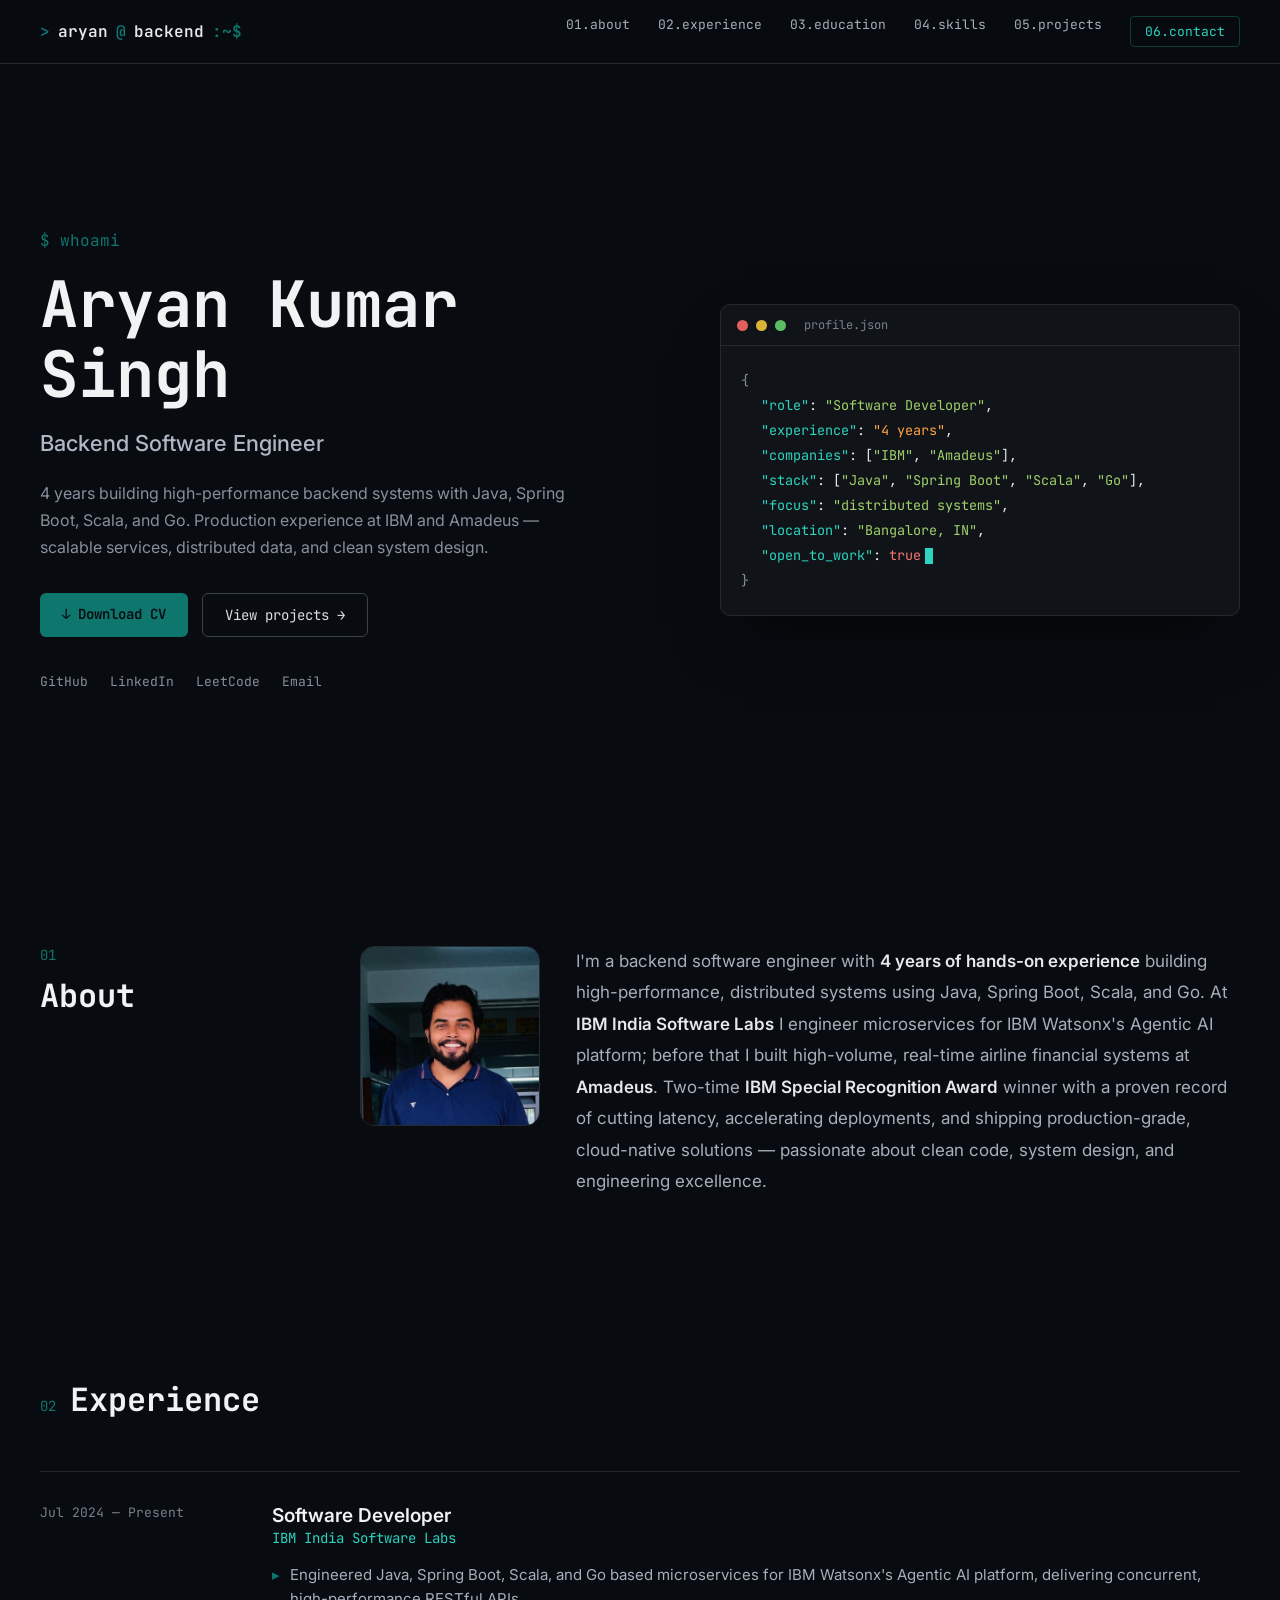
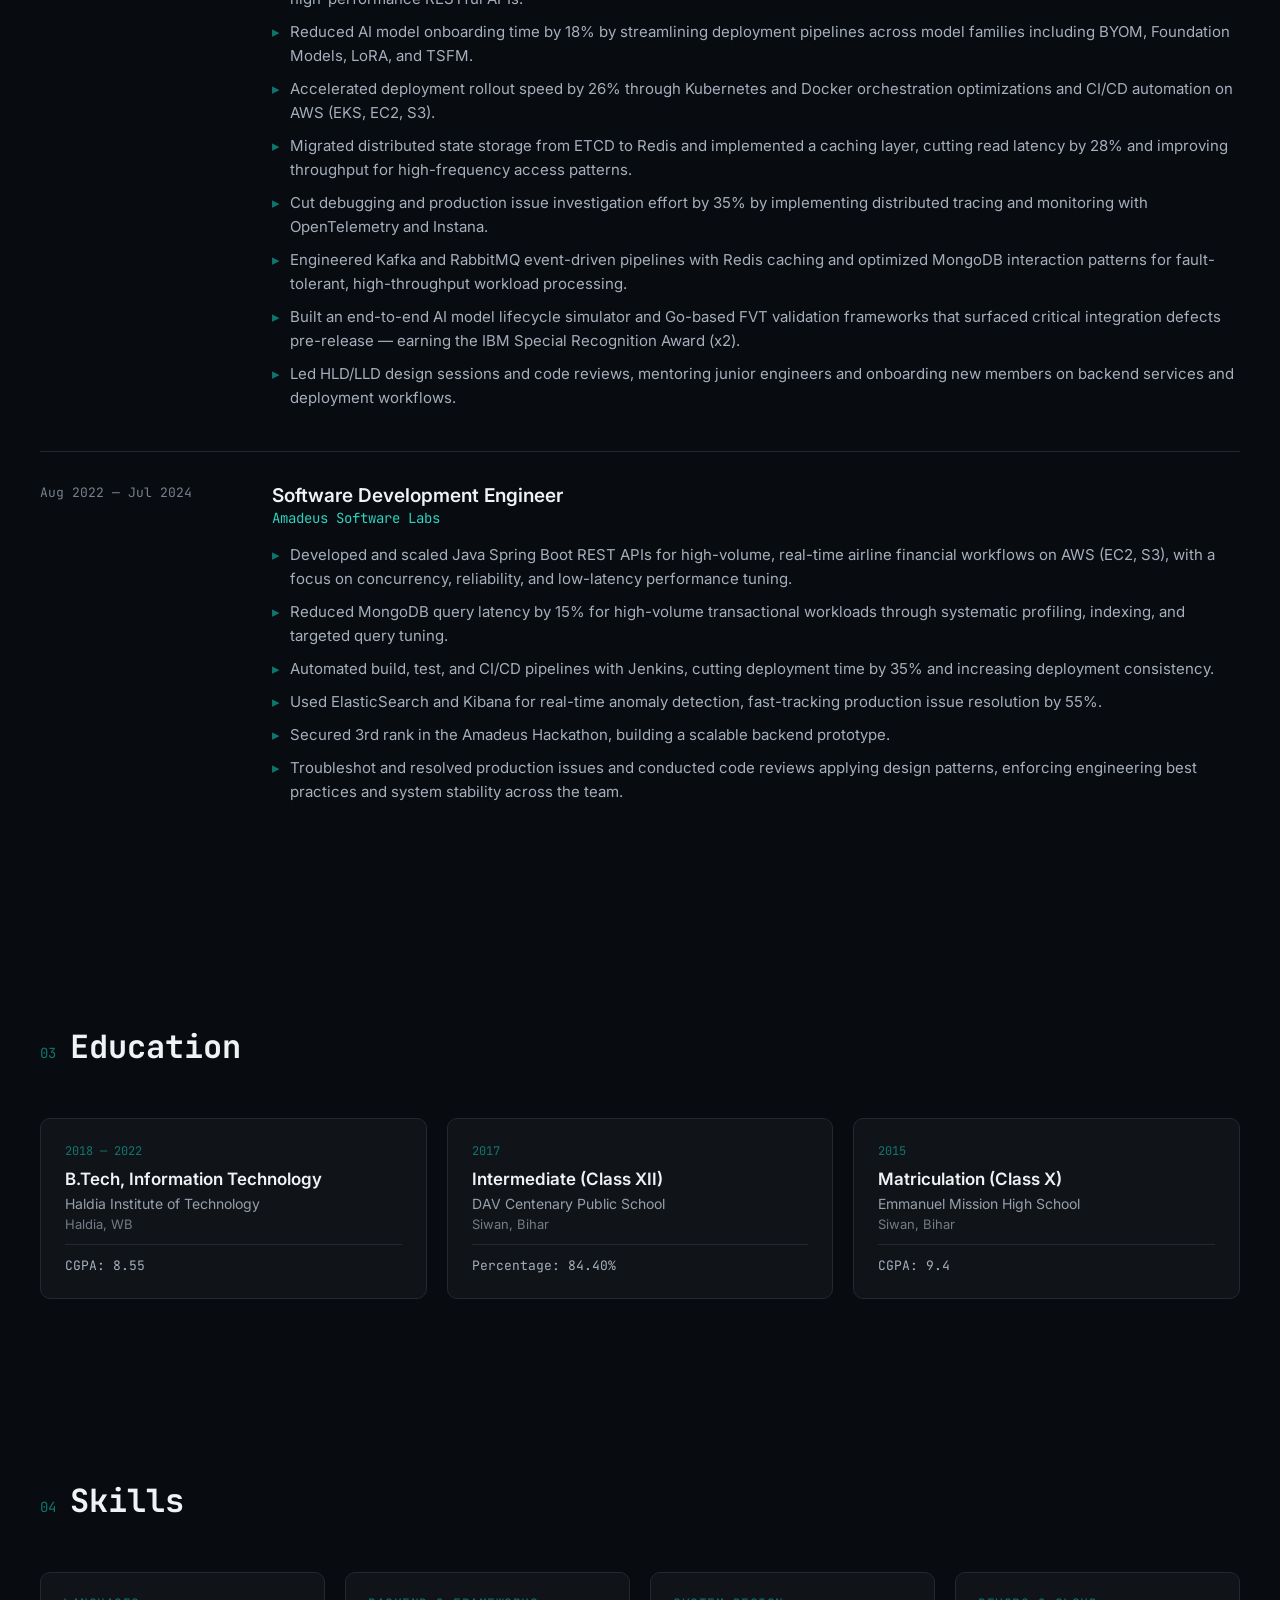
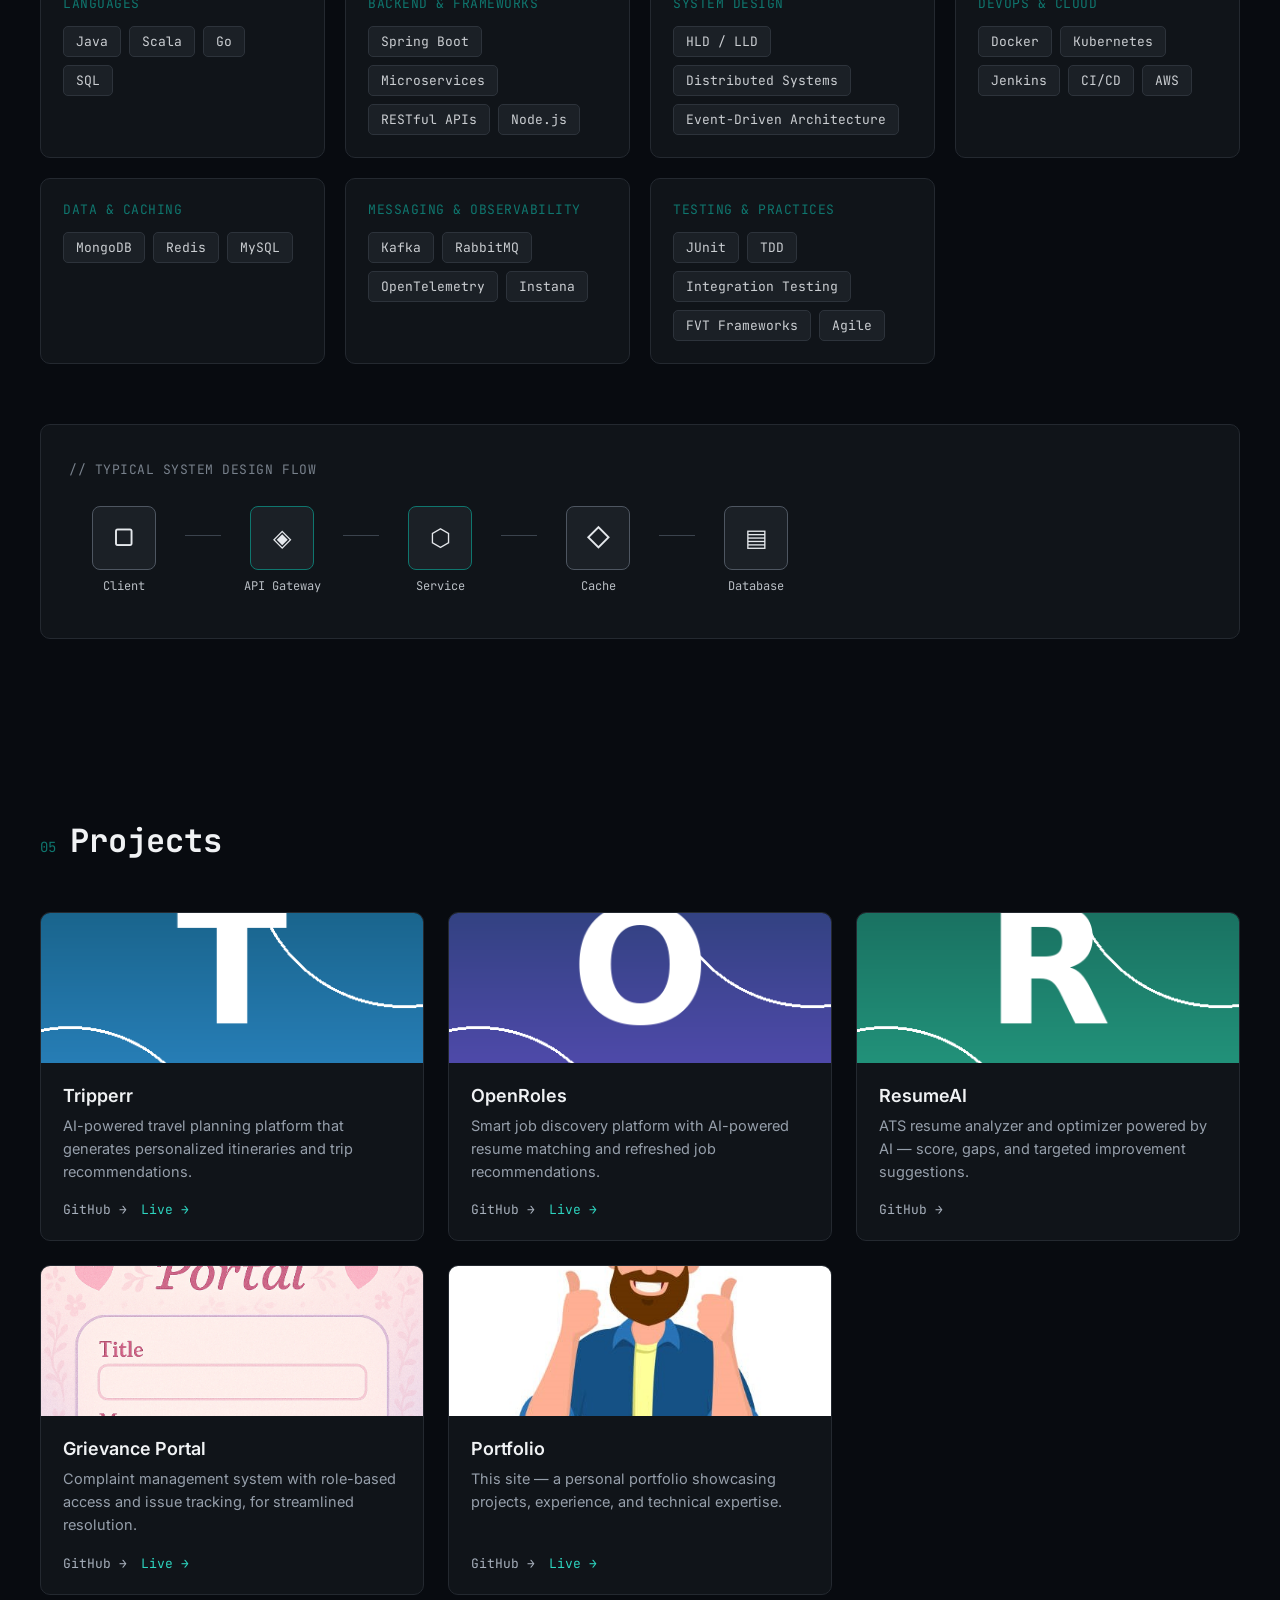
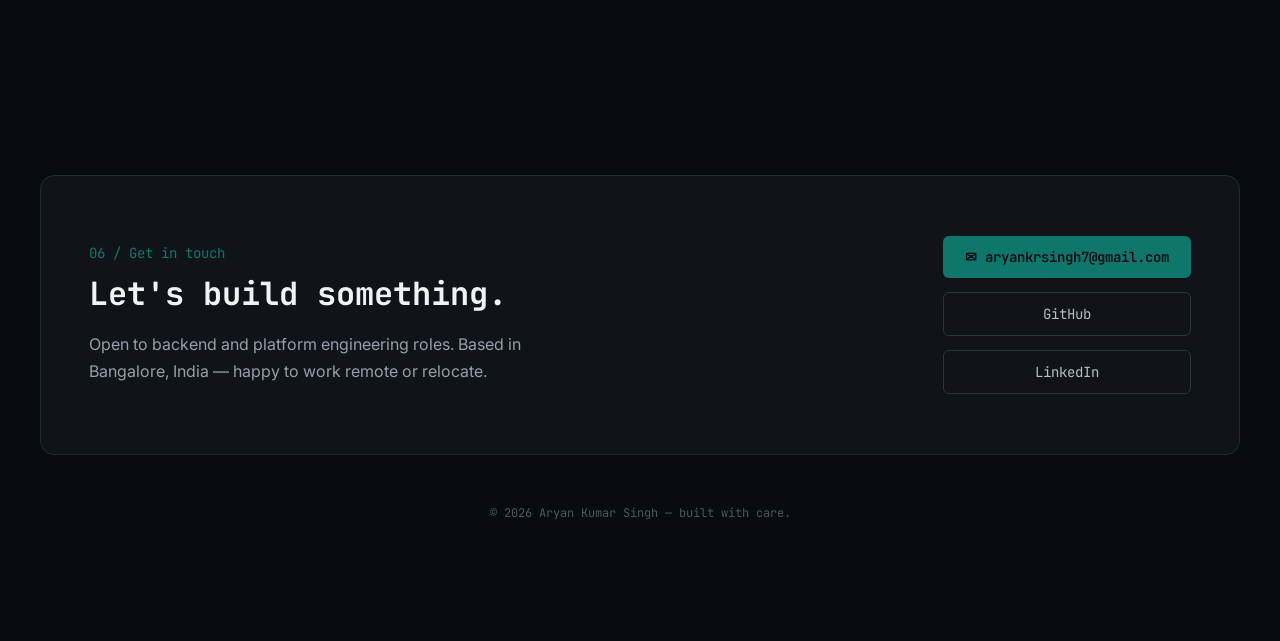
==== commit a02d3f12: "Refactor: clean structure, drop Jekyll to fix Pages deploy - Add .nojekyll and remove _config.yml (s" ====
--- a/docs/index.html
+++ b/docs/index.html
@@ -19,7 +19,7 @@
     <meta property="og:description"
         content="Backend Engineer at IBM ISL (ex-Amadeus) • Java • Go • Spring Boot • Distributed Systems • Building scalable backend & AI-powered products.">
     <meta property="og:url" content="https://fiercearyan.github.io/Portfolio/">
-    <meta property="og:image" content="https://fiercearyan.github.io/Portfolio/images/profile-photo.jpg">
+    <meta property="og:image" content="https://fiercearyan.github.io/Portfolio/assets/img/profile-photo.jpg">
     <meta property="og:site_name" content="Aryan Kumar Singh — Portfolio">
 
     <!-- Twitter Card -->
@@ -27,7 +27,7 @@
     <meta name="twitter:title" content="Aryan Kumar Singh — Backend Software Engineer">
     <meta name="twitter:description"
         content="Backend Engineer at IBM ISL (ex-Amadeus) • Java • Go • Spring Boot • Distributed Systems.">
-    <meta name="twitter:image" content="https://fiercearyan.github.io/Portfolio/images/profile-photo.jpg">
+    <meta name="twitter:image" content="https://fiercearyan.github.io/Portfolio/assets/img/profile-photo.jpg">
 
     <!-- Structured data for recruiters / search engines -->
     <script type="application/ld+json">
@@ -37,7 +37,7 @@
       "name": "Aryan Kumar Singh",
       "alternateName": "Aryan Singh",
       "url": "https://fiercearyan.github.io/Portfolio/",
-      "image": "https://fiercearyan.github.io/Portfolio/images/profile-photo.jpg",
+      "image": "https://fiercearyan.github.io/Portfolio/assets/img/profile-photo.jpg",
       "jobTitle": "Software Developer",
       "worksFor": {
         "@type": "Organization",
@@ -66,7 +66,7 @@
     <link rel="preconnect" href="https://fonts.gstatic.com" crossorigin>
     <link href="https://fonts.googleapis.com/css2?family=JetBrains+Mono:wght@400;500;600;700&family=Inter:wght@400;500;600;700&display=swap"
         rel="stylesheet">
-    <link rel="stylesheet" href="style.css">
+    <link rel="stylesheet" href="assets/css/style.css">
 </head>
 
 <body>
@@ -137,7 +137,7 @@
             <h2 class="section-title">About</h2>
         </div>
         <div class="about-body">
-            <img class="about-photo" src="images/profile-photo.jpg" alt="Aryan Kumar Singh — Backend Software Engineer">
+            <img class="about-photo" src="assets/img/profile-photo.jpg" alt="Aryan Kumar Singh — Backend Software Engineer">
             <p>
                 I'm a backend software engineer with <strong>4 years of hands-on experience</strong> building
                 high-performance, distributed systems using Java, Spring Boot, Scala, and Go. At
@@ -341,7 +341,7 @@
         </div>
         <div class="proj-grid">
             <div class="proj-card">
-                <img class="proj-img" src="images/tripperr.png" alt="Tripperr — AI-powered travel planner">
+                <img class="proj-img" src="assets/img/tripperr.png" alt="Tripperr — AI-powered travel planner">
                 <div class="proj-body">
                     <div class="proj-name">Tripperr</div>
                     <div class="proj-desc">AI-powered travel planning platform that generates personalized itineraries and trip recommendations.</div>
@@ -352,7 +352,7 @@
                 </div>
             </div>
             <div class="proj-card">
-                <img class="proj-img" src="images/openroles.png" alt="OpenRoles — smart job discovery platform">
+                <img class="proj-img" src="assets/img/openroles.png" alt="OpenRoles — smart job discovery platform">
                 <div class="proj-body">
                     <div class="proj-name">OpenRoles</div>
                     <div class="proj-desc">Smart job discovery platform with AI-powered resume matching and refreshed job recommendations.</div>
@@ -363,7 +363,7 @@
                 </div>
             </div>
             <div class="proj-card">
-                <img class="proj-img" src="images/resumeai.png" alt="ResumeAI — ATS resume analyzer">
+                <img class="proj-img" src="assets/img/resumeai.png" alt="ResumeAI — ATS resume analyzer">
                 <div class="proj-body">
                     <div class="proj-name">ResumeAI</div>
                     <div class="proj-desc">ATS resume analyzer and optimizer powered by AI — score, gaps, and targeted improvement suggestions.</div>
@@ -373,7 +373,7 @@
                 </div>
             </div>
             <div class="proj-card">
-                <img class="proj-img" src="images/gp.png" alt="Grievance Portal — complaint management system">
+                <img class="proj-img" src="assets/img/gp.png" alt="Grievance Portal — complaint management system">
                 <div class="proj-body">
                     <div class="proj-name">Grievance Portal</div>
                     <div class="proj-desc">Complaint management system with role-based access and issue tracking, for streamlined resolution.</div>
@@ -384,7 +384,7 @@
                 </div>
             </div>
             <div class="proj-card">
-                <img class="proj-img" src="images/man.jpg" alt="Portfolio website of Aryan Kumar Singh">
+                <img class="proj-img" src="assets/img/man.jpg" alt="Portfolio website of Aryan Kumar Singh">
                 <div class="proj-body">
                     <div class="proj-name">Portfolio</div>
                     <div class="proj-desc">This site — a personal portfolio showcasing projects, experience, and technical expertise.</div>
@@ -415,7 +415,7 @@
         <div class="footer">© 2026 Aryan Kumar Singh — built with care.</div>
     </section>
 
-    <script src="script.js"></script>
+    <script src="assets/js/script.js"></script>
 </body>
 
 </html>
--- a/docs/assets/css/style.css
+++ b/docs/assets/css/style.css
@@ -0,0 +1,260 @@
+/* ============================================================
+   Aryan Kumar Singh — Portfolio
+   Terminal-inspired dark theme (converted from Claude Design)
+   ============================================================ */
+
+:root {
+  --accent: #0f766e;
+  --accent-bright: #2dd4bf;
+  --accent-dim: #0d3d38;
+  --bg: oklch(15% 0.012 255);
+  --bg-card: oklch(19% 0.012 255);
+  --bg-chip: oklch(24% 0.014 255);
+  --border: oklch(28% 0.014 255);
+  --border-light: oklch(32% 0.016 255);
+  --text-hi: oklch(96% 0.004 255);
+  --text: oklch(93% 0.006 255);
+  --text-mid: oklch(75% 0.02 255);
+  --text-low: oklch(65% 0.02 255);
+  --text-dim: oklch(60% 0.02 255);
+  --mono: 'JetBrains Mono', monospace;
+  --sans: 'Inter', sans-serif;
+}
+
+* { box-sizing: border-box; }
+
+html { scroll-behavior: smooth; }
+
+body {
+  margin: 0;
+  background: var(--bg);
+  color: var(--text);
+  font-family: var(--sans);
+  min-height: 100vh;
+}
+
+::selection { background: oklch(70% 0.02 255 / 0.3); color: oklch(97% 0.01 255); }
+
+@keyframes blink { 0%, 49% { opacity: 1; } 50%, 100% { opacity: 0; } }
+@keyframes fadeUp { from { opacity: 0; transform: translateY(14px); } to { opacity: 1; transform: translateY(0); } }
+
+a { color: inherit; }
+
+/* ---------- NAV ---------- */
+.nav {
+  position: sticky; top: 0; z-index: 50;
+  display: flex; align-items: center; justify-content: space-between;
+  padding: 16px 40px;
+  background: oklch(15% 0.012 255 / 0.85);
+  backdrop-filter: blur(10px);
+  border-bottom: 1px solid var(--border);
+  flex-wrap: wrap; gap: 12px;
+}
+.nav-logo {
+  font-family: var(--mono); font-size: 16px; font-weight: 600;
+  color: var(--text); display: flex; align-items: center; gap: 8px;
+}
+.nav-logo span { color: var(--accent); }
+.nav-links { display: flex; gap: 28px; flex-wrap: wrap; font-family: var(--mono); font-size: 13px; }
+.nav-links a { color: var(--text-mid); text-decoration: none; transition: color 0.15s; }
+.nav-links a:hover { color: var(--accent-bright); }
+.nav-links a.nav-cta {
+  color: var(--accent-bright);
+  border: 1px solid var(--accent-dim);
+  padding: 6px 14px; border-radius: 4px;
+  transition: background 0.15s;
+}
+.nav-links a.nav-cta:hover { background: color-mix(in oklch, var(--accent) 15%, transparent); }
+
+/* ---------- LAYOUT ---------- */
+.section { max-width: 1280px; margin: 0 auto; padding: 90px 40px; }
+.section-head { display: flex; align-items: baseline; gap: 14px; margin-bottom: 50px; }
+.section-num { font-family: var(--mono); color: var(--accent); font-size: 14px; }
+.section-title { font-family: var(--mono); font-size: 32px; margin: 0; color: var(--text-hi); }
+
+/* ---------- HERO ---------- */
+.hero {
+  min-height: 88vh; display: flex; align-items: center;
+  padding: 80px 40px; max-width: 1280px; margin: 0 auto;
+  gap: 60px; flex-wrap: wrap;
+}
+.hero-left { flex: 1 1 520px; min-width: 320px; }
+.hero-prompt { font-family: var(--mono); color: var(--accent); font-size: 16px; margin-bottom: 18px; }
+.hero h1 {
+  font-family: var(--mono); font-size: clamp(36px, 5vw, 64px);
+  font-weight: 700; line-height: 1.1; margin: 0 0 20px 0; color: var(--text-hi);
+}
+.hero-role { font-size: 22px; color: oklch(78% 0.02 255); margin-bottom: 24px; font-weight: 500; }
+.hero-blurb { font-size: 16px; line-height: 1.7; color: var(--text-low); max-width: 560px; margin: 0 0 32px 0; }
+.hero-btns { display: flex; gap: 14px; flex-wrap: wrap; }
+.btn-primary {
+  font-family: var(--mono); font-size: 14px;
+  background: var(--accent); color: var(--bg);
+  padding: 12px 22px; border-radius: 6px; text-decoration: none; font-weight: 600;
+  border: none; cursor: pointer; transition: background 0.15s;
+}
+.btn-primary:hover { background: var(--accent-bright); }
+.btn-ghost {
+  font-family: var(--mono); font-size: 14px;
+  border: 1px solid oklch(38% 0.014 255); color: oklch(90% 0.006 255);
+  padding: 12px 22px; border-radius: 6px; text-decoration: none;
+  transition: border-color 0.15s, color 0.15s;
+}
+.btn-ghost:hover { border-color: var(--accent); color: var(--accent-bright); }
+.hero-socials { display: flex; gap: 22px; margin-top: 36px; font-family: var(--mono); font-size: 13px; }
+.hero-socials a { color: var(--text-low); text-decoration: none; transition: color 0.15s; }
+.hero-socials a:hover { color: var(--accent-bright); }
+
+/* terminal card */
+.hero-right { flex: 1 1 420px; min-width: 320px; }
+.term {
+  background: var(--bg-card); border: 1px solid var(--border);
+  border-radius: 10px; overflow: hidden;
+  box-shadow: 0 30px 60px -20px oklch(0% 0 0 / 0.6);
+}
+.term-bar {
+  display: flex; align-items: center; gap: 8px;
+  padding: 12px 16px; border-bottom: 1px solid var(--border);
+}
+.term-dot { width: 11px; height: 11px; border-radius: 50%; }
+.term-dot.r { background: oklch(65% 0.16 25); }
+.term-dot.y { background: oklch(78% 0.14 90); }
+.term-dot.g { background: oklch(72% 0.16 145); }
+.term-file { margin-left: 10px; font-family: var(--mono); font-size: 12px; color: var(--text-dim); }
+.term-body { padding: 22px 20px; font-family: var(--mono); font-size: 13.5px; line-height: 1.85; }
+.term-body .ind { padding-left: 20px; }
+.term-body .pk { color: var(--accent-bright); }
+.term-body .pv { color: oklch(80% 0.14 130); }
+.term-body .pn { color: oklch(80% 0.16 60); }
+.term-body .pb { color: oklch(72% 0.16 25); }
+.term-body .pc { color: var(--text-low); }
+.cursor {
+  display: inline-block; width: 8px; height: 16px;
+  background: var(--accent-bright); margin-left: 4px; vertical-align: middle;
+  animation: blink 1s step-end infinite;
+}
+
+/* ---------- ABOUT ---------- */
+.about-wrap { display: flex; gap: 60px; flex-wrap: wrap; align-items: flex-start; }
+.about-label { flex: 0 0 260px; }
+.about-label .section-num { margin-bottom: 10px; display: block; }
+.about-body { flex: 1 1 560px; display: flex; gap: 36px; flex-wrap: wrap; }
+.about-photo {
+  width: 180px; height: 180px; flex-shrink: 0;
+  border-radius: 14px; object-fit: cover;
+  border: 1px solid var(--border);
+}
+.about-body p { font-size: 17px; line-height: 1.85; color: var(--text-mid); margin: 0; flex: 1 1 320px; min-width: 280px; }
+.about-body strong { color: var(--text); font-weight: 600; }
+
+/* ---------- EXPERIENCE ---------- */
+.job {
+  display: flex; gap: 32px; padding: 32px 0;
+  border-top: 1px solid var(--border); flex-wrap: wrap;
+}
+.job-period { flex: 0 0 200px; font-family: var(--mono); font-size: 13px; color: var(--text-dim); }
+.job-main { flex: 1 1 480px; min-width: 280px; }
+.job-role { font-size: 19px; font-weight: 600; color: var(--text-hi); margin-bottom: 2px; }
+.job-company { font-family: var(--mono); font-size: 14px; color: var(--accent-bright); margin-bottom: 16px; }
+.job-bullet { display: flex; gap: 10px; margin-bottom: 9px; font-size: 15px; line-height: 1.6; color: var(--text-mid); }
+.job-bullet .tick { color: var(--accent); flex-shrink: 0; }
+
+/* ---------- EDUCATION ---------- */
+.edu-grid { display: grid; grid-template-columns: repeat(auto-fit, minmax(260px, 1fr)); gap: 20px; }
+.edu-card { background: var(--bg-card); border: 1px solid var(--border); border-radius: 10px; padding: 24px; }
+.edu-period { font-family: var(--mono); font-size: 12px; color: var(--accent); margin-bottom: 10px; }
+.edu-degree { font-size: 17px; font-weight: 600; color: var(--text-hi); margin-bottom: 6px; }
+.edu-school { font-size: 14px; color: oklch(70% 0.02 255); margin-bottom: 4px; }
+.edu-loc { font-size: 13px; color: oklch(58% 0.02 255); margin-bottom: 12px; }
+.edu-detail {
+  font-family: var(--mono); font-size: 13px; color: var(--text-mid);
+  border-top: 1px solid var(--border); padding-top: 12px;
+}
+
+/* ---------- SKILLS ---------- */
+.skill-grid { display: grid; grid-template-columns: repeat(auto-fit, minmax(260px, 1fr)); gap: 20px; margin-bottom: 60px; }
+.skill-card { background: var(--bg-card); border: 1px solid var(--border); border-radius: 10px; padding: 22px; }
+.skill-name {
+  font-family: var(--mono); font-size: 13px; color: var(--accent);
+  margin-bottom: 14px; text-transform: uppercase; letter-spacing: 0.04em;
+}
+.skill-chips { display: flex; flex-wrap: wrap; gap: 8px; }
+.chip {
+  font-family: var(--mono); font-size: 13px; color: oklch(85% 0.006 255);
+  background: var(--bg-chip); border: 1px solid var(--border-light);
+  padding: 6px 12px; border-radius: 5px;
+}
+
+/* architecture flow */
+.arch { background: var(--bg-card); border: 1px solid var(--border); border-radius: 10px; padding: 36px 28px; }
+.arch-label {
+  font-family: var(--mono); font-size: 13px; color: var(--text-dim);
+  margin-bottom: 28px; text-transform: uppercase; letter-spacing: 0.04em;
+}
+.arch-flow { display: flex; align-items: center; gap: 0; overflow-x: auto; padding-bottom: 8px; }
+.arch-node-wrap { display: flex; align-items: center; flex-shrink: 0; }
+.arch-node { display: flex; flex-direction: column; align-items: center; gap: 8px; min-width: 110px; }
+.arch-icon {
+  width: 64px; height: 64px; border-radius: 8px;
+  background: var(--bg-chip); border: 1.5px solid oklch(45% 0.02 255);
+  display: flex; align-items: center; justify-content: center; font-size: 24px;
+}
+.arch-icon.hot { border-color: var(--accent); }
+.arch-node-label { font-family: var(--mono); font-size: 12px; color: oklch(80% 0.01 255); text-align: center; }
+.arch-line { width: 36px; height: 1.5px; background: oklch(38% 0.02 255); margin: 0 6px 28px 6px; flex-shrink: 0; }
+
+/* ---------- PROJECTS ---------- */
+.proj-grid { display: grid; grid-template-columns: repeat(auto-fit, minmax(300px, 1fr)); gap: 24px; }
+.proj-card {
+  background: var(--bg-card); border: 1px solid var(--border);
+  border-radius: 10px; overflow: hidden; display: flex; flex-direction: column;
+  transition: border-color 0.15s, transform 0.15s;
+}
+.proj-card:hover { border-color: var(--accent-dim); transform: translateY(-3px); }
+.proj-img { height: 150px; width: 100%; object-fit: cover; display: block; background: var(--bg-chip); }
+.proj-body { padding: 22px; display: flex; flex-direction: column; flex: 1; }
+.proj-name { font-size: 18px; font-weight: 600; color: var(--text-hi); margin-bottom: 8px; }
+.proj-desc { font-size: 14.5px; color: oklch(70% 0.02 255); line-height: 1.6; margin-bottom: 18px; flex: 1; }
+.proj-links { display: flex; gap: 14px; font-family: var(--mono); font-size: 13px; }
+.proj-links a { text-decoration: none; transition: color 0.15s; }
+.proj-links a.gh { color: var(--text-mid); }
+.proj-links a.gh:hover { color: var(--accent-bright); }
+.proj-links a.lv { color: var(--accent-bright); }
+.proj-links a.lv:hover { color: oklch(80% 0.14 255); }
+
+/* ---------- CONTACT ---------- */
+.contact-card {
+  background: var(--bg-card); border: 1px solid var(--border);
+  border-radius: 14px; padding: 60px 48px;
+  display: flex; justify-content: space-between; align-items: center;
+  gap: 40px; flex-wrap: wrap;
+}
+.contact-left { flex: 1 1 380px; }
+.contact-kicker { font-family: var(--mono); color: var(--accent); font-size: 14px; margin-bottom: 10px; }
+.contact-title { font-family: var(--mono); font-size: 32px; margin: 0 0 16px 0; color: var(--text-hi); }
+.contact-blurb { font-size: 16px; color: oklch(70% 0.02 255); line-height: 1.7; margin: 0; max-width: 440px; }
+.contact-actions { display: flex; flex-direction: column; gap: 14px; font-family: var(--mono); font-size: 14px; }
+.contact-actions .btn-primary { text-align: left; font-size: 14px; }
+.contact-actions a {
+  color: oklch(80% 0.01 255); text-decoration: none;
+  border: 1px solid var(--border-light); padding: 12px 26px;
+  border-radius: 6px; text-align: center;
+  transition: border-color 0.15s, color 0.15s;
+}
+.contact-actions a:hover { border-color: var(--accent); color: var(--accent-bright); }
+
+.footer {
+  text-align: center; font-family: var(--mono); font-size: 12px;
+  color: oklch(45% 0.014 255); margin-top: 50px;
+}
+
+/* ---------- RESPONSIVE ---------- */
+@media (max-width: 720px) {
+  .nav { padding: 14px 20px; }
+  .nav-links { gap: 16px; }
+  .section, .hero { padding-left: 20px; padding-right: 20px; }
+  .section { padding-top: 60px; padding-bottom: 60px; }
+  .job-period { flex-basis: auto; }
+  .about-label { flex-basis: auto; }
+  .contact-card { padding: 40px 24px; }
+}
